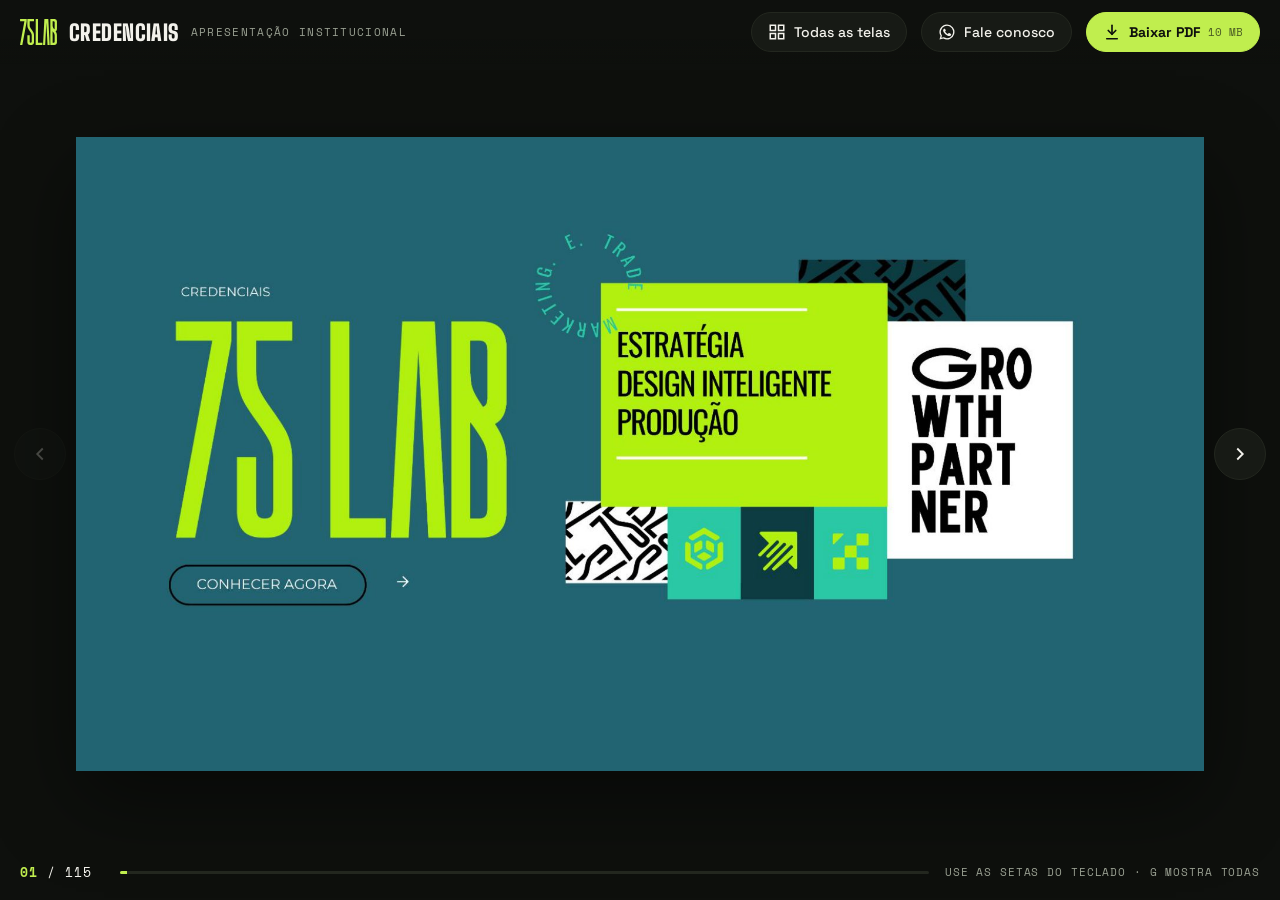
==== index.html @ a9be72d3 "Apresentação institucional da 75 LAB (Credenciais V6) com botão Baixar PDF Co-Authored-By: Claude Op" ====
<!doctype html>
<html lang="pt-BR">
<head>
<meta charset="utf-8">
<meta name="viewport" content="width=device-width,initial-scale=1,viewport-fit=cover">
<title>75 LAB · Apresentação institucional</title>
<meta name="description" content="Credenciais da 75 LAB: quem somos, o Método LAB, o 75 Partners e os projetos que já fizemos.">
<meta property="og:title" content="75 LAB · Apresentação institucional">
<meta property="og:description" content="Ideia boa é a que acontece. Quem somos, como trabalhamos e o que já entregamos.">
<meta property="og:image" content="https://projetos.75lab.com.br/institucional-75lab/telas/001.jpg">
<meta name="theme-color" content="#0e100d">
<link rel="icon" href="assets/75lab-logo-lime.svg">
<link rel="preconnect" href="https://fonts.googleapis.com">
<link rel="preconnect" href="https://fonts.gstatic.com" crossorigin>
<link href="https://fonts.googleapis.com/css2?family=Big+Shoulders+Display:wght@700;900&family=Space+Grotesk:wght@400;500;700&family=Space+Mono:wght@400;700&display=swap" rel="stylesheet">
<style>
:root{--ink:#0e100d;--ink-2:#171a15;--ink-3:#23271f;--paper:#f3f2ec;--lime:#c0ee4e;--muted:#9aa092;--titulo:'Big Shoulders Display',Impact,sans-serif;--texto:'Space Grotesk',system-ui,sans-serif;--mono:'Space Mono',ui-monospace,monospace;--barra:64px}
*{box-sizing:border-box;margin:0;padding:0}
html,body{height:100%;background:var(--ink);color:var(--paper);font-family:var(--texto);-webkit-font-smoothing:antialiased;overflow:hidden}
button,a{font:inherit;color:inherit;cursor:pointer}
a{text-decoration:none}
:focus-visible{outline:2px solid var(--lime);outline-offset:3px}

.topo{position:fixed;inset:0 0 auto 0;height:var(--barra);display:flex;align-items:center;gap:14px;padding:0 20px;z-index:5;background:linear-gradient(var(--ink) 60%,transparent)}
.marca{display:flex;align-items:center;gap:12px;min-width:0;margin-right:auto}
.marca img{height:26px;width:auto;flex:none}
.marca b{font-family:var(--titulo);font-weight:900;font-size:22px;letter-spacing:.02em;text-transform:uppercase;white-space:nowrap}
.marca span{font-family:var(--mono);font-size:11px;letter-spacing:.12em;text-transform:uppercase;color:var(--muted);white-space:nowrap;overflow:hidden;text-overflow:ellipsis}
.botao{display:inline-flex;align-items:center;gap:8px;height:40px;padding:0 16px;border:1px solid var(--ink-3);background:var(--ink-2);border-radius:999px;font-size:14px;font-weight:500;white-space:nowrap;transition:background .15s,border-color .15s,transform .15s}
.botao:hover{border-color:var(--muted)}
.botao:active{transform:translateY(1px)}
.botao svg{width:18px;height:18px;flex:none}
.botao.cheio{background:var(--lime);border-color:var(--lime);color:var(--ink);font-weight:700}
.botao.cheio:hover{background:#d2f77a;border-color:#d2f77a}
.botao small{font-family:var(--mono);font-size:11px;opacity:.65;font-weight:400}

.palco{position:fixed;inset:var(--barra) 0 56px 0;display:flex;align-items:center;justify-content:center;padding:0 76px}
.tela{position:relative;width:min(100%,calc((100vh - var(--barra) - 72px) * var(--ratio)));aspect-ratio:var(--ratio);background:var(--ink-2);box-shadow:0 30px 80px rgba(0,0,0,.45);overflow:hidden;touch-action:pan-y}
.tela img{position:absolute;inset:0;width:100%;height:100%;object-fit:contain;transition:opacity .25s ease}
.tela img.saindo{opacity:0}
.seta{position:absolute;top:50%;translate:0 -50%;width:52px;height:52px;border-radius:50%;border:1px solid var(--ink-3);background:var(--ink-2);display:grid;place-items:center;transition:background .15s,opacity .15s}
.seta:hover{background:var(--ink-3)}
.seta[aria-disabled=true]{opacity:.25;pointer-events:none}
.seta svg{width:22px;height:22px}
.seta.ant{left:14px}.seta.prox{right:14px}

.rodape{position:fixed;inset:auto 0 0 0;height:56px;display:flex;align-items:center;gap:16px;padding:0 20px;z-index:5}
.contador{font-family:var(--mono);font-size:13px;letter-spacing:.08em;min-width:84px}
.contador b{color:var(--lime);font-weight:700}
.trilho{flex:1;height:3px;background:var(--ink-3);border-radius:2px;overflow:hidden;cursor:pointer;position:relative}
.trilho i{position:absolute;inset:0 auto 0 0;background:var(--lime);transition:width .25s ease}
.dica{font-family:var(--mono);font-size:11px;letter-spacing:.08em;color:var(--muted);text-transform:uppercase}

.grade{position:fixed;inset:0;z-index:10;background:rgba(14,16,13,.97);overflow-y:auto;padding:84px 20px 40px;display:none}
.grade.aberta{display:block}
.grade header{position:fixed;inset:0 0 auto 0;height:var(--barra);display:flex;align-items:center;justify-content:space-between;padding:0 20px;background:var(--ink);z-index:1}
.grade header b{font-family:var(--titulo);font-weight:900;font-size:22px;text-transform:uppercase}
.miniaturas{display:grid;grid-template-columns:repeat(auto-fill,minmax(220px,1fr));gap:14px;max-width:1500px;margin:0 auto}
.miniaturas button{display:block;border:1px solid var(--ink-3);background:var(--ink-2);padding:0;position:relative;aspect-ratio:var(--ratio);overflow:hidden;transition:border-color .15s,transform .15s}
.miniaturas button:hover{border-color:var(--lime);transform:translateY(-2px)}
.miniaturas button.atual{border-color:var(--lime);box-shadow:0 0 0 2px var(--lime)}
.miniaturas img{width:100%;height:100%;object-fit:cover;display:block}
.miniaturas span{position:absolute;left:8px;bottom:8px;font-family:var(--mono);font-size:11px;background:var(--ink);padding:2px 6px}

.so-largo{display:inline-flex}
@media (max-width:900px){
  :root{--barra:58px}
  .marca span,.so-largo,.dica{display:none}
  .botao{height:38px;padding:0 13px}
  .botao .rot{display:none}
  .botao.cheio .rot{display:inline}
  .palco{padding:0 12px;inset:var(--barra) 0 76px 0}
  .tela{width:100%}
  .seta{top:auto;bottom:-64px;translate:none;width:44px;height:44px}
  .seta.ant{left:calc(50% - 56px)}.seta.prox{right:calc(50% - 56px)}
  .rodape{height:20px;bottom:6px}
  .contador{display:none}
  .miniaturas{grid-template-columns:repeat(2,1fr);gap:10px}
}
@media (max-width:420px){.marca b{font-size:19px}}
@media print{.topo,.rodape,.seta{display:none}}
</style>
</head>
<body>
<header class="topo">
  <a class="marca" href="https://75lab.com.br" target="_blank" rel="noopener" aria-label="Site da 75 LAB">
    <img src="assets/75lab-logo-lime.svg" alt="75 LAB">
    <b>Credenciais</b>
    <span>Apresentação institucional</span>
  </a>
  <button class="botao so-largo" id="abrirGrade" type="button" title="Ver todas as telas (G)">
    <svg viewBox="0 0 24 24" fill="none" stroke="currentColor" stroke-width="2"><rect x="3" y="3" width="7" height="7"/><rect x="14" y="3" width="7" height="7"/><rect x="3" y="14" width="7" height="7"/><rect x="14" y="14" width="7" height="7"/></svg>
    <span class="rot">Todas as telas</span>
  </button>
  <a class="botao" href="https://wa.me/5511986765634?text=Ol%C3%A1%2C%20vi%20a%20apresenta%C3%A7%C3%A3o%20institucional%20da%2075%20LAB%20e%20quero%20conversar." target="_blank" rel="noopener" title="Fale conosco no WhatsApp">
    <svg viewBox="0 0 24 24" fill="currentColor"><path d="M12 2a10 10 0 0 0-8.6 15.1L2 22l5-1.3A10 10 0 1 0 12 2Zm0 18.2a8.2 8.2 0 0 1-4.2-1.1l-.3-.2-3 .8.8-2.9-.2-.3A8.2 8.2 0 1 1 12 20.2Zm4.5-6.1c-.2-.1-1.5-.7-1.7-.8s-.4-.1-.6.1-.7.8-.8 1-.3.2-.5.1a6.7 6.7 0 0 1-3.3-2.9c-.3-.4.2-.4.7-1.4.1-.2 0-.3 0-.4l-.8-1.8c-.2-.5-.4-.4-.6-.4h-.5a1 1 0 0 0-.7.3 3 3 0 0 0-.9 2.2 5.2 5.2 0 0 0 1.1 2.7 11.8 11.8 0 0 0 4.5 4c1.7.7 2.3.8 3.2.6a2.7 2.7 0 0 0 1.8-1.2 2.2 2.2 0 0 0 .1-1.3c0-.1-.2-.2-.5-.3Z"/></svg>
    <span class="rot">Fale conosco</span>
  </a>
  <a class="botao cheio" id="baixarPdf" href="Credenciais-75LAB.pdf" download="Credenciais 75 LAB.pdf" title="Baixar a apresentação em PDF">
    <svg viewBox="0 0 24 24" fill="none" stroke="currentColor" stroke-width="2.2" stroke-linecap="round" stroke-linejoin="round"><path d="M12 3v12"/><path d="m7 10 5 5 5-5"/><path d="M5 21h14"/></svg>
    <span class="rot">Baixar PDF</span> <small class="so-largo">10 MB</small>
  </a>
</header>

<main class="palco">
  <div class="tela" id="tela" aria-live="polite">
    <img id="img" alt="">
  </div>
  <button class="seta ant" id="ant" type="button" aria-label="Tela anterior"><svg viewBox="0 0 24 24" fill="none" stroke="currentColor" stroke-width="2"><path d="m15 18-6-6 6-6"/></svg></button>
  <button class="seta prox" id="prox" type="button" aria-label="Próxima tela"><svg viewBox="0 0 24 24" fill="none" stroke="currentColor" stroke-width="2"><path d="m9 18 6-6-6-6"/></svg></button>
</main>

<footer class="rodape">
  <span class="contador" id="contador"></span>
  <div class="trilho" id="trilho" title="Ir para um ponto da apresentação"><i id="progresso"></i></div>
  <span class="dica">Use as setas do teclado · G mostra todas</span>
</footer>

<section class="grade" id="grade" aria-label="Todas as telas">
  <header><b>Todas as telas</b><button class="botao" id="fecharGrade" type="button">Fechar</button></header>
  <div class="miniaturas" id="miniaturas"></div>
</section>

<script>
(() => {
  const N = 115;
  document.documentElement.style.setProperty('--ratio', '1.7778');
  const num = (i) => String(i).padStart(3, '0');
  const src = (i) => `telas/${num(i)}.jpg?v=202610291801`;
  const mini = (i) => `telas/m/${num(i)}.jpg?v=202610291801`;
  const img = document.getElementById('img');
  const ant = document.getElementById('ant'), prox = document.getElementById('prox');
  const contador = document.getElementById('contador'), progresso = document.getElementById('progresso');
  const grade = document.getElementById('grade'), miniaturas = document.getElementById('miniaturas');
  const cache = {};
  const carregar = (i) => { if (i >= 1 && i <= N && !cache[i]) { cache[i] = new Image(); cache[i].src = src(i); } };
  let atual = 0;

  function ir(i, empurrar = true) {
    i = Math.max(1, Math.min(N, i | 0 || 1));
    if (i === atual) return;
    atual = i;
    carregar(i);
    const novo = cache[i];
    const trocar = () => { img.src = novo.src; img.alt = `Tela ${i} de ${N}`; img.classList.remove('saindo'); };
    img.classList.add('saindo');
    if (novo.complete) setTimeout(trocar, 120); else novo.onload = novo.onerror = trocar;
    contador.innerHTML = `<b>${num(i).slice(1)}</b> / ${N}`;
    progresso.style.width = `${(i / N) * 100}%`;
    ant.setAttribute('aria-disabled', i === 1); prox.setAttribute('aria-disabled', i === N);
    [i + 1, i + 2, i + 3, i - 1].forEach(carregar);
    if (empurrar) history.replaceState(null, '', `#${i}`);
    miniaturas.querySelector('.atual')?.classList.remove('atual');
    miniaturas.children[i - 1]?.classList.add('atual');
  }

  for (let i = 1; i <= N; i++) {
    const b = document.createElement('button');
    b.type = 'button';
    b.innerHTML = `<img loading="lazy" src="${mini(i)}" alt="Tela ${i}"><span>${i}</span>`;
    b.onclick = () => { ir(i); fechar(); };
    miniaturas.appendChild(b);
  }
  const abrir = () => { grade.classList.add('aberta'); miniaturas.children[atual - 1]?.scrollIntoView({ block: 'center' }); };
  const fechar = () => grade.classList.remove('aberta');
  document.getElementById('abrirGrade').onclick = abrir;
  document.getElementById('fecharGrade').onclick = fechar;

  ant.onclick = () => ir(atual - 1);
  prox.onclick = () => ir(atual + 1);
  document.getElementById('tela').addEventListener('click', (e) => {
    const r = e.currentTarget.getBoundingClientRect();
    ir(e.clientX - r.left < r.width * 0.3 ? atual - 1 : atual + 1);
  });
  document.getElementById('trilho').addEventListener('click', (e) => {
    const r = e.currentTarget.getBoundingClientRect();
    ir(Math.ceil(((e.clientX - r.left) / r.width) * N));
  });
  addEventListener('keydown', (e) => {
    if (e.metaKey || e.ctrlKey || e.altKey) return;
    if (['ArrowRight', 'PageDown', ' '].includes(e.key)) { e.preventDefault(); ir(atual + 1); }
    else if (['ArrowLeft', 'PageUp'].includes(e.key)) { e.preventDefault(); ir(atual - 1); }
    else if (e.key === 'Home') ir(1);
    else if (e.key === 'End') ir(N);
    else if (e.key === 'g' || e.key === 'G') grade.classList.contains('aberta') ? fechar() : abrir();
    else if (e.key === 'Escape') fechar();
  });
  let x0 = null;
  addEventListener('touchstart', (e) => { x0 = e.touches[0].clientX; }, { passive: true });
  addEventListener('touchend', (e) => {
    if (x0 === null || grade.classList.contains('aberta')) return;
    const dx = e.changedTouches[0].clientX - x0; x0 = null;
    if (Math.abs(dx) > 45) ir(dx < 0 ? atual + 1 : atual - 1);
  });
  addEventListener('hashchange', () => ir(parseInt(location.hash.slice(1)), false));
  ir(parseInt(location.hash.slice(1)) || 1, false);
})();
</script>
</body>
</html>
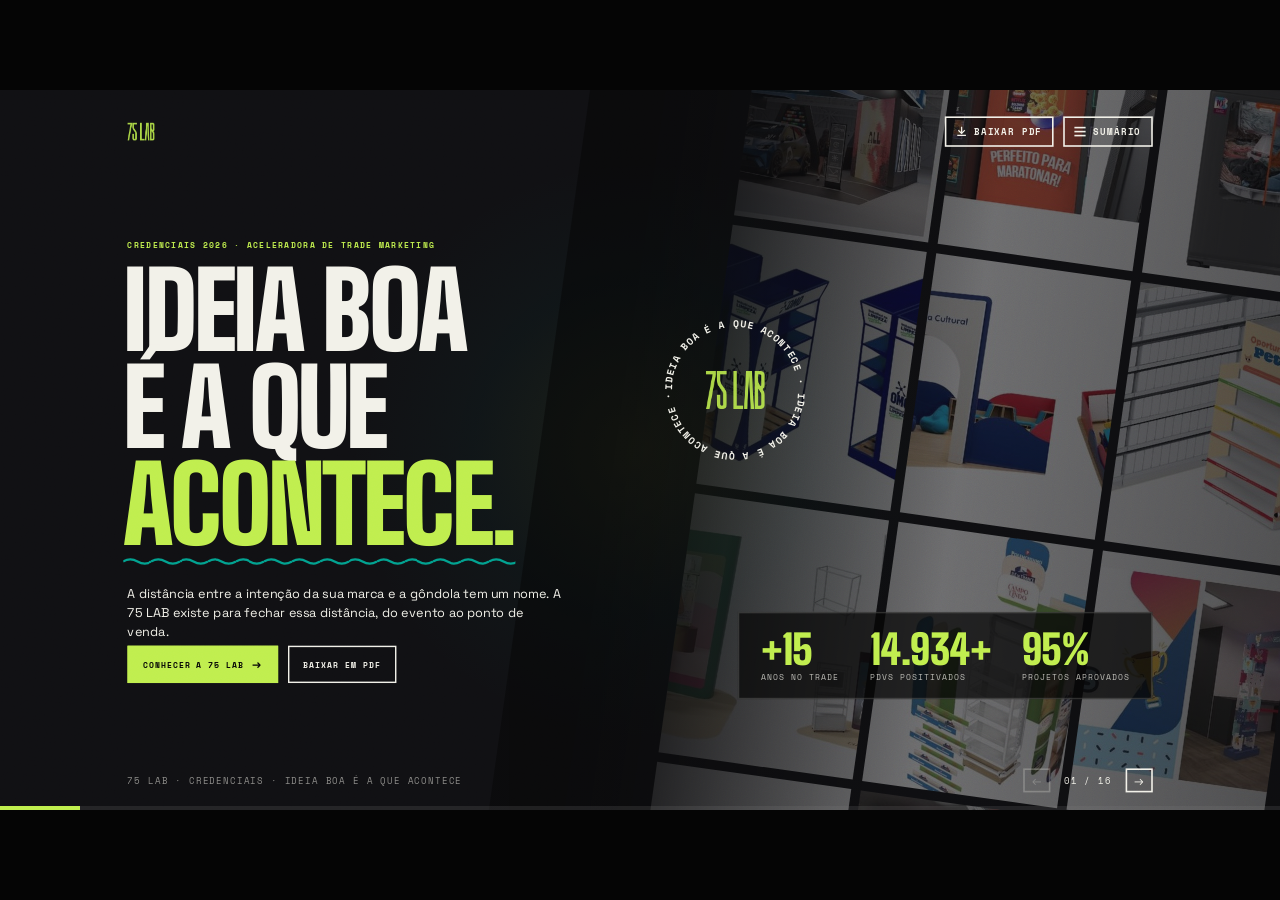
==== commit c7fe323c: "Credenciais novas da 75 LAB no visual do site (16 telas, PDF com capa de link); V6 movida para /v6 C" ====
--- a/index.html
+++ b/index.html
@@ -2,199 +2,473 @@
 <html lang="pt-BR">
 <head>
 <meta charset="utf-8">
-<meta name="viewport" content="width=device-width,initial-scale=1,viewport-fit=cover">
-<title>75 LAB · Apresentação institucional</title>
-<meta name="description" content="Credenciais da 75 LAB: quem somos, o Método LAB, o 75 Partners e os projetos que já fizemos.">
-<meta property="og:title" content="75 LAB · Apresentação institucional">
-<meta property="og:description" content="Ideia boa é a que acontece. Quem somos, como trabalhamos e o que já entregamos.">
-<meta property="og:image" content="https://projetos.75lab.com.br/institucional-75lab/telas/001.jpg">
-<meta name="theme-color" content="#0e100d">
-<link rel="icon" href="assets/75lab-logo-lime.svg">
+<meta name="viewport" content="width=device-width, initial-scale=1">
+<meta id="versaoDeck" content="20261029182047">
+<title>75 LAB · Credenciais</title>
+<meta name="description" content="Credenciais da 75 LAB, aceleradora de trade marketing: quem somos, o hub de soluções, o Método 75, números, clientes e cases.">
+<meta property="og:title" content="75 LAB · Credenciais">
+<meta property="og:description" content="Ideia boa é a que acontece. Quem somos, o que plugamos e a prova na gôndola.">
+<meta property="og:image" content="https://projetos.75lab.com.br/institucional-75lab/assets/og.jpg">
+<link rel="icon" href="assets/75lab-lime.png">
 <link rel="preconnect" href="https://fonts.googleapis.com">
 <link rel="preconnect" href="https://fonts.gstatic.com" crossorigin>
-<link href="https://fonts.googleapis.com/css2?family=Big+Shoulders+Display:wght@700;900&family=Space+Grotesk:wght@400;500;700&family=Space+Mono:wght@400;700&display=swap" rel="stylesheet">
-<style>
-:root{--ink:#0e100d;--ink-2:#171a15;--ink-3:#23271f;--paper:#f3f2ec;--lime:#c0ee4e;--muted:#9aa092;--titulo:'Big Shoulders Display',Impact,sans-serif;--texto:'Space Grotesk',system-ui,sans-serif;--mono:'Space Mono',ui-monospace,monospace;--barra:64px}
-*{box-sizing:border-box;margin:0;padding:0}
-html,body{height:100%;background:var(--ink);color:var(--paper);font-family:var(--texto);-webkit-font-smoothing:antialiased;overflow:hidden}
-button,a{font:inherit;color:inherit;cursor:pointer}
-a{text-decoration:none}
-:focus-visible{outline:2px solid var(--lime);outline-offset:3px}
-
-.topo{position:fixed;inset:0 0 auto 0;height:var(--barra);display:flex;align-items:center;gap:14px;padding:0 20px;z-index:5;background:linear-gradient(var(--ink) 60%,transparent)}
-.marca{display:flex;align-items:center;gap:12px;min-width:0;margin-right:auto}
-.marca img{height:26px;width:auto;flex:none}
-.marca b{font-family:var(--titulo);font-weight:900;font-size:22px;letter-spacing:.02em;text-transform:uppercase;white-space:nowrap}
-.marca span{font-family:var(--mono);font-size:11px;letter-spacing:.12em;text-transform:uppercase;color:var(--muted);white-space:nowrap;overflow:hidden;text-overflow:ellipsis}
-.botao{display:inline-flex;align-items:center;gap:8px;height:40px;padding:0 16px;border:1px solid var(--ink-3);background:var(--ink-2);border-radius:999px;font-size:14px;font-weight:500;white-space:nowrap;transition:background .15s,border-color .15s,transform .15s}
-.botao:hover{border-color:var(--muted)}
-.botao:active{transform:translateY(1px)}
-.botao svg{width:18px;height:18px;flex:none}
-.botao.cheio{background:var(--lime);border-color:var(--lime);color:var(--ink);font-weight:700}
-.botao.cheio:hover{background:#d2f77a;border-color:#d2f77a}
-.botao small{font-family:var(--mono);font-size:11px;opacity:.65;font-weight:400}
-
-.palco{position:fixed;inset:var(--barra) 0 56px 0;display:flex;align-items:center;justify-content:center;padding:0 76px}
-.tela{position:relative;width:min(100%,calc((100vh - var(--barra) - 72px) * var(--ratio)));aspect-ratio:var(--ratio);background:var(--ink-2);box-shadow:0 30px 80px rgba(0,0,0,.45);overflow:hidden;touch-action:pan-y}
-.tela img{position:absolute;inset:0;width:100%;height:100%;object-fit:contain;transition:opacity .25s ease}
-.tela img.saindo{opacity:0}
-.seta{position:absolute;top:50%;translate:0 -50%;width:52px;height:52px;border-radius:50%;border:1px solid var(--ink-3);background:var(--ink-2);display:grid;place-items:center;transition:background .15s,opacity .15s}
-.seta:hover{background:var(--ink-3)}
-.seta[aria-disabled=true]{opacity:.25;pointer-events:none}
-.seta svg{width:22px;height:22px}
-.seta.ant{left:14px}.seta.prox{right:14px}
-
-.rodape{position:fixed;inset:auto 0 0 0;height:56px;display:flex;align-items:center;gap:16px;padding:0 20px;z-index:5}
-.contador{font-family:var(--mono);font-size:13px;letter-spacing:.08em;min-width:84px}
-.contador b{color:var(--lime);font-weight:700}
-.trilho{flex:1;height:3px;background:var(--ink-3);border-radius:2px;overflow:hidden;cursor:pointer;position:relative}
-.trilho i{position:absolute;inset:0 auto 0 0;background:var(--lime);transition:width .25s ease}
-.dica{font-family:var(--mono);font-size:11px;letter-spacing:.08em;color:var(--muted);text-transform:uppercase}
-
-.grade{position:fixed;inset:0;z-index:10;background:rgba(14,16,13,.97);overflow-y:auto;padding:84px 20px 40px;display:none}
-.grade.aberta{display:block}
-.grade header{position:fixed;inset:0 0 auto 0;height:var(--barra);display:flex;align-items:center;justify-content:space-between;padding:0 20px;background:var(--ink);z-index:1}
-.grade header b{font-family:var(--titulo);font-weight:900;font-size:22px;text-transform:uppercase}
-.miniaturas{display:grid;grid-template-columns:repeat(auto-fill,minmax(220px,1fr));gap:14px;max-width:1500px;margin:0 auto}
-.miniaturas button{display:block;border:1px solid var(--ink-3);background:var(--ink-2);padding:0;position:relative;aspect-ratio:var(--ratio);overflow:hidden;transition:border-color .15s,transform .15s}
-.miniaturas button:hover{border-color:var(--lime);transform:translateY(-2px)}
-.miniaturas button.atual{border-color:var(--lime);box-shadow:0 0 0 2px var(--lime)}
-.miniaturas img{width:100%;height:100%;object-fit:cover;display:block}
-.miniaturas span{position:absolute;left:8px;bottom:8px;font-family:var(--mono);font-size:11px;background:var(--ink);padding:2px 6px}
-
-.so-largo{display:inline-flex}
-@media (max-width:900px){
-  :root{--barra:58px}
-  .marca span,.so-largo,.dica{display:none}
-  .botao{height:38px;padding:0 13px}
-  .botao .rot{display:none}
-  .botao.cheio .rot{display:inline}
-  .palco{padding:0 12px;inset:var(--barra) 0 76px 0}
-  .tela{width:100%}
-  .seta{top:auto;bottom:-64px;translate:none;width:44px;height:44px}
-  .seta.ant{left:calc(50% - 56px)}.seta.prox{right:calc(50% - 56px)}
-  .rodape{height:20px;bottom:6px}
-  .contador{display:none}
-  .miniaturas{grid-template-columns:repeat(2,1fr);gap:10px}
-}
-@media (max-width:420px){.marca b{font-size:19px}}
-@media print{.topo,.rodape,.seta{display:none}}
-</style>
+<link href="https://fonts.googleapis.com/css2?family=Big+Shoulders+Display:wght@700;900&family=Space+Grotesk:wght@400;500;600;700&family=Space+Mono:wght@400;700&display=swap" rel="stylesheet">
+<link rel="stylesheet" href="assets/deck.css?v=20261029182047">
+<script>
+// o GitHub Pages guarda o HTML por 10 min: se já existe versão nova, recarrega com ela
+fetch('versao.txt?t='+Date.now(),{cache:'no-store'}).then(r=>r.ok?r.text():'').then(v=>{v=v.trim();if(v&&v!==document.getElementById('versaoDeck').content&&!location.search.includes('v='+v)){const u=new URL(location.href);u.searchParams.set('v',v);location.replace(u);}}).catch(()=>{});
+</script>
 </head>
 <body>
-<header class="topo">
-  <a class="marca" href="https://75lab.com.br" target="_blank" rel="noopener" aria-label="Site da 75 LAB">
-    <img src="assets/75lab-logo-lime.svg" alt="75 LAB">
-    <b>Credenciais</b>
-    <span>Apresentação institucional</span>
-  </a>
-  <button class="botao so-largo" id="abrirGrade" type="button" title="Ver todas as telas (G)">
-    <svg viewBox="0 0 24 24" fill="none" stroke="currentColor" stroke-width="2"><rect x="3" y="3" width="7" height="7"/><rect x="14" y="3" width="7" height="7"/><rect x="3" y="14" width="7" height="7"/><rect x="14" y="14" width="7" height="7"/></svg>
-    <span class="rot">Todas as telas</span>
-  </button>
-  <a class="botao" href="https://wa.me/5511986765634?text=Ol%C3%A1%2C%20vi%20a%20apresenta%C3%A7%C3%A3o%20institucional%20da%2075%20LAB%20e%20quero%20conversar." target="_blank" rel="noopener" title="Fale conosco no WhatsApp">
-    <svg viewBox="0 0 24 24" fill="currentColor"><path d="M12 2a10 10 0 0 0-8.6 15.1L2 22l5-1.3A10 10 0 1 0 12 2Zm0 18.2a8.2 8.2 0 0 1-4.2-1.1l-.3-.2-3 .8.8-2.9-.2-.3A8.2 8.2 0 1 1 12 20.2Zm4.5-6.1c-.2-.1-1.5-.7-1.7-.8s-.4-.1-.6.1-.7.8-.8 1-.3.2-.5.1a6.7 6.7 0 0 1-3.3-2.9c-.3-.4.2-.4.7-1.4.1-.2 0-.3 0-.4l-.8-1.8c-.2-.5-.4-.4-.6-.4h-.5a1 1 0 0 0-.7.3 3 3 0 0 0-.9 2.2 5.2 5.2 0 0 0 1.1 2.7 11.8 11.8 0 0 0 4.5 4c1.7.7 2.3.8 3.2.6a2.7 2.7 0 0 0 1.8-1.2 2.2 2.2 0 0 0 .1-1.3c0-.1-.2-.2-.5-.3Z"/></svg>
-    <span class="rot">Fale conosco</span>
-  </a>
-  <a class="botao cheio" id="baixarPdf" href="Credenciais-75LAB.pdf" download="Credenciais 75 LAB.pdf" title="Baixar a apresentação em PDF">
-    <svg viewBox="0 0 24 24" fill="none" stroke="currentColor" stroke-width="2.2" stroke-linecap="round" stroke-linejoin="round"><path d="M12 3v12"/><path d="m7 10 5 5 5-5"/><path d="M5 21h14"/></svg>
-    <span class="rot">Baixar PDF</span> <small class="so-largo">10 MB</small>
-  </a>
-</header>
-
-<main class="palco">
-  <div class="tela" id="tela" aria-live="polite">
-    <img id="img" alt="">
-  </div>
-  <button class="seta ant" id="ant" type="button" aria-label="Tela anterior"><svg viewBox="0 0 24 24" fill="none" stroke="currentColor" stroke-width="2"><path d="m15 18-6-6 6-6"/></svg></button>
-  <button class="seta prox" id="prox" type="button" aria-label="Próxima tela"><svg viewBox="0 0 24 24" fill="none" stroke="currentColor" stroke-width="2"><path d="m9 18 6-6-6-6"/></svg></button>
-</main>
-
-<footer class="rodape">
-  <span class="contador" id="contador"></span>
-  <div class="trilho" id="trilho" title="Ir para um ponto da apresentação"><i id="progresso"></i></div>
-  <span class="dica">Use as setas do teclado · G mostra todas</span>
-</footer>
-
-<section class="grade" id="grade" aria-label="Todas as telas">
-  <header><b>Todas as telas</b><button class="botao" id="fecharGrade" type="button">Fechar</button></header>
-  <div class="miniaturas" id="miniaturas"></div>
-</section>
-
-<script>
-(() => {
-  const N = 115;
-  document.documentElement.style.setProperty('--ratio', '1.7778');
-  const num = (i) => String(i).padStart(3, '0');
-  const src = (i) => `telas/${num(i)}.jpg?v=202610291801`;
-  const mini = (i) => `telas/m/${num(i)}.jpg?v=202610291801`;
-  const img = document.getElementById('img');
-  const ant = document.getElementById('ant'), prox = document.getElementById('prox');
-  const contador = document.getElementById('contador'), progresso = document.getElementById('progresso');
-  const grade = document.getElementById('grade'), miniaturas = document.getElementById('miniaturas');
-  const cache = {};
-  const carregar = (i) => { if (i >= 1 && i <= N && !cache[i]) { cache[i] = new Image(); cache[i].src = src(i); } };
-  let atual = 0;
-
-  function ir(i, empurrar = true) {
-    i = Math.max(1, Math.min(N, i | 0 || 1));
-    if (i === atual) return;
-    atual = i;
-    carregar(i);
-    const novo = cache[i];
-    const trocar = () => { img.src = novo.src; img.alt = `Tela ${i} de ${N}`; img.classList.remove('saindo'); };
-    img.classList.add('saindo');
-    if (novo.complete) setTimeout(trocar, 120); else novo.onload = novo.onerror = trocar;
-    contador.innerHTML = `<b>${num(i).slice(1)}</b> / ${N}`;
-    progresso.style.width = `${(i / N) * 100}%`;
-    ant.setAttribute('aria-disabled', i === 1); prox.setAttribute('aria-disabled', i === N);
-    [i + 1, i + 2, i + 3, i - 1].forEach(carregar);
-    if (empurrar) history.replaceState(null, '', `#${i}`);
-    miniaturas.querySelector('.atual')?.classList.remove('atual');
-    miniaturas.children[i - 1]?.classList.add('atual');
-  }
-
-  for (let i = 1; i <= N; i++) {
-    const b = document.createElement('button');
-    b.type = 'button';
-    b.innerHTML = `<img loading="lazy" src="${mini(i)}" alt="Tela ${i}"><span>${i}</span>`;
-    b.onclick = () => { ir(i); fechar(); };
-    miniaturas.appendChild(b);
-  }
-  const abrir = () => { grade.classList.add('aberta'); miniaturas.children[atual - 1]?.scrollIntoView({ block: 'center' }); };
-  const fechar = () => grade.classList.remove('aberta');
-  document.getElementById('abrirGrade').onclick = abrir;
-  document.getElementById('fecharGrade').onclick = fechar;
-
-  ant.onclick = () => ir(atual - 1);
-  prox.onclick = () => ir(atual + 1);
-  document.getElementById('tela').addEventListener('click', (e) => {
-    const r = e.currentTarget.getBoundingClientRect();
-    ir(e.clientX - r.left < r.width * 0.3 ? atual - 1 : atual + 1);
-  });
-  document.getElementById('trilho').addEventListener('click', (e) => {
-    const r = e.currentTarget.getBoundingClientRect();
-    ir(Math.ceil(((e.clientX - r.left) / r.width) * N));
-  });
-  addEventListener('keydown', (e) => {
-    if (e.metaKey || e.ctrlKey || e.altKey) return;
-    if (['ArrowRight', 'PageDown', ' '].includes(e.key)) { e.preventDefault(); ir(atual + 1); }
-    else if (['ArrowLeft', 'PageUp'].includes(e.key)) { e.preventDefault(); ir(atual - 1); }
-    else if (e.key === 'Home') ir(1);
-    else if (e.key === 'End') ir(N);
-    else if (e.key === 'g' || e.key === 'G') grade.classList.contains('aberta') ? fechar() : abrir();
-    else if (e.key === 'Escape') fechar();
-  });
-  let x0 = null;
-  addEventListener('touchstart', (e) => { x0 = e.touches[0].clientX; }, { passive: true });
-  addEventListener('touchend', (e) => {
-    if (x0 === null || grade.classList.contains('aberta')) return;
-    const dx = e.changedTouches[0].clientX - x0; x0 = null;
-    if (Math.abs(dx) > 45) ir(dx < 0 ? atual + 1 : atual - 1);
-  });
-  addEventListener('hashchange', () => ir(parseInt(location.hash.slice(1)), false));
-  ir(parseInt(location.hash.slice(1)) || 1, false);
-})();
-</script>
+
+<svg width="0" height="0" style="position:absolute" aria-hidden="true">
+  <symbol id="i-pincel" viewBox="0 0 48 48"><path d="M30 6l12 12-20 20H10V26zM25 11l12 12M10 38l-4 4"/></symbol>
+  <symbol id="i-fabrica" viewBox="0 0 48 48"><path d="M6 42V20l10 6v-6l10 6v-6l10 6V8h6v34zM13 35h5M23 35h5M33 35h5"/></symbol>
+  <symbol id="i-caminhao" viewBox="0 0 48 48"><path d="M4 11h24v21H4zM28 18h9l7 8v6H28z"/><circle cx="12" cy="36" r="4"/><circle cx="36" cy="36" r="4"/></symbol>
+  <symbol id="i-rede" viewBox="0 0 48 48"><rect x="19" y="19" width="10" height="10"/><rect x="5" y="5" width="8" height="8"/><rect x="35" y="5" width="8" height="8"/><rect x="5" y="35" width="8" height="8"/><rect x="35" y="35" width="8" height="8"/><path d="M13 13l6 6M35 13l-6 6M13 35l6-6M35 35l-6-6"/></symbol>
+  <symbol id="i-relogio" viewBox="0 0 48 48"><circle cx="24" cy="24" r="18"/><path d="M24 13v11l8 5"/></symbol>
+  <symbol id="i-escudo" viewBox="0 0 48 48"><path d="M24 4l16 6v12c0 10-7 18-16 22C15 40 8 32 8 22V10z"/><path d="M17 24l5 5 9-10"/></symbol>
+  <symbol id="i-olho" viewBox="0 0 48 48"><path d="M4 24s7-13 20-13 20 13 20 13-7 13-20 13S4 24 4 24z"/><circle cx="24" cy="24" r="6"/></symbol>
+  <symbol id="i-cadeado" viewBox="0 0 48 48"><rect x="10" y="22" width="28" height="20"/><path d="M16 22v-6a8 8 0 0 1 16 0v6M24 30v5"/></symbol>
+  <symbol id="i-check" viewBox="0 0 48 48"><path d="M9 25l9 9 21-21"/></symbol>
+  <symbol id="i-x" viewBox="0 0 48 48"><path d="M12 12l24 24M36 12L12 36"/></symbol>
+  <symbol id="i-qr" viewBox="0 0 64 64"><rect x="8" y="8" width="18" height="18"/><rect x="38" y="8" width="18" height="18"/><rect x="8" y="38" width="18" height="18"/><path d="M14 14h6v6h-6zM44 14h6v6h-6zM14 44h6v6h-6zM38 38h6v6h-6zM50 50h6M50 38v6M38 50h6M44 44h6"/></symbol>
+  <symbol id="i-pin" viewBox="0 0 48 48"><path d="M24 44s14-13 14-24a14 14 0 0 0-28 0c0 11 14 24 14 24z"/><circle cx="24" cy="20" r="5"/></symbol>
+  <symbol id="i-camera" viewBox="0 0 48 48"><path d="M6 15h36v25H6zM17 15l3-6h8l3 6"/><circle cx="24" cy="27" r="7"/></symbol>
+  <symbol id="i-calendario" viewBox="0 0 48 48"><path d="M6 10h36v32H6zM6 19h36M16 5v9M32 5v9M13 27h5M22 27h5M31 27h5M13 34h5M22 34h5"/></symbol>
+  <symbol id="i-grafico" viewBox="0 0 48 48"><path d="M7 7v34h35M13 33l9-10 6 6 12-14"/></symbol>
+  <symbol id="i-alvo" viewBox="0 0 48 48"><circle cx="24" cy="24" r="18"/><circle cx="24" cy="24" r="10"/><circle cx="24" cy="24" r="2"/></symbol>
+  <symbol id="i-pessoas" viewBox="0 0 48 48"><circle cx="17" cy="16" r="6"/><circle cx="33" cy="18" r="5"/><path d="M5 40c0-8 5-13 12-13s12 5 12 13M29 28c7 0 13 4 13 12"/></symbol>
+  <symbol id="i-raio" viewBox="0 0 48 48"><path d="M27 4L10 27h12l-3 17 19-25H26z"/></symbol>
+  <symbol id="i-loja" viewBox="0 0 48 48"><path d="M6 18l4-10h28l4 10zM8 18v24h32V18M20 42V30h8v12"/></symbol>
+  <symbol id="i-caixa" viewBox="0 0 48 48"><path d="M6 14l18-8 18 8v20l-18 8-18-8zM6 14l18 8 18-8M24 22v20"/></symbol>
+  <symbol id="i-arquivo" viewBox="0 0 48 48"><path d="M11 4h18l9 9v31H11zM28 4v10h10M17 25h14M17 32h14"/></symbol>
+  <symbol id="i-alerta" viewBox="0 0 48 48"><path d="M24 6l20 36H4zM24 19v11M24 35v2"/></symbol>
+  <symbol id="i-moeda" viewBox="0 0 48 48"><circle cx="24" cy="24" r="18"/><path d="M29 17h-7a4 4 0 0 0 0 8h4a4 4 0 0 1 0 8h-8M24 13v4M24 33v3"/></symbol>
+  <symbol id="i-cubo" viewBox="0 0 48 48"><path d="M24 4l18 10v20L24 44 6 34V14zM6 14l18 10 18-10M24 24v20"/></symbol>
+  <symbol id="i-sinal" viewBox="0 0 48 48"><circle cx="24" cy="30" r="3"/><path d="M16 22a11 11 0 0 1 16 0M10 16a19 19 0 0 1 28 0M24 33v10"/></symbol>
+  <symbol id="i-lupa" viewBox="0 0 48 48"><circle cx="20" cy="20" r="13"/><path d="M30 30l13 13"/></symbol>
+  <symbol id="i-tag" viewBox="0 0 48 48"><path d="M6 6h18l18 18-18 18L6 24z"/><circle cx="15" cy="15" r="3"/></symbol>
+  <symbol id="i-pasta" viewBox="0 0 48 48"><path d="M5 10h14l4 5h20v25H5z"/></symbol>
+  <symbol id="i-versao" viewBox="0 0 48 48"><circle cx="12" cy="10" r="5"/><circle cx="12" cy="38" r="5"/><circle cx="36" cy="18" r="5"/><path d="M12 15v18M36 23c0 9-12 6-21 13"/></symbol>
+  <symbol id="i-nota" viewBox="0 0 48 48"><path d="M10 4h28v40l-5-4-5 4-4-4-5 4-4-4-5 4zM17 16h14M17 24h14M17 32h8"/></symbol>
+  <symbol id="i-seta" viewBox="0 0 48 48"><path d="M7 24h32M29 14l10 10-10 10"/></symbol>
+  <symbol id="i-chat" viewBox="0 0 48 48"><path d="M6 8h36v24H20l-9 8v-8H6z"/></symbol>
+  <symbol id="i-mail" viewBox="0 0 48 48"><path d="M5 10h38v28H5zM5 10l19 16 19-16"/></symbol>
+  <symbol id="i-fone" viewBox="0 0 48 48"><path d="M10 6h8l4 10-5 4c2 5 6 9 11 11l4-5 10 4v8c0 2-2 4-4 4C20 42 6 28 6 10c0-2 2-4 4-4z"/></symbol>
+  <symbol id="i-clique" viewBox="0 0 48 48"><path d="M19 26V9a4 4 0 0 1 8 0v13l9 2c3 .7 5 3.6 4.4 6.6L39 39c-.5 3-3 5-6 5H24c-2 0-3.8-1-5-2.6L11 31c-1.4-2 0-4.8 2.4-4.8 1 0 2 .4 2.7 1.2L19 30"/><path d="M8 12l4 2M10 4l3 4M18 1v4"/></symbol>
+  <symbol id="i-funil" viewBox="0 0 48 48"><path d="M5 7h38L28 25v15l-8 4V25z"/></symbol>
+  <symbol id="i-plug" viewBox="0 0 48 48"><path d="M17 4v10M31 4v10M11 14h26v8a13 13 0 0 1-26 0zM24 35v9"/></symbol>
+  <symbol id="i-whats" viewBox="0 0 48 48"><path d="M8 40l3-9a17 17 0 1 1 6 6z"/><path d="M18 17c0 7 6 13 13 13l2-4-4-2-2 2c-2-1-4-3-5-5l2-2-2-4z"/></symbol>
+  <symbol id="i-estrela" viewBox="0 0 48 48"><path d="M24 5l5.6 12.4L43 19l-10 9.3L35.6 42 24 35.3 12.4 42 15 28.3 5 19l13.4-1.6z"/></symbol>
+  <symbol id="i-palco" viewBox="0 0 48 48"><path d="M4 40h40M8 40V18h32v22M8 18l6-10h20l6 10M20 40V28h8v12"/></symbol>
+  <symbol id="i-presente" viewBox="0 0 48 48"><path d="M6 18h36v8H6zM9 26h30v16H9zM24 18v24M24 18c-3-8-12-8-10-2 1 3 10 2 10 2zM24 18c3-8 12-8 10-2-1 3-10 2-10 2z"/></symbol>
+  <symbol id="i-mega" viewBox="0 0 48 48"><path d="M6 20v10h8l18 10V10L14 20zM14 30l3 12h6l-3-12M38 18a8 8 0 0 1 0 14"/></symbol>
+  <symbol id="i-tela" viewBox="0 0 48 48"><rect x="5" y="8" width="38" height="26"/><path d="M17 42h14M24 34v8"/></symbol>
+  <symbol id="i-boneco" viewBox="0 0 48 48"><circle cx="24" cy="10" r="5"/><path d="M14 44l4-16h12l4 16M18 28l-4-10h20l-4 10M24 18v10"/></symbol>
+</svg>
+
+<div id="wrap"><div id="stage" class="t-escuro capa">
+
+<!-- ===================================================== 01 capa -->
+<section id="capa" class="tela s-capa ativa" data-tema="escuro" data-titulo="Capa" data-cap="">
+  <div class="mosaico sangra" aria-hidden="true">
+    <div class="col c1"><img src="assets/cases/c/g01.jpg" alt=""><img src="assets/cases/c/g20.jpg" alt=""><img src="assets/cases/c/g48.jpg" alt=""><img src="assets/cases/c/g62.jpg" alt=""><img src="assets/cases/c/g01.jpg" alt=""><img src="assets/cases/c/g20.jpg" alt=""></div>
+    <div class="col c2"><img src="assets/cases/c/g50.jpg" alt=""><img src="assets/cases/c/g05.jpg" alt=""><img src="assets/cases/c/g16.jpg" alt=""><img src="assets/cases/c/g70.jpg" alt=""><img src="assets/cases/c/g50.jpg" alt=""><img src="assets/cases/c/g05.jpg" alt=""></div>
+    <div class="col c3"><img src="assets/cases/c/g14.jpg" alt=""><img src="assets/cases/c/g40.jpg" alt=""><img src="assets/cases/c/g60.jpg" alt=""><img src="assets/cases/c/g30.jpg" alt=""><img src="assets/cases/c/g14.jpg" alt=""><img src="assets/cases/c/g40.jpg" alt=""></div>
+  </div>
+  <span class="eyebrow anima">Credenciais 2026 · Aceleradora de trade marketing</span>
+  <h1 class="anima d1">Ideia boa<br>é a que<br><span class="onda t-lime">acontece.</span></h1>
+  <p class="lead anima d2">A distância entre a intenção da sua marca e a gôndola tem um nome. A 75 LAB existe para fechar essa distância, do evento ao ponto de venda.</p>
+  <div class="acoes anima d3">
+    <button class="botao cheio seta" data-ir="2" data-cursor="Começar">Conhecer a 75 LAB</button>
+    <a class="botao" href="Credenciais-75LAB.pdf" download="Credenciais 75 LAB.pdf" data-cursor="Baixar">Baixar em PDF</a>
+  </div>
+  <div class="selo-giro anima zoom d4" aria-hidden="true">
+    <svg viewBox="0 0 200 200"><defs><path id="circ" d="M100 100m-78 0a78 78 0 1 1 156 0a78 78 0 1 1-156 0"/></defs><text textLength="486" lengthAdjust="spacing"><textPath href="#circ" textLength="486" lengthAdjust="spacing">ideia boa é a que acontece · ideia boa é a que acontece ·</textPath></text></svg>
+    <img src="assets/75lab-lime.png" alt="">
+  </div>
+  <div class="numeros-capa anima d4">
+    <div><b class="num">+<span data-conta="15">0</span></b><span>anos no trade</span></div>
+    <div><b class="num"><span data-conta="15000">0</span>+</b><span>PDVs positivados</span></div>
+    <div><b class="num"><span data-conta="95">0</span>%</b><span>projetos aprovados</span></div>
+  </div>
+</section>
+
+<!-- ===================================================== 02 resumo -->
+<section id="resumo" class="tela s-res" data-tema="claro" data-titulo="A 75 LAB em um minuto" data-cap="(01) Por que existimos">
+  <span class="destaque-cap anima">Em um minuto</span>
+  <h2 class="anima d1">Uma aceleradora de trade <span class="onda t-teal">que pluga a solução certa.</span></h2>
+  <div class="quatro anima d2">
+    <div class="bl"><span class="n">01 · Quem somos</span><b>Os dois lados do balcão</b><p>Sócios vindos da indústria e do varejo. Falamos ROI, margem, sell-out e positivação, porque já estivemos dos dois lados da mesa.</p></div>
+    <div class="bl"><span class="n">02 · O que fazemos</span><b>Hub de soluções</b><strong>8</strong><em>frentes plugáveis</em><p>Do evento à gôndola: stand, PDV, promoção, incentivo, retail media, promotoria e digital.</p></div>
+    <div class="bl"><span class="n">03 · Como entregamos</span><b>Método 75 + rede</b><p>Seis passos da imersão à execução, com a rede 75 Partners e governança de ponta a ponta, sem markup oculto.</p></div>
+    <div class="bl"><span class="n">04 · A prova</span><b>Na gôndola</b><strong>84</strong><em>cases publicados</em><p>Mais de 15 mil PDVs positivados e 95% dos projetos aprovados.</p></div>
+  </div>
+  <div class="faixa-res anima d3">
+    <div><svg class="ic"><use href="#i-alvo"/></svg>Projeto com escopo, prazo e preço fechados, terminando em algo que fica com a sua marca.</div>
+    <div><svg class="ic"><use href="#i-moeda"/></svg>Produção comprada direto do fornecedor certo: até 25% a menos no custo.</div>
+    <div><svg class="ic"><use href="#i-raio"/></svg>Tecnologia própria: gestão no Ariuno, realidade aumentada e rastreio de PDV.</div>
+  </div>
+  <p class="fonte">Números da 75 LAB · fonte: 75lab.com.br.</p>
+</section>
+
+<!-- ===================================================== 03 a distância -->
+<section id="distancia" class="tela s-dist" data-tema="escuro" data-titulo="A distância tem um nome" data-cap="(01) Por que existimos" data-estados=".modos button">
+  <span class="eyebrow anima"><b>(01)</b> Por que existimos</span>
+  <h2 class="anima d1">Entre a intenção e a gôndola, <span class="t-lime">muita ideia boa se perde.</span></h2>
+  <div class="modos anima d2">
+    <button class="on" data-m="trad" data-cursor="Ver">Modelo tradicional</button>
+    <button data-m="lab" data-cursor="Ver">Modelo 75 LAB</button>
+  </div>
+  <span class="cta so-tela"><svg class="ic"><use href="#i-clique"/></svg>Clique para comparar</span>
+  <div class="regua anima d3" data-modo="trad">
+    <div class="ponta ini"><span class="eyebrow">Ponto de partida</span><b>Intenção</b></div>
+    <div class="ponta fim"><span class="eyebrow">Destino</span><b>Gôndola</b></div>
+    <svg class="trilho" viewBox="0 0 1000 220" preserveAspectRatio="none" aria-hidden="true">
+      <path class="tr-trad" d="M0 110 C120 110 140 60 220 70 S330 170 420 150 S540 40 620 90 S760 210 850 200"/>
+      <path class="tr-lab" d="M0 110 L1000 110"/>
+    </svg>
+    <ol class="paradas trad">
+      <li style="--x:14%"><b>Briefing</b><span>a ideia chega pela metade</span></li>
+      <li style="--x:36%"><b>Retrabalho</b><span>criação sem saber produzir</span></li>
+      <li style="--x:58%"><b>Atraso</b><span>fornecedor errado, prazo estourado</span></li>
+      <li class="x" style="--x:82%"><b>Verba evapora</b><span>a peça não chega, ou chega torta</span></li>
+    </ol>
+    <ol class="paradas lab">
+      <li style="--x:12%"><b>Imersão</b><span>marca, canal e shopper</span></li>
+      <li style="--x:34%"><b>Solução</b><span>validada antes de produzir</span></li>
+      <li style="--x:56%"><b>Produção</b><span>fornecedor certo, sem markup</span></li>
+      <li style="--x:78%"><b>Execução</b><span>na loja, medida</span></li>
+      <li class="ok" style="--x:96%"><b>Resultado</b><span>venda e presença</span></li>
+    </ol>
+  </div>
+  <p class="fecho anima d4">Não somos uma agência tradicional. Somos uma aceleradora de trade marketing: a ideia só conta quando acontece no ponto de venda.</p>
+</section>
+
+<!-- ===================================================== 04 os dois lados do balcão -->
+<section id="balcao" class="tela s-balc" data-tema="claro" data-titulo="Os dois lados do balcão" data-cap="(02) Quem somos">
+  <span class="eyebrow anima"><b>(02)</b> Quem somos</span>
+  <h2 class="anima d1">Os dois lados do balcão, <span class="onda t-teal">na mesma mesa.</span></h2>
+  <div class="foto-duo anima zoom d2"><img src="assets/img/caique-daniel.webp" alt="Daniel Coimbra e Caique Becker, cofundadores da 75 LAB"></div>
+  <div class="lado ind anima esq d3">
+    <span class="tag">Veio da indústria</span>
+    <h3>Daniel Coimbra</h3>
+    <em>Cofundador · CEO</em>
+    <b class="num"><span data-conta="20">0</span><small> anos</small></b>
+    <p>de trade marketing do lado de quem vende para o varejo: lançamento, gestão de categoria e P&amp;L.</p>
+  </div>
+  <div class="lado var anima dir d3">
+    <span class="tag">Veio do varejo</span>
+    <h3>Caique Becker</h3>
+    <em>Cofundador · Head de Trade</em>
+    <b class="num"><span data-conta="15">0</span><small> anos</small></b>
+    <p>de varejo do lado de quem opera a loja: layout, execução no ponto e a régua de aprovação das ações da indústria.</p>
+  </div>
+  <div class="tampo anima d4" aria-hidden="true"><span>Indústria</span><i>valor para os dois lados</i><span>Varejo</span></div>
+  <div class="passagem anima d5"><span class="eyebrow">Por onde passamos</span><div class="nomes"><span>Kraft</span><span>Mondelez</span><span>Unilever</span><span>Whirlpool</span><span>GPA</span><span>Extra</span><span>Minuto Pão de Açúcar</span></div></div>
+</section>
+
+<!-- ===================================================== 05 manifesto -->
+<section id="manifesto" class="tela s-man" data-tema="lime" data-titulo="Criamos o que gostaríamos de ter tido" data-cap="(02) Quem somos">
+  <span class="eyebrow anima">Por que a 75 LAB existe</span>
+  <blockquote class="anima d1">“Criamos o que <span class="apagada">gostaríamos</span> de ter tido como clientes.”</blockquote>
+  <cite class="anima d2">Daniel Coimbra · CEO 75 LAB</cite>
+  <ol class="principios anima d3" data-seq>
+    <li><i>01</i>Vivemos o trade, não só aprendemos.</li>
+    <li><i>02</i>Solução certa, nunca de prateleira.</li>
+    <li><i>03</i>Para cada desafio, a equipe certa.</li>
+    <li><i>04</i>Prova acima de promessa.</li>
+  </ol>
+  <div class="imprensa anima dir d3">
+    <span class="eyebrow">Na imprensa</span>
+    <a class="mat" href="https://propmark.com.br/artigos/criamos-o-que-gostariamos-de-ter-tido-como-clientes/" target="_blank" rel="noopener" data-cursor="Ler">
+      <img src="assets/imprensa/propmark.webp" alt="Artigo de Daniel Coimbra na Propmark">
+      <span><b>Propmark</b>“A grande agência tradicional aprendeu trade marketing. Nós vivemos isso.”<small class="so-tela">Clique para ler ↗</small><small class="so-pdf">propmark.com.br</small></span>
+    </a>
+    <a class="mat" href="https://gironews.com/opinioes/a-loja-me-ensinou-o-que-nenhuma-apresentacao-ensinava/" target="_blank" rel="noopener" data-cursor="Ler">
+      <img src="assets/imprensa/giro.webp" alt="Artigo de Caique Becker na Giro News">
+      <span><b>Giro News</b>“Execução não é consequência da estratégia. Execução é parte da estratégia.”<small class="so-tela">Clique para ler ↗</small><small class="so-pdf">gironews.com</small></span>
+    </a>
+  </div>
+</section>
+
+<!-- ===================================================== 06 hub de soluções -->
+<section id="hub" class="tela s-hub" data-tema="escuro" data-titulo="Hub de soluções" data-cap="(03) O que fazemos" data-estados=".tomadas button">
+  <span class="eyebrow anima"><b>(03)</b> O que fazemos</span>
+  <h2 class="anima d1">Plugamos a solução<br><span class="t-lime">que a sua marca precisa.</span></h2>
+  <p class="lead anima d2">Trade marketing vai muito além do PDV. Conectamos o que a sua intenção comercial pede, do evento à gôndola.</p>
+  <div class="regua-t anima d3">
+    <div class="filtro-t"><img src="assets/75lab-lime.png" alt="75 LAB"><i></i></div>
+    <div class="tomadas">
+      <button class="on" data-s="0" data-cursor="Plugar"><svg class="ic"><use href="#i-loja"/></svg><b>Material de PDV</b></button>
+      <button data-s="1" data-cursor="Plugar"><svg class="ic"><use href="#i-palco"/></svg><b>Stand</b></button>
+      <button data-s="2" data-cursor="Plugar"><svg class="ic"><use href="#i-pessoas"/></svg><b>Eventos</b></button>
+      <button data-s="3" data-cursor="Plugar"><svg class="ic"><use href="#i-estrela"/></svg><b>Ativação</b></button>
+      <button data-s="4" data-cursor="Plugar"><svg class="ic"><use href="#i-tag"/></svg><b>Promoção</b></button>
+      <button data-s="5" data-cursor="Plugar"><svg class="ic"><use href="#i-presente"/></svg><b>Incentivo</b></button>
+      <button data-s="6" data-cursor="Plugar"><svg class="ic"><use href="#i-tela"/></svg><b>Retail media e digital</b></button>
+      <button data-s="7" data-cursor="Plugar"><svg class="ic"><use href="#i-boneco"/></svg><b>Promotoria</b></button>
+    </div>
+  </div>
+  <span class="cta so-tela"><svg class="ic"><use href="#i-clique"/></svg>Clique em cada solução para plugar</span>
+  <div class="plugado anima dir d3">
+    <figure id="hubFoto"><img src="assets/cases/c/g20.jpg" alt=""></figure>
+    <div class="info"><span class="eyebrow" id="hubN">Plugado · 01 de 08</span><h3 id="hubT">Material de PDV</h3><p id="hubP"></p><span class="ex" id="hubEx"></span></div>
+  </div>
+  <template id="hubDados">
+    <i data-t="Material de PDV" data-f="assets/cases/c/g20.jpg" data-ex="Unilever · display cash">Enxoval, display, ponta de gôndola e embalagem promocional. Material certo, no prazo, desenhado para ser produzido sem retrabalho.</i>
+    <i data-t="Stand" data-f="assets/cases/c/g01.jpg" data-ex="Alltak · Future Print">Presença marcante em feiras e convenções, do projeto 3D à montagem, com cronograma de aprovação desde a primeira reunião.</i>
+    <i data-t="Eventos" data-f="assets/cases/c/g62.jpg" data-ex="Alltak · convenção">Convenção, endomarketing, Black Friday e inauguração: experiências que aproximam canal, time e shopper.</i>
+    <i data-t="Ativação" data-f="assets/cases/c/g48.jpg" data-ex="O Boticário · display modular">Ponto de experiência e display modular que fazem o shopper parar, provar e levar.</i>
+    <i data-t="Promoção" data-f="assets/cases/c/g70.jpg" data-ex="LG · promoção cashback">Mecânicas que geram giro e conversão, com a peça de loja que explica a promoção em três segundos.</i>
+    <i data-t="Incentivo" data-f="assets/cases/c/g69.jpg" data-ex="Whirlpool · Top Trade">Programas de incentivo e loyalty para equipe, canal e força de vendas, com regra clara e brinde que dá vontade.</i>
+    <i data-t="Retail media e digital" data-f="assets/cases/c/g80.jpg" data-ex="Whirlpool · loja perfeita online">A marca nos canais de mídia do varejo, vitrine virtual, CRM e plataforma de treinamento.</i>
+    <i data-t="Promotoria" data-f="assets/cases/c/g45.jpg" data-ex="Grupo Pereira · ponto de experiência">Time de campo executando na ponta, com checklist, foto e auditoria do que foi instalado.</i>
+  </template>
+</section>
+
+<!-- ===================================================== 07 a rede -->
+<section id="rede" class="tela s-rede" data-tema="claro2" data-titulo="Uma rede, não um fornecedor" data-cap="(03) O que fazemos">
+  <span class="eyebrow anima"><b>(03)</b> Hub de especialistas · 75 Partners</span>
+  <h2 class="anima d1">O cliente não compra uma entrega. <span class="onda t-teal">Acessa uma rede.</span></h2>
+  <div class="grafo anima zoom d2" aria-hidden="true">
+    <svg viewBox="0 0 760 640"><g class="fios">
+      <path d="M380 320L380 70"/><path d="M380 320L600 140"/><path d="M380 320L690 330"/><path d="M380 320L600 520"/><path d="M380 320L380 590"/><path d="M380 320L160 520"/><path d="M380 320L70 330"/><path d="M380 320L160 140"/>
+    </g></svg>
+    <div class="centro"><b class="num">+<span data-conta="75">0</span></b><span>fornecedores homologados</span></div>
+    <span class="no" style="left:380px;top:70px">Gráfica</span>
+    <span class="no" style="left:600px;top:140px">Marcenaria</span>
+    <span class="no" style="left:690px;top:330px">Metalurgia</span>
+    <span class="no" style="left:600px;top:520px">Cenografia</span>
+    <span class="no" style="left:380px;top:590px">Brindes</span>
+    <span class="no" style="left:160px;top:520px">Promotoria</span>
+    <span class="no" style="left:70px;top:330px">Logística</span>
+    <span class="no" style="left:160px;top:140px">3D e AR</span>
+  </div>
+  <ol class="regras anima d3" data-seq>
+    <li><svg class="ic"><use href="#i-rede"/></svg><div><b>Se já está no ecossistema, conectamos.</b><span>Fornecedor homologado por vocês entra na rede, sem atrito.</span></div></li>
+    <li><svg class="ic"><use href="#i-lupa"/></svg><div><b>Se ainda não, buscamos e trazemos.</b><span>Você não depende de um único parceiro para prazo, qualidade e custo.</span></div></li>
+    <li><svg class="ic"><use href="#i-escudo"/></svg><div><b>Governança ponta a ponta.</b><span>Da especificação técnica à implantação, você vê cada etapa. Sem markup oculto.</span></div></li>
+  </ol>
+  <p class="fonte">Números da 75 LAB · rede 75 Partners, credenciais 75 LAB.</p>
+</section>
+
+<!-- ===================================================== 08 método 75 -->
+<section id="metodo" class="tela s-met" data-tema="escuro" data-titulo="Método 75" data-cap="(03) O que fazemos">
+  <span class="eyebrow anima"><b>(03)</b> O Método 75</span>
+  <h2 class="anima d1">Seis passos <span class="t-lime">até o ponto de venda.</span></h2>
+  <svg class="caminho anima d2" viewBox="0 0 1460 420" preserveAspectRatio="none" aria-hidden="true"><path id="caminhoM" d="M30 330 C200 330 210 110 380 110 S560 330 730 330 S900 110 1080 110 S1260 330 1430 330"/><circle class="viajante" r="10"><animateMotion dur="9s" repeatCount="indefinite"><mpath href="#caminhoM"/></animateMotion></circle></svg>
+  <ol class="estacoes" data-seq>
+    <li class="anima" style="left:0;top:470px"><i>01</i><b>Imersão</b><span>Marca, canal, produto e shopper. Entender a intenção comercial real e os custos absorvidos.</span></li>
+    <li class="anima" style="left:262px;top:250px"><i>02</i><b>Laboratório</b><span>Caminhos desenhados e testados. Validação antes de produzir.</span></li>
+    <li class="anima" style="left:524px;top:470px"><i>03</i><b>Especialistas</b><span>O time certo para cada projeto, acionado na hora certa.</span></li>
+    <li class="anima" style="left:786px;top:250px"><i>04</i><b>Estratégia e design</b><span>Criação com função comercial: estética a serviço da conversão.</span></li>
+    <li class="anima" style="left:1048px;top:470px"><i>05</i><b>Produção</b><span>Material e logística tratados como estratégia, com controle do início ao fim.</span></li>
+    <li class="anima fim" style="left:1310px;top:250px"><i>06</i><b>Execução no PDV</b><span>Venda, penetração e presença, com impacto medido no shopper.</span></li>
+  </ol>
+  <p class="fecho anima d5">Não criamos nada antes de uma imersão: o processo elimina o achismo e garante soluções baseadas em dados e realidade de campo.</p>
+</section>
+
+<!-- ===================================================== 09 custo -->
+<section id="custo" class="tela s-cus" data-tema="claro" data-titulo="Design to cost" data-cap="(03) O que fazemos">
+  <span class="eyebrow anima"><b>(03)</b> Inteligência de produção</span>
+  <h2 class="anima d1">Seu investimento vai para resultado, <span class="onda t-teal">não para taxa.</span></h2>
+  <div class="comparativo anima d2">
+    <div class="linha-c"><span class="rot">Modelo tradicional</span>
+      <div class="barra-c"><i class="cri" style="--w:22%">Criação</i><i class="pro" style="--w:56%">Produção</i><i class="mk" style="--w:22%">Markup sobre a produção</i></div></div>
+    <div class="linha-c lab"><span class="rot">Modelo 75 LAB</span>
+      <div class="barra-c"><i class="cri" style="--w:22%">Criação</i><i class="pro" style="--w:42%">Produção otimizada</i><i class="eco" style="--w:36%"><b class="num">−<span data-conta="25">0</span>%</b> no custo de produção</i></div></div>
+    <span class="ilust">Ilustrativo: proporções para explicar o modelo</span>
+  </div>
+  <div class="alavancas anima d3" data-seq>
+    <div><svg class="ic g vivo"><use href="#i-fabrica"/></svg><b>Engenharia antes de produzir</b><p>Olhamos o projeto com olho de indústria: formato, material e processo ajustados para reduzir custo e desperdício.</p></div>
+    <div><svg class="ic g vivo"><use href="#i-moeda"/></svg><b>Fim do markup de produção</b><p>Pelo 75 Partners a produção é vendida direto. Não somamos taxa de agência em cima do custo gráfico.</p></div>
+    <div><svg class="ic g vivo"><use href="#i-alvo"/></svg><b>Fornecedor certo para cada peça</b><p>Cada material vai para quem faz melhor e mais barato. Em média, 25% a menos no custo de produção.</p></div>
+  </div>
+  <p class="fonte">Números da 75 LAB · redução média de custo de produção com o fornecedor certo, fonte: 75lab.com.br.</p>
+</section>
+
+<!-- ===================================================== 10 números (cupom) -->
+<section id="numeros" class="tela s-cupom" data-tema="claro2" data-titulo="A 75 LAB em números" data-cap="(04) Provas">
+  <span class="eyebrow anima"><b>(04)</b> Números da 75 LAB</span>
+  <h2 class="anima d1">Prova acima <span class="onda t-teal">de promessa.</span></h2>
+  <p class="lead anima d2">Doze meses da nossa operação, tirados do sistema em que a 75 LAB trabalha todos os dias.</p>
+  <div class="heroi anima d3"><b class="num"><span data-conta="15000">0</span>+</b><span>PDVs positivados</span></div>
+  <div class="heroi h2 anima d4"><b class="num"><span data-conta="95">0</span>%</b><span>dos projetos aprovados</span></div>
+  <div class="cupom anima zoom d2">
+    <div class="topo-c"><img src="assets/75lab-black.png" alt="75 LAB"><span>75 LAB ESTRATÉGIA, DESIGN E PRODUÇÃO LTDA</span><span>CNPJ 55.470.982/0001-77</span><span class="tracos"></span><b>CUPOM DE OPERAÇÃO · 12 MESES</b><span>28/10/2025 a 27/10/2026</span><span class="tracos"></span></div>
+    <ol class="itens" data-seq>
+      <li><span>Entregas concluídas</span><b data-conta="1811">0</b></li>
+      <li><span>Jobs de ponta a ponta</span><b data-conta="513">0</b></li>
+      <li><span>Clientes com demanda</span><b data-conta="94">0</b></li>
+      <li><span>Jobs ativos no pico</span><b data-conta="122">0</b></li>
+      <li><span>Clientes em paralelo</span><b data-conta="52">0</b></li>
+      <li><span>Prazo mediano, baixa complex.</span><b>8 dias úteis</b></li>
+      <li><span>Prazo mediano, alta complex.</span><b>41 dias úteis</b></li>
+      <li><span>Horas apontadas por mês</span><b>1.070 h</b></li>
+    </ol>
+    <div class="total"><span class="tracos"></span><div><b>Anos no trade</b><b>+15</b></div><span class="cod">||| |||| | ||||| || ||| | |||| |||</span><span>Ideia boa é a que acontece.</span></div>
+  </div>
+  <p class="fonte">Dados da própria 75 LAB, não de cliente. Fonte: Ariuno, sistema de gestão da 75 LAB · 28/10/2025 a 27/10/2026 · horas de jul a set/2026 · PDVs e aprovação: 75lab.com.br.</p>
+</section>
+
+<!-- ===================================================== 11 clientes -->
+<section id="clientes" class="tela s-mar" data-tema="claro" data-titulo="Marcas que aceleraram com a gente" data-cap="(04) Provas">
+  <span class="eyebrow anima"><b>(04)</b> Clientes</span>
+  <h2 class="anima d1">Marcas e redes que já <span class="onda t-teal">aceleraram com a gente.</span></h2>
+  <div class="esteiras anima d2">
+    <div class="esteira"><span class="rot"><svg class="ic p"><use href="#i-caixa"/></svg>Alimentos e bebidas</span><div class="vai"><div class="faixa"><img src="assets/clientes/unilever.png" alt="Unilever"><img src="assets/clientes/seara.png" alt="Seara"><img src="assets/clientes/lactalis.png" alt="Lactalis"><img src="assets/clientes/parmalat.png" alt="Parmalat"><img src="assets/clientes/polenghi.png" alt="Polenghi"><img src="assets/clientes/hersheys.png" alt="Hershey’s"><img src="assets/clientes/3coracoes.png" alt="3 Corações"><img src="assets/clientes/madalena.png" alt="Madalena"><img src="assets/clientes/evino.png" alt="Evino"><img src="assets/clientes/grand-cru.png" alt="Grand Cru"></div></div></div>
+    <div class="esteira volta"><span class="rot"><svg class="ic p"><use href="#i-loja"/></svg>Varejo, beleza e farma</span><div class="vai"><div class="faixa"><img src="assets/clientes/boticario.png" alt="O Boticário"><img src="assets/clientes/eudora.png" alt="Eudora"><img src="assets/clientes/berenice.png" alt="Quem disse, Berenice?"><img src="assets/clientes/dpsp.png" alt="Grupo DPSP"><img src="assets/clientes/drogasp.png" alt="Drogaria São Paulo"><img src="assets/clientes/pacheco.png" alt="Drogarias Pacheco"><img src="assets/clientes/loungerie.png" alt="Loungerie"><img src="assets/clientes/petz.png" alt="Petz"></div></div></div>
+    <div class="esteira"><span class="rot"><svg class="ic p"><use href="#i-fabrica"/></svg>Pet, casa e eletro</span><div class="vai"><div class="faixa"><img src="assets/clientes/brastemp.png" alt="Brastemp"><img src="assets/clientes/consul.png" alt="Consul"><img src="assets/clientes/panasonic.png" alt="Panasonic"><img src="assets/clientes/alltak.png" alt="Alltak"><img src="assets/clientes/premierpet.png" alt="PremieRpet"><img src="assets/clientes/kelco.png" alt="Kelco"><img src="assets/clientes/keldog.png" alt="Keldog"><img src="assets/clientes/kelcat.png" alt="Kelcat"><img src="assets/clientes/pipicat.png" alt="Pipicat"><img src="assets/clientes/whiskas.png" alt="Whiskas"><img src="assets/clientes/pedigree.png" alt="Pedigree"></div></div></div>
+  </div>
+  <div class="contagem anima d3"><b class="num" data-conta="94">0</b><span>clientes com demanda aberta nos últimos 12 meses</span></div>
+  <p class="fonte">Marcas atendidas pela 75 LAB · a referência pode ser pedida a qualquer uma delas.</p>
+</section>
+
+<!-- ===================================================== 12 cases -->
+<section id="cases" class="tela s-gon" data-tema="escuro" data-titulo="A prova está na gôndola" data-cap="(04) Provas" data-estados=".prateleiras-f button">
+  <span class="eyebrow anima"><b>(04)</b> Cases</span>
+  <h2 class="anima d1">A prova está <span class="t-lime">na gôndola.</span></h2>
+  <div class="prateleiras-f anima d2">
+    <button class="on" data-c="pdv" data-cursor="Filtrar">Material de PDV</button>
+    <button data-c="ativacao" data-cursor="Filtrar">Ativações</button>
+    <button data-c="stand" data-cursor="Filtrar">Stands</button>
+    <button data-c="evento" data-cursor="Filtrar">Eventos</button>
+    <button data-c="promo" data-cursor="Filtrar">Promoção e campanha</button>
+    <button data-c="digital" data-cursor="Filtrar">Digital e embalagem</button>
+  </div>
+  <span class="cta so-tela"><svg class="ic"><use href="#i-clique"/></svg>Escolha a prateleira · clique na foto para ampliar</span>
+  <div class="gondola anima d3">
+    <div class="prat" id="gonPrat"></div>
+    <div class="base-g"></div>
+  </div>
+  <div class="etiquetas anima d3" id="gonEtq"></div>
+  <a class="botao cheio seta mais anima d4" href="https://www.75lab.com.br/cases.html" target="_blank" rel="noopener" data-cursor="Abrir">Ver os 84 cases no site</a>
+  <template id="gonDados">
+    <i data-c="pdv" data-f="g20" data-t="Unilever" data-p="Display cash"></i><i data-c="pdv" data-f="g14" data-t="Whirlpool" data-p="Lavadora BWD16"></i><i data-c="pdv" data-f="g16" data-t="Polenghi" data-p="Varejo e food"></i><i data-c="pdv" data-f="g30" data-t="Lactalis" data-p="Enxoval de loja"></i>
+    <i data-c="ativacao" data-f="g48" data-t="O Boticário" data-p="Display modular"></i><i data-c="ativacao" data-f="g50" data-t="Seara" data-p="Ponta de gôndola"></i><i data-c="ativacao" data-f="g40" data-t="Petz" data-p="Ponta de gôndola"></i><i data-c="ativacao" data-f="g53" data-t="Alltak" data-p="Experiência Leroy"></i>
+    <i data-c="stand" data-f="g01" data-t="Alltak" data-p="Future Print"></i><i data-c="stand" data-f="g04" data-t="Alltak" data-p="Haus Decor"></i><i data-c="stand" data-f="g05" data-t="Ciranda" data-p="Bienal RJ"></i><i data-c="stand" data-f="g02" data-t="Pinc" data-p="Mini stand"></i>
+    <i data-c="evento" data-f="g60" data-t="DPSP" data-p="Endomarketing"></i><i data-c="evento" data-f="g62" data-t="Alltak" data-p="Convenção"></i><i data-c="evento" data-f="g65" data-t="Polenghi" data-p="Convenção"></i><i data-c="evento" data-f="g66" data-t="Abras" data-p="Super Varejo"></i>
+    <i data-c="promo" data-f="g70" data-t="LG" data-p="Promoção cashback"></i><i data-c="promo" data-f="g69" data-t="Whirlpool" data-p="Top Trade"></i><i data-c="promo" data-f="g58" data-t="Alltak" data-p="Rebranding"></i><i data-c="promo" data-f="g72" data-t="Abras" data-p="Dia do Supermercado"></i>
+    <i data-c="digital" data-f="g80" data-t="Whirlpool" data-p="Loja perfeita online"></i><i data-c="digital" data-f="g78" data-t="3 Corações" data-p="Plataforma de treinamento"></i><i data-c="digital" data-f="g84" data-t="Loungerie" data-p="Embalagem de Natal"></i><i data-c="digital" data-f="g85" data-t="Kelco" data-p="Embalagem Bifinhos"></i>
+  </template>
+</section>
+
+<!-- ===================================================== 13 depoimento -->
+<section id="depoimento" class="tela s-dep" data-tema="lime" data-titulo="Quem já viveu um projeto com a gente" data-cap="(04) Provas">
+  <span class="eyebrow anima">Quem já viveu um cronograma com a gente · stand Alltak Decor</span>
+  <blockquote class="anima d1"><span class="aspas">“</span>Desde a primeira reunião, me surpreenderam com essa parte de planejamento.</blockquote>
+  <p class="segunda anima d2">“Um programa viável de execução. Datas de aprovações, datas de execução, finalização para a entrega do stand.”</p>
+  <div class="quem anima d2"><b>Marcelo Abreu</b><span>Alltak</span></div>
+  <div class="videos anima d3">
+    <span class="eyebrow">Projetos da 75 LAB em vídeo</span>
+    <span class="cta so-tela"><svg class="ic"><use href="#i-clique"/></svg>Clique num vídeo para assistir no celular ao lado</span>
+    <div class="fila" id="filaVid">
+      <button class="vid on" data-src="assets/video/alltak-marcelo.mp4" data-poster="assets/video/alltak-marcelo.webp" data-dur="1min19" data-cursor="Assistir"><span class="capa"><img src="assets/video/alltak-marcelo.webp" alt="" loading="lazy"><i></i><em>1min19</em></span><b>Depoimento · stand Alltak Decor</b></button>
+      <button class="vid" data-src="assets/video/boticario.mp4" data-poster="assets/video/boticario.webp" data-dur="53s" data-cursor="Assistir"><span class="capa"><img src="assets/video/boticario.webp" alt="" loading="lazy"><i></i><em>53s</em></span><b>O Boticário · display flex</b></button>
+      <button class="vid" data-src="assets/video/evino.mp4" data-poster="assets/video/evino.webp" data-dur="1min25" data-cursor="Assistir"><span class="capa"><img src="assets/video/evino.webp" alt="" loading="lazy"><i></i><em>1min25</em></span><b>Evino · corta-gotas</b></button>
+      <button class="vid" data-src="assets/video/reel4.mp4" data-poster="assets/video/reel4.webp" data-dur="41s" data-cursor="Assistir"><span class="capa"><img src="assets/video/reel4.webp" alt="" loading="lazy"><i></i><em>41s</em></span><b>Alltak em Fortaleza</b></button>
+      <button class="vid" data-src="assets/video/reel6.mp4" data-poster="assets/video/reel6.webp" data-dur="1min35" data-cursor="Assistir"><span class="capa"><img src="assets/video/reel6.webp" alt="" loading="lazy"><i></i><em>1min35</em></span><b>Bastidores · display Kelco</b></button>
+    </div>
+  </div>
+  <div class="outro anima d4"><q>Resolveram no ponto de venda o que a gente tentava há meses.</q><span>Bruno Soares · Diretor</span></div>
+  <div class="celular anima zoom d2">
+    <video id="vidDep" src="assets/video/alltak-marcelo.mp4" poster="assets/video/alltak-marcelo.webp" preload="none" playsinline></video>
+    <button class="play" id="playDep" data-cursor="Assistir" aria-label="Assistir ao vídeo"><i></i><span id="durDep">Assistir · 1min19</span></button>
+    <div class="barrav"><i id="progDep"></i></div>
+  </div>
+  <p class="fonte">Vídeos de projetos da 75 LAB: Instagram @setecincolab e acervo de cases. Depoimentos publicados em 75lab.com.br.</p>
+</section>
+
+<!-- ===================================================== 14 tecnologia -->
+<section id="tecnologia" class="tela s-tec" data-tema="claro" data-titulo="Tecnologia própria" data-cap="(05) Como trabalhamos" data-estados=".abas-t button">
+  <span class="eyebrow anima"><b>(05)</b> O que entra junto</span>
+  <h2 class="anima d1">Tecnologia própria <span class="onda t-teal">em cada projeto.</span></h2>
+  <div class="abas-t anima d2">
+    <button class="on" data-a="0" data-cursor="Ver"><i>01</i><b>Ariuno</b><span>gestão do pedido à entrega</span></button>
+    <button data-a="1" data-cursor="Ver"><i>02</i><b>Realidade aumentada</b><span>a peça na loja antes de produzir</span></button>
+    <button data-a="2" data-cursor="Ver"><i>03</i><b>Rastreio de PDV</b><span>cada peça dá notícia de si</span></button>
+  </div>
+  <span class="cta so-tela"><svg class="ic"><use href="#i-clique"/></svg>Clique em cada tecnologia</span>
+  <div class="vitrine-t anima dir d3">
+    <div class="painel-t on" data-a="0">
+      <div class="nav-b"><i></i><i></i><i></i><span>ariuno.com.br</span></div>
+      <img src="assets/ariuno/fee-aprovacao.webp" alt="Tela de aprovação de peça no Ariuno">
+      <div class="txt-t"><b>Briefing, aprovação e versão no mesmo lugar.</b><p>Cada pedido vira um card com prazo, responsável e histórico. Você aprova a arte marcando direto na imagem e acompanha tudo em tempo real.</p></div>
+    </div>
+    <div class="painel-t" data-a="1">
+      <div class="ar-duo"><img src="assets/ar/polenguinho.webp" alt="Display Polenguinho em 3D"><a class="qr-ar" href="https://projetos.75lab.com.br/ar/savencia-display-m-polenguinho/" target="_blank" rel="noopener" data-cursor="Abrir"><img src="assets/qr/polenguinho.png" alt="QR para abrir o display em realidade aumentada"><b>Aponte o celular e veja o display na sua mesa</b></a></div>
+      <div class="txt-t"><b>Aprovação em tamanho real, antes da faca existir.</b><p>Todo 3D vira realidade aumentada: o time comercial mostra o display na loja do cliente e a peça é decidida vendo, não imaginando.</p></div>
+    </div>
+    <div class="painel-t" data-a="2">
+      <ol class="vida-t">
+        <li><svg class="ic"><use href="#i-caminhao"/></svg><b>Expedição</b><span>quantas saíram e para onde</span></li>
+        <li><svg class="ic"><use href="#i-pin"/></svg><b>Recebimento</b><span>a loja confirma quando chegou</span></li>
+        <li><svg class="ic"><use href="#i-camera"/></svg><b>Instalação</b><span>o promotor registra com foto</span></li>
+        <li><svg class="ic"><use href="#i-lupa"/></svg><b>Auditoria</b><span>quantas continuam de pé</span></li>
+      </ol>
+      <div class="txt-t"><b>Código único por peça, não QR de campanha.</b><p>A tiragem da próxima ação deixa de ser estimativa e vira cálculo, com evidência e data de cada instalação.</p></div>
+    </div>
+  </div>
+</section>
+
+<!-- ===================================================== 15 como contratar -->
+<section id="projetos" class="tela s-proj" data-tema="escuro" data-titulo="Projeto, não fee" data-cap="(05) Como trabalhamos">
+  <span class="eyebrow anima"><b>(05)</b> Como trabalhamos com você</span>
+  <h2 class="anima d1">Projeto com começo, meio e entrega. <span class="t-lime">Não fee.</span></h2>
+  <p class="lead anima d2">Escopo, prazo e preço fechados por projeto. Cada um termina em algo que fica com a sua marca e que o seu time opera sozinho depois.</p>
+  <div class="escada anima d3" data-seq>
+    <div class="degrau d-1"><span class="n">Onda 01</span><b>Destravar</b><p>O desafio mais urgente resolvido na loja.</p><em>Fica: a peça, o arquivo aberto e o guia de execução.</em></div>
+    <div class="degrau d-2"><span class="n">Onda 02</span><b>Padronizar</b><p>O que funcionou vira regra para todas as lojas.</p><em>Fica: o manual, o template e a matriz de PDV.</em></div>
+    <div class="degrau d-3"><span class="n">Onda 03</span><b>Escalar</b><p>A rede inteira executando, com medição.</p><em>Fica: o rastreio, o painel e a trilha do time.</em></div>
+  </div>
+  <div class="regras-p anima d4">
+    <div><svg class="ic p"><use href="#i-check"/></svg>Cada onda é contratada sozinha: você para quando quiser.</div>
+    <div><svg class="ic p"><use href="#i-check"/></svg>Parcela igual durante o projeto, com data para acabar.</div>
+    <div><svg class="ic p"><use href="#i-check"/></svg>Squad montada para o desafio, com quem decide na mesa.</div>
+  </div>
+</section>
+
+<!-- ===================================================== 16 fim -->
+<section id="contato" class="tela s-fim" data-tema="lime" data-titulo="Vamos fazer acontecer" data-cap="(05) Como trabalhamos">
+  <span class="eyebrow anima">Tem uma intenção comercial?</span>
+  <h2 class="anima d1">Vamos fazer<br><span class="sub">acontecer.</span></h2>
+  <p class="lead anima d2">Uma conversa de diagnóstico, sem compromisso, sobre o desafio da sua marca no canal. A gente traduz e materializa a solução certa.</p>
+  <div class="acoes anima d3">
+    <a class="botao cheio seta" href="https://wa.me/5511986765634?text=Ol%C3%A1%2C%20vi%20as%20credenciais%20da%2075%20LAB%20e%20quero%20conversar." target="_blank" rel="noopener" data-cursor="Conversar"><svg class="ic p"><use href="#i-whats"/></svg>Fale conosco no WhatsApp</a>
+    <a class="botao" href="mailto:contato@75lab.com.br" data-cursor="Escrever">contato@75lab.com.br</a>
+    <a class="botao" href="https://75lab.com.br" target="_blank" rel="noopener" data-cursor="Abrir">75lab.com.br</a>
+  </div>
+  <div class="qr-fim anima zoom d3"><img src="assets/qr/whatsapp.png" alt="QR para falar com a 75 LAB no WhatsApp"><b>Aponte a câmera e fale com a gente</b></div>
+  <div class="contatos anima d4">
+    <div><b>Caique Becker</b><span>Cofundador · Head de Trade</span><span>caique.becker@75lab.com.br</span><span>(11) 98676-5634</span></div>
+    <div><b>Daniel Coimbra</b><span>Cofundador · CEO</span><span>daniel.coimbra@75lab.com.br</span></div>
+  </div>
+  <div class="inst anima d5">75 LAB ESTRATÉGIA, DESIGN E PRODUÇÃO LTDA · CNPJ 55.470.982/0001-77 · CENU, Centro Empresarial das Nações Unidas, Torre Norte · Av. das Nações Unidas, 12.901, Brooklin, São Paulo, SP · @setecincolab</div>
+  <span class="assin-fim anima d5">Ideia boa é a que acontece.</span>
+</section>
+
+  <header id="topo">
+    <div class="marcas">
+      <img class="lab m-escuro" src="assets/75lab-lime.png" alt="75 LAB"><img class="lab m-claro" src="assets/75lab-black.png" alt="75 LAB">
+    </div>
+    <div class="dir"><span class="cap" id="capTxt"></span><a id="btnPdf" href="Credenciais-75LAB.pdf" download="Credenciais 75 LAB.pdf" data-cursor="Baixar" aria-label="Baixar a apresentação em PDF"><svg viewBox="0 0 24 24" aria-hidden="true"><path d="M12 3v12M6 10l6 6 6-6M4 20h16"/></svg>Baixar PDF</a><button id="btnSumario" data-sumario data-cursor="Abrir"><span><i></i><i></i><i></i></span>Sumário</button></div>
+  </header>
+  <footer id="rodape">
+    <span class="assin">75 LAB · Credenciais · Ideia boa é a que acontece</span>
+    <div class="nav"><button id="ant" aria-label="Tela anterior" data-cursor="Voltar">←</button><span id="cont">01 / 16</span><button id="prox" aria-label="Próxima tela" data-cursor="Seguir">→</button></div>
+  </footer>
+  <div id="prog"><i></i></div>
+  <div id="wipe"><img src="assets/75lab-black.png" alt=""></div>
+  <nav id="sumario" aria-label="Sumário"><button class="botao mini fechar" data-cursor="Fechar">Fechar ✕</button><h2>Sumário · <span>Credenciais 75 LAB</span></h2><ol id="sumLista"></ol></nav>
+  <div class="grao"></div>
+</div></div>
+
+<div id="caixa" role="dialog" aria-label="Imagem ampliada"><button class="fechar" data-cursor="Fechar">Fechar ✕</button><img id="cxImg" alt=""><p id="cxTxt"></p></div>
+<div id="cursor"></div><div id="anel"><span id="anelTxt"></span></div>
+<div id="gire"><img src="assets/75lab-lime.png" alt="75 LAB"><div class="tel"></div><h3>Gire o celular</h3><p>A apresentação foi desenhada na horizontal. Deitado, o celular mostra a tela inteira.</p><button class="botao mini" id="verAssim">Ver assim mesmo</button><a class="botao mini" href="Credenciais-75LAB.pdf" download="Credenciais 75 LAB.pdf">Baixar PDF</a></div>
+
+<script src="assets/deck.js?v=20261029182047"></script>
 </body>
 </html>
--- a/assets/deck.css
+++ b/assets/deck.css
@@ -0,0 +1,830 @@
+/* Deck Arcor × 75 LAB · identidade do 75lab.com.br
+   palco fixo 1600x900 escalado; cantos retos; Big Shoulders + Space Grotesk + Space Mono */
+:root{
+  --ink:#050505;--ink-2:#101013;--ink-3:#17171c;--ink-4:#22222a;
+  --paper:#F2F1E9;--paper-2:#E7E5DA;--paper-3:#DAD7C8;
+  --lime:#C0EE4E;--lime-2:#AFD637;--teal:#01A290;--teal-2:#06C6AE;--alerta:#E8412C;
+  --titulo:'Big Shoulders Display',Impact,sans-serif;--corpo:'Space Grotesk',system-ui,sans-serif;--mono:'Space Mono',ui-monospace,monospace;
+  --linha-c:rgba(5,5,5,.16);--linha-e:rgba(242,241,233,.16);
+  --mx:50%;--my:50%;
+  --miolo:.88;--borda:calc(800px - 728px * var(--miolo));
+}
+*{box-sizing:border-box;margin:0;padding:0}
+html,body{height:100%;background:var(--ink);overflow:hidden;color:var(--paper);font-family:var(--corpo);-webkit-font-smoothing:antialiased}
+body.tem-mouse,body.tem-mouse *{cursor:none!important}
+button{font:inherit;color:inherit;background:none;border:0}
+a{color:inherit}
+#wrap{position:fixed;inset:0;overflow:hidden;background:var(--ink)}
+#stage{position:absolute;left:50%;top:50%;width:1600px;height:900px;margin:-450px 0 0 -800px;transform-origin:center;overflow:hidden;background:var(--ink-2)}
+
+/* ---------- telas ---------- */
+.tela{position:absolute;inset:0;overflow:hidden;visibility:hidden;opacity:0}
+.tela.ativa{visibility:visible;opacity:1}
+/* miolo: o conteúdo encolhe por igual a partir do centro e sobra respiro nas bordas */
+.miolo{position:absolute;inset:0;transform:scale(var(--miolo));transform-origin:50% 50%}
+.tela[data-tema=claro]{background:var(--paper);color:var(--ink)}
+.tela[data-tema=claro2]{background:var(--paper-2);color:var(--ink)}
+.tela[data-tema=escuro]{background:var(--ink-2);color:var(--paper)}
+.tela[data-tema=lime]{background:var(--lime);color:var(--ink)}
+.tela[data-tema=escuro]::before{content:'';position:absolute;inset:0;pointer-events:none;background:radial-gradient(520px circle at var(--mx) var(--my),rgba(192,238,78,.075),rgba(1,162,144,.035) 40%,transparent 70%)}
+.grao{position:absolute;inset:0;pointer-events:none;opacity:.07;mix-blend-mode:overlay;z-index:30;background-image:url("data:image/svg+xml;utf8,<svg xmlns='http://www.w3.org/2000/svg' width='160' height='160'><filter id='n'><feTurbulence type='fractalNoise' baseFrequency='.9' numOctaves='2'/></filter><rect width='100%' height='100%' filter='url(%23n)'/></svg>")}
+
+/* ---------- tipografia ---------- */
+h1,h2,h3,.num{font-family:var(--titulo);font-weight:900;text-transform:uppercase;letter-spacing:-.02em;line-height:1.04}
+h2{font-size:64px}
+.eyebrow{font-family:var(--mono);font-weight:700;font-size:12px;letter-spacing:.16em;text-transform:uppercase}
+.eyebrow b{color:var(--teal)}
+[data-tema=escuro] .eyebrow b{color:var(--lime)}
+.apagada{opacity:.38}
+.t-lime{color:var(--lime)}.t-teal{color:var(--teal)}
+[data-tema=claro] .t-lime,[data-tema=claro2] .t-lime{color:var(--teal)}
+.onda{position:relative;white-space:nowrap}
+.onda::after{content:'';position:absolute;left:0;right:0;bottom:-.08em;height:.16em;background:url("data:image/svg+xml;utf8,<svg xmlns='http://www.w3.org/2000/svg' width='40' height='12' viewBox='0 0 40 12'><path d='M0 6 Q10 0 20 6 T40 6' fill='none' stroke='%2301A290' stroke-width='3'/></svg>") repeat-x left center/40px 100%;transform:scaleX(0);transform-origin:left;transition:transform .9s cubic-bezier(.2,.7,.2,1) .5s}
+.tela.ativa .onda::after{transform:scaleX(1)}
+.lead{font-size:18px;line-height:1.5;max-width:640px}
+.mono{font-family:var(--mono)}
+.peq{font-size:14px;line-height:1.45}
+.fonte{position:absolute;left:72px;right:72px;bottom:40px;font-size:9.5px;font-family:var(--mono);opacity:.5;line-height:1.45;letter-spacing:.02em}
+.selo{display:inline-flex;align-items:center;gap:8px;font-family:var(--mono);font-size:11px;font-weight:700;letter-spacing:.12em;text-transform:uppercase;padding:6px 10px;background:var(--ink);color:var(--lime)}
+[data-tema=escuro] .selo{background:var(--lime);color:var(--ink)}
+.selo.pendente{background:transparent;color:inherit;border:2px dashed currentColor}
+
+/* frase de fecho de cada tela */
+.fecho{position:absolute;left:72px;right:72px;bottom:86px;display:flex;gap:18px;align-items:flex-start;font-family:var(--mono);font-size:13px;line-height:1.55;letter-spacing:.02em;text-transform:uppercase;padding-top:16px;border-top:2px solid var(--linha-c)}
+[data-tema=escuro] .fecho{border-color:var(--linha-e)}
+.fecho::before{content:'';flex:none;width:14px;height:14px;margin-top:3px;background:var(--teal)}
+[data-tema=escuro] .fecho::before{background:var(--lime)}
+[data-tema=lime] .fecho::before{background:var(--ink)}
+
+/* ---------- botões ---------- */
+.botao{display:inline-flex;align-items:center;gap:12px;font-family:var(--mono);font-weight:700;font-size:12px;letter-spacing:.12em;text-transform:uppercase;padding:14px 20px;border:2px solid currentColor;background:transparent;color:inherit;text-decoration:none;transition:transform .2s,background .2s,color .2s,box-shadow .2s;white-space:nowrap}
+.botao:hover{background:var(--lime);color:var(--ink);border-color:var(--ink);transform:translate(-2px,-2px);box-shadow:3px 3px 0 var(--ink)}
+.botao.cheio{background:var(--lime);color:var(--ink);border-color:var(--lime)}
+[data-tema=claro] .botao.cheio,[data-tema=claro2] .botao.cheio,[data-tema=lime] .botao.cheio{background:var(--ink);color:var(--lime);border-color:var(--ink)}
+.botao.cheio:hover{background:var(--paper);color:var(--ink);border-color:var(--ink)}
+.botao.mini{padding:9px 13px;font-size:11px}
+.seta::after{content:'→';font-family:var(--corpo);font-size:16px;transition:transform .2s}
+.botao:hover .seta::after,.seta:hover::after{transform:translateX(3px)}
+
+/* ícones */
+.ic{width:40px;height:40px;fill:none;stroke:currentColor;stroke-width:3;stroke-linecap:square;stroke-linejoin:miter;flex:none}
+.ic.p{width:24px;height:24px;stroke-width:3.5}
+.ic.g{width:56px;height:56px}
+.tela.ativa .ic.vivo{animation:icone 3.2s ease-in-out infinite}
+@keyframes icone{0%,100%{transform:translateY(0)}50%{transform:translateY(-4px)}}
+
+/* entrada dos elementos */
+.anima{opacity:0;transform:translateY(26px);transition:opacity .7s ease,transform .7s cubic-bezier(.2,.7,.2,1)}
+.anima.esq{transform:translateX(-30px)}.anima.dir{transform:translateX(30px)}.anima.zoom{transform:scale(.94)}
+.tela.ativa .anima{opacity:1;transform:none}
+.tela.ativa .d1{transition-delay:.15s}.tela.ativa .d2{transition-delay:.28s}.tela.ativa .d3{transition-delay:.41s}
+.tela.ativa .d4{transition-delay:.54s}.tela.ativa .d5{transition-delay:.67s}.tela.ativa .d6{transition-delay:.8s}.tela.ativa .d7{transition-delay:.93s}
+
+/* barras animadas */
+.barra{height:10px;background:rgba(5,5,5,.1);position:relative;overflow:hidden}
+[data-tema=escuro] .barra{background:rgba(242,241,233,.1)}
+.barra i{position:absolute;left:0;top:0;bottom:0;width:0;background:var(--teal);transition:width 1.2s cubic-bezier(.2,.7,.2,1) .4s}
+[data-tema=escuro] .barra i{background:var(--lime)}
+.tela.ativa .barra i{width:var(--w)}
+
+/* formas soltas do site */
+.forma{position:absolute;pointer-events:none}
+.forma.circ{width:150px;height:150px;border-radius:50%;border:2px dashed var(--teal);animation:gira 28s linear infinite;opacity:.55}
+.forma.quad{width:22px;height:22px;background:var(--lime)}
+.forma.anel{width:46px;height:46px;border-radius:50%;border:3px solid var(--teal-2);animation:pulsa 2.6s ease-in-out infinite}
+@keyframes gira{to{transform:rotate(360deg)}}
+@keyframes pulsa{50%{transform:scale(1.25);opacity:.4}}
+
+/* ---------- moldura global (topo, rodapé, transição) ---------- */
+#topo{position:absolute;top:30px;left:var(--borda);right:var(--borda);height:44px;display:flex;align-items:center;justify-content:space-between;z-index:40;pointer-events:none;transition:color .3s}
+#topo .marcas{display:flex;align-items:center;gap:16px;pointer-events:auto}
+#topo .marcas img{display:block}
+#topo .alp{height:34px}
+#topo .lab{height:20px}
+#topo .x{font-family:var(--mono);font-size:12px;opacity:.55}
+#topo .dir{display:flex;align-items:center;gap:22px}
+#topo .cap{font-family:var(--mono);font-size:11px;letter-spacing:.16em;text-transform:uppercase;opacity:.7;transition:opacity .3s}
+#btnSumario{pointer-events:auto;display:flex;align-items:center;gap:10px;font-family:var(--mono);font-weight:700;font-size:11px;letter-spacing:.14em;text-transform:uppercase;padding:9px 12px;border:2px solid currentColor;transition:background .2s,color .2s}
+#btnSumario:hover{background:var(--lime);color:var(--ink);border-color:var(--ink)}
+#btnSumario span{display:grid;gap:3px}#btnSumario span i{display:block;width:14px;height:2px;background:currentColor}
+#stage.t-escuro #topo,#stage.t-escuro #rodape{color:var(--paper)}
+#stage.t-claro #topo,#stage.t-claro #rodape,#stage.t-lime #topo,#stage.t-lime #rodape{color:var(--ink)}
+#stage.t-foto #topo{color:var(--paper)}
+#topo .marcas img.m-claro{display:none}
+#stage.t-claro #topo .marcas img.m-escuro,#stage.t-lime #topo .marcas img.m-escuro{display:none}
+#stage.t-claro #topo .marcas img.m-claro,#stage.t-lime #topo .marcas img.m-claro{display:block}
+#stage.capa #topo .cap{opacity:0}
+
+#rodape{position:absolute;left:var(--borda);right:var(--borda);bottom:22px;height:30px;display:flex;align-items:center;justify-content:space-between;z-index:40;font-family:var(--mono);font-size:11px;letter-spacing:.14em;text-transform:uppercase}
+#rodape .assin{opacity:.55}
+#rodape .nav{display:flex;align-items:center;gap:12px}
+#rodape .nav button{width:34px;height:30px;border:2px solid currentColor;display:grid;place-items:center;font-family:var(--corpo);font-size:15px;transition:background .2s,color .2s}
+#rodape .nav button:hover{background:var(--lime);color:var(--ink);border-color:var(--ink)}
+#rodape .nav button:disabled{opacity:.25}
+#cont{min-width:70px;text-align:center}
+#prog{position:absolute;left:0;right:0;bottom:0;height:5px;background:rgba(127,127,127,.18);z-index:41}
+#prog i{display:block;height:100%;width:0;background:var(--lime);transition:width .6s cubic-bezier(.2,.7,.2,1)}
+#stage.t-lime #prog i{background:var(--ink)}
+
+#wipe{position:absolute;inset:0;z-index:60;background:var(--lime);display:grid;place-items:center;pointer-events:none;clip-path:inset(0 0 0 100%)}
+#wipe img{height:30px;opacity:.9}
+#wipe.ink{background:var(--ink)}
+
+/* sumário */
+#sumario{position:absolute;inset:0;z-index:70;background:var(--ink);color:var(--paper);display:none;padding:110px var(--borda) 70px}
+#sumario.aberto{display:block;animation:entra .35s ease}
+@keyframes entra{from{opacity:0;transform:translateY(-14px)}}
+#sumario h2{font-size:56px;margin-bottom:26px}
+#sumario h2 span{color:var(--lime)}
+#sumario .fechar{position:absolute;top:34px;right:var(--borda)}
+#sumario ol{list-style:none;display:grid;grid-template-columns:repeat(4,1fr);gap:0 30px;counter-reset:s}
+#sumario li{border-top:2px solid var(--linha-e)}
+#sumario li button{width:100%;display:flex;gap:14px;align-items:baseline;padding:11px 4px;text-align:left;font-family:var(--corpo);font-size:16px;line-height:1.25;transition:background .2s,color .2s,padding .2s}
+#sumario li button b{font-family:var(--mono);font-size:11px;color:var(--lime);flex:none;width:26px}
+#sumario li button:hover,#sumario li button.atual{background:var(--lime);color:var(--ink);padding-left:12px}
+#sumario li button:hover b,#sumario li button.atual b{color:var(--ink)}
+#sumario .cap-s{grid-column:1/-1;font-family:var(--mono);font-size:11px;letter-spacing:.16em;color:var(--teal-2);text-transform:uppercase;margin:14px 0 6px;border:0}
+
+/* lightbox */
+#caixa{position:fixed;inset:0;background:rgba(5,5,5,.94);display:none;z-index:90;flex-direction:column;align-items:center;justify-content:center;gap:16px;padding:40px}
+#caixa.aberta{display:flex;animation:entra .25s ease}
+#caixa img{max-width:88vw;max-height:78vh;object-fit:contain}
+#caixa p{font-family:var(--mono);font-size:12px;color:var(--paper);opacity:.75;letter-spacing:.08em;text-transform:uppercase}
+#caixa .fechar{position:absolute;top:22px;right:28px;font-family:var(--mono);font-size:12px;letter-spacing:.12em;color:var(--paper);border:2px solid var(--paper);padding:10px 14px;text-transform:uppercase}
+#caixa .fechar:hover{background:var(--lime);color:var(--ink);border-color:var(--lime)}
+.amplia{cursor:zoom-in}
+
+/* cursor em dois tons + anel que segue */
+#cursor,#anel{position:fixed;left:0;top:0;pointer-events:none;z-index:100;display:none}
+body.tem-mouse #cursor,body.tem-mouse #anel{display:block}
+#cursor{width:10px;height:10px;margin:-5px 0 0 -5px;border-radius:50%;background:var(--ink);box-shadow:0 0 0 2px var(--paper),0 0 0 4px rgba(5,5,5,.3)}
+#anel{width:38px;height:38px;margin:-19px 0 0 -19px;border-radius:50%;border:2px solid var(--ink);box-shadow:0 0 0 2px var(--paper);display:none;transition:width .2s,height .2s,margin .2s,background .2s,border-color .2s}
+#anel span{position:absolute;inset:0;display:grid;place-items:center;font-family:var(--mono);font-size:10px;font-weight:700;letter-spacing:.08em;color:var(--ink);opacity:0;transition:opacity .2s;text-transform:uppercase}
+#anel.sobre{width:66px;height:66px;margin:-33px 0 0 -33px;background:var(--lime);border-color:var(--ink)}
+#anel.sobre span{opacity:1}
+body.tem-mouse.clicou #anel{transform:scale(.8)}
+
+/* celular em pé */
+#gire{position:fixed;inset:0;z-index:120;background:var(--ink);color:var(--paper);display:none;flex-direction:column;align-items:center;justify-content:center;gap:22px;padding:32px;text-align:center}
+#gire img{height:22px}
+#gire h3{font-size:40px}
+#gire p{font-size:16px;line-height:1.5;opacity:.8;max-width:320px}
+#gire .tel{width:54px;height:90px;border:3px solid var(--lime);animation:tomba 2.4s ease-in-out infinite}
+@keyframes tomba{0%,30%{transform:rotate(0)}60%,100%{transform:rotate(-90deg)}}
+@media (max-width:760px) and (orientation:portrait){body:not(.forcar) #gire{display:flex}}
+
+@media (prefers-reduced-motion:reduce){*{transition:none!important;animation:none!important}}
+/* temporizador: barra que enche no botão aberto até o próximo abrir sozinho */
+.relogio-auto{position:absolute;left:0;bottom:0;height:4px;width:0;background:var(--teal);z-index:5;pointer-events:none;transition-property:width;transition-timing-function:linear}
+[data-tema=escuro] .relogio-auto{background:var(--lime)}
+[data-tema=lime] .relogio-auto{background:var(--ink)}
+.relogio-auto.corre{width:100%}
+
+/* modo PDF (?pdf=1): tudo no estado final, sem movimento nem controles de navegação */
+.pdf .anima{transition:none!important;opacity:1!important;transform:none!important}
+.pdf *,.pdf *::before,.pdf *::after{animation:none!important}
+.pdf .onda::after{transition:none!important}
+.pdf #cursor,.pdf #anel,.pdf #prog,.pdf #btnSumario,.pdf #btnPdf,.pdf #rodape .nav button,.pdf #gire{display:none!important}
+.pdf .so-tela{display:none!important}
+#btnPdf{pointer-events:auto;display:flex;align-items:center;gap:8px;font-family:var(--mono);font-weight:700;font-size:11px;letter-spacing:.14em;text-transform:uppercase;padding:9px 12px;border:2px solid currentColor;text-decoration:none;transition:background .2s,color .2s}
+#btnPdf svg{width:14px;height:14px;fill:none;stroke:currentColor;stroke-width:2.6;stroke-linecap:square}
+#btnPdf:hover{background:var(--lime);color:var(--ink);border-color:var(--ink)}
+#topo .dir{gap:12px}
+#topo .dir .cap{margin-right:10px}
+.pdf *,.pdf *::before,.pdf *::after{transition:none!important}
+/* =====================================================================
+   REORGANIZAÇÃO 29/10: capítulos, resumo e telas novas
+   ===================================================================== */
+/* chamada de clique: tudo que se clica diz que se clica */
+.cta{display:inline-flex;align-items:center;gap:8px;font-family:var(--mono);font-size:11px;font-weight:700;letter-spacing:.12em;text-transform:uppercase;padding:6px 10px 6px 8px;background:var(--lime);color:var(--ink);position:absolute;z-index:6;white-space:nowrap}
+.cta .ic{width:18px;height:18px;stroke-width:3.2;animation:toque 1.6s ease-in-out infinite}
+[data-tema=lime] .cta{background:var(--ink);color:var(--lime)}
+@keyframes toque{0%,100%{transform:translateY(0)}50%{transform:translateY(-3px) rotate(-8deg)}}
+.destaque-cap{display:inline-block;font-family:var(--mono);font-weight:700;font-size:13px;letter-spacing:.16em;text-transform:uppercase;background:var(--ink);color:var(--lime);padding:7px 12px}
+[data-tema=escuro] .destaque-cap{background:var(--lime);color:var(--ink)}
+
+/* sumário em colunas, agrupado por capítulo */
+#sumario ol{display:block;column-count:4;column-gap:30px}
+#sumario li{break-inside:avoid}
+#sumario li.cap-s{border:0;color:var(--lime);font-family:var(--mono);font-size:11px;letter-spacing:.16em;text-transform:uppercase;padding:14px 0 4px}
+#sumario li button{padding:8px 4px;font-size:14.5px}
+
+/* capa de capítulo */
+.s-cap .num-cap{position:absolute;right:40px;bottom:-60px;font-family:var(--titulo);font-weight:900;font-size:640px;line-height:.8;color:var(--lime);opacity:.1;letter-spacing:-.04em}
+.s-cap .texto{position:absolute;left:72px;top:190px;width:900px}
+.s-cap .eyebrow{display:block;margin-bottom:22px}
+.s-cap h2{font-size:118px;line-height:.96;margin-bottom:24px}
+.s-cap .lead{font-size:24px;max-width:780px;opacity:.85}
+.s-cap .dentro{position:absolute;left:1050px;top:200px;width:478px;list-style:none;counter-reset:d}
+.s-cap .dentro li{display:flex;gap:16px;align-items:baseline;padding:13px 6px;border-top:2px solid var(--linha-e);font-size:19px;line-height:1.3;transition:background .2s,color .2s,padding .2s}
+.s-cap .dentro li:hover{background:var(--lime);color:var(--ink);padding-left:14px}
+.s-cap .dentro li i{font-style:normal;font-family:var(--mono);font-size:11px;color:var(--lime);font-weight:700}
+.s-cap .dentro li:hover i{color:var(--ink)}
+.s-cap .trilha-cap{position:absolute;left:72px;right:72px;bottom:100px;display:grid;grid-template-columns:repeat(8,1fr);gap:6px}
+.s-cap .trilha-cap span{border-top:5px solid rgba(242,241,233,.18);padding-top:9px;font-family:var(--mono);font-size:11px;font-weight:700;letter-spacing:.1em;opacity:.55;transition:opacity .2s,border-color .2s}
+.s-cap .trilha-cap span b{display:block;font-family:var(--corpo);font-weight:500;font-size:12.5px;letter-spacing:0;margin-top:4px;line-height:1.25}
+.s-cap .trilha-cap span.feito{border-color:var(--teal-2);opacity:.75}
+.s-cap .trilha-cap span.on{border-color:var(--lime);opacity:1;color:var(--lime)}
+.s-cap .trilha-cap span:hover{opacity:1}
+
+/* resumo executivo */
+.s-res .destaque-cap{position:absolute;left:72px;top:110px}
+.s-res h2{position:absolute;left:72px;top:160px;width:1300px;font-size:60px}
+.s-res .quatro{position:absolute;left:72px;right:72px;top:318px;display:grid;grid-template-columns:repeat(4,1fr);gap:14px}
+.s-res .bl{background:#fff;border:2px solid var(--linha-c);padding:22px 22px 20px;position:relative;min-height:330px}
+.s-res .bl:nth-child(2){background:var(--ink);color:var(--paper);border-color:var(--ink)}
+.s-res .bl .n{font-family:var(--mono);font-size:11px;font-weight:700;color:var(--teal);letter-spacing:.12em}
+.s-res .bl:nth-child(2) .n,.s-res .bl:nth-child(2) strong{color:var(--lime)}
+.s-res .bl b{display:block;font-family:var(--titulo);font-weight:900;font-size:30px;text-transform:uppercase;margin:6px 0 14px}
+.s-res .bl strong{display:block;font-family:var(--titulo);font-weight:900;font-size:86px;line-height:.85;color:var(--teal)}
+.s-res .bl em{display:block;font-style:normal;font-family:var(--mono);font-size:11px;letter-spacing:.1em;text-transform:uppercase;margin:6px 0 14px;opacity:.8}
+.s-res .bl p{font-size:15.5px;line-height:1.45}
+.s-res .faixa-res{position:absolute;left:72px;right:72px;top:672px;display:grid;grid-template-columns:repeat(3,1fr);gap:14px}
+.s-res .faixa-res div{display:flex;gap:12px;align-items:flex-start;border-top:3px solid var(--ink);padding-top:12px;font-size:15px;line-height:1.4}
+.s-res .faixa-res .ic{width:26px;height:26px;color:var(--teal);flex:none}
+
+/* =====================================================================
+   Quem é a 75 LAB e vídeos de projetos
+   ===================================================================== */
+.s-fre h2{position:absolute;left:72px;top:118px;font-size:58px;width:600px}
+.s-fre .lead{position:absolute;left:72px;top:330px;width:560px;font-size:16.5px;opacity:.85}
+.s-fre .orbita{position:absolute;left:690px;top:110px;width:560px;height:560px}
+.s-fre .orbita .aro{position:absolute;inset:60px;border-radius:50%;border:2px dashed rgba(242,241,233,.25);animation:gira 60s linear infinite}
+.s-fre .orbita .centro{position:absolute;left:50%;top:50%;width:170px;height:170px;margin:-85px 0 0 -85px;background:var(--lime);color:var(--ink);display:grid;place-items:center;text-align:center}
+.s-fre .orbita .centro img{height:22px}
+.s-fre .orbita .centro small{display:block;font-family:var(--mono);font-size:10px;letter-spacing:.12em;text-transform:uppercase;margin-top:8px}
+.s-fre .frente{position:absolute;width:168px;height:120px;background:var(--ink-3);border:2px solid var(--linha-e);padding:14px;text-align:left;display:flex;flex-direction:column;justify-content:space-between;transition:background .25s,border-color .25s,transform .25s}
+.s-fre .frente .n{font-family:var(--mono);font-size:11px;color:var(--lime)}
+.s-fre .frente b{font-family:var(--titulo);font-size:24px;text-transform:uppercase;line-height:1}
+.s-fre .frente .ic{position:absolute;right:12px;top:12px;width:28px;height:28px;color:var(--lime)}
+.s-fre .frente:hover{border-color:var(--lime);transform:scale(1.04)}
+.s-fre .frente.on{background:var(--lime);color:var(--ink);border-color:var(--lime)}
+.s-fre .frente.on .n,.s-fre .frente.on .ic{color:var(--ink)}
+.s-fre .f1{left:196px;top:0}.s-fre .f2{left:392px;top:220px}.s-fre .f3{left:196px;top:440px}.s-fre .f4{left:0;top:220px}
+.s-fre .detalhe{position:absolute;left:1290px;top:150px;width:238px}
+.s-fre .detalhe .eyebrow{color:var(--lime);margin-bottom:12px;display:block}
+.s-fre .detalhe h3{font-size:34px;margin-bottom:12px}
+.s-fre .detalhe p{font-size:15px;line-height:1.5;opacity:.88}
+.s-fre .detalhe .troca{animation:entra .4s ease}
+.s-fre .fecho{bottom:86px}
+.s-num .subtitulo{position:absolute;left:72px;top:110px;display:flex;align-items:center;gap:10px;font-family:var(--mono);font-weight:700;font-size:14px;letter-spacing:.18em;text-transform:uppercase}
+.s-num .subtitulo::before{content:'';width:14px;height:14px;background:var(--teal)}
+.s-num h2{position:absolute;left:72px;top:140px;font-size:58px;width:1100px}
+.s-num .grade{position:absolute;left:72px;right:72px;top:292px;display:grid;grid-template-columns:repeat(4,1fr);gap:0;border-top:2px solid var(--linha-c);border-left:2px solid var(--linha-c)}
+.s-num .grade>div{padding:22px 22px 20px;border-right:2px solid var(--linha-c);border-bottom:2px solid var(--linha-c);height:196px;display:flex;flex-direction:column;justify-content:space-between;position:relative;transition:background .25s}
+.s-num .grade>div:hover{background:#fff}
+.s-num .grade .num{font-size:92px;line-height:.86}
+.s-num .grade .num small{font-size:32px;margin-left:6px}
+.s-num .grade>div>span{font-size:14.5px;line-height:1.4;opacity:.8;max-width:290px}
+.s-num .grade .ic{position:absolute;right:18px;top:18px;width:28px;height:28px;color:var(--teal)}
+.s-num .grade .destaque{background:var(--ink);color:var(--paper)}
+.s-num .grade .destaque:hover{background:var(--ink-3)}
+.s-num .grade .destaque .num{color:var(--lime)}
+.s-num .grade .destaque .ic{color:var(--lime)}
+.s-num .fecho{bottom:96px}
+.s-dep .eyebrow{position:absolute;left:72px;top:112px}
+.s-dep blockquote{position:absolute;left:72px;top:138px;width:960px;font-family:var(--titulo);font-weight:900;text-transform:uppercase;font-size:54px;line-height:1.02;letter-spacing:-.02em}
+.s-dep blockquote .aspas{position:absolute;left:-46px;top:-4px;font-size:96px;line-height:1}
+.s-dep .segunda{position:absolute;left:72px;top:262px;width:900px;font-size:17px;line-height:1.45;font-weight:500}
+.s-dep .quem{position:absolute;left:72px;top:322px;display:flex;align-items:baseline;gap:14px;padding-left:18px;border-left:6px solid var(--ink)}
+.s-dep .quem b{font-family:var(--titulo);font-size:26px;text-transform:uppercase}
+.s-dep .quem span{font-family:var(--mono);font-size:12px;letter-spacing:.14em;text-transform:uppercase}
+.s-dep .videos{position:absolute;left:72px;top:392px;width:1010px}
+.s-dep .videos .eyebrow{position:static;display:block;margin-bottom:10px}
+.s-dep .fila{display:grid;grid-template-columns:repeat(7,1fr);gap:10px}
+.s-dep .vid{display:flex;flex-direction:column;gap:8px;text-align:left;color:var(--ink)}
+.s-dep .vid .capa{position:relative;display:block;aspect-ratio:9/16;background:var(--ink);border:3px solid var(--ink);overflow:hidden;transition:transform .2s,box-shadow .2s}
+.s-dep .vid .capa img{width:100%;height:100%;object-fit:cover;display:block;transition:transform .4s}
+.s-dep .vid:hover .capa{transform:translate(-2px,-2px);box-shadow:4px 4px 0 var(--ink)}
+.s-dep .vid:hover .capa img{transform:scale(1.05)}
+.s-dep .vid .capa i{position:absolute;left:8px;bottom:8px;width:30px;height:30px;background:var(--lime);display:grid;place-items:center}
+.s-dep .vid .capa i::before{content:'';border-left:11px solid var(--ink);border-top:7px solid transparent;border-bottom:7px solid transparent;margin-left:3px}
+.s-dep .vid .capa em{position:absolute;right:6px;bottom:8px;font-style:normal;font-family:var(--mono);font-size:10px;font-weight:700;background:var(--ink);color:var(--paper);padding:3px 5px}
+.s-dep .vid b{font-family:var(--mono);font-size:10px;letter-spacing:.06em;text-transform:uppercase;line-height:1.3}
+.s-dep .vid.on .capa{box-shadow:5px 5px 0 var(--ink);transform:translate(-2px,-2px)}
+.s-dep .vid.on .capa i{background:var(--ink)}
+.s-dep .vid.on .capa i::before{border-left-color:var(--lime)}
+.s-dep .celular{position:absolute;left:1132px;top:104px;width:356px;height:632px;background:var(--ink);padding:10px;box-shadow:14px 14px 0 rgba(5,5,5,.9)}
+.s-dep .celular video{width:100%;height:100%;object-fit:cover;display:block;background:#000}
+.s-dep .play{position:absolute;left:10px;right:10px;bottom:10px;top:10px;display:flex;flex-direction:column;align-items:center;justify-content:center;gap:14px;background:linear-gradient(180deg,transparent 40%,rgba(5,5,5,.55));transition:opacity .3s}
+.s-dep .play i{width:92px;height:92px;background:var(--lime);display:grid;place-items:center;transition:transform .2s}
+.s-dep .play i::before{content:'';border-left:30px solid var(--ink);border-top:18px solid transparent;border-bottom:18px solid transparent;margin-left:8px}
+.s-dep .play:hover i{transform:scale(1.08)}
+.s-dep .play span{font-family:var(--mono);font-weight:700;font-size:12px;letter-spacing:.14em;text-transform:uppercase;color:var(--paper);background:var(--ink);padding:7px 10px}
+.s-dep .celular.tocando .play{opacity:0}
+.s-dep .barrav{position:absolute;left:10px;right:10px;bottom:10px;height:5px;background:rgba(242,241,233,.25)}
+.s-dep .barrav i{display:block;height:100%;width:0;background:var(--lime)}
+.s-prop .eyebrow{position:absolute;left:72px;top:110px}
+.s-prop h2{position:absolute;left:72px;top:150px;width:1200px;font-size:96px;line-height:.95}
+.s-prop .lead{position:absolute;left:72px;top:372px;width:760px;font-size:19px}
+.s-prop .balcao{position:absolute;left:72px;top:556px;width:900px;display:grid;grid-template-columns:1fr 200px 1fr;gap:14px;align-items:center}
+.s-prop .lado-b{background:var(--ink);color:var(--paper);padding:18px 20px}
+.s-prop .lado-b span{font-family:var(--mono);font-size:11px;font-weight:700;letter-spacing:.14em;text-transform:uppercase;color:var(--lime)}
+.s-prop .lado-b b{display:block;font-family:var(--titulo);font-weight:900;font-size:26px;text-transform:uppercase;margin:6px 0 4px;line-height:1}
+.s-prop .lado-b small{font-size:13px;opacity:.75}
+.s-prop .meio-b{text-align:center}
+.s-prop .meio-b img{height:34px;display:block;margin:0 auto 10px}
+.s-prop .meio-b i{font-style:normal;font-family:var(--mono);font-weight:700;font-size:13px;letter-spacing:.1em}
+.s-prop blockquote{position:absolute;left:1030px;top:400px;width:500px;font-family:var(--titulo);font-weight:900;font-size:44px;line-height:1.02;text-transform:uppercase;border-left:8px solid var(--ink);padding-left:22px}
+.s-prop blockquote cite{display:block;font-style:normal;font-family:var(--mono);font-size:12px;font-weight:700;letter-spacing:.1em;margin-top:16px;line-height:1.5}
+.s-prop .assin-prop{position:absolute;left:1030px;top:670px;font-family:var(--mono);font-weight:700;font-size:14px;letter-spacing:.16em;text-transform:uppercase;background:var(--ink);color:var(--lime);padding:8px 12px}
+.s-dif h2{position:absolute;left:72px;top:108px;width:1300px;font-size:58px}
+.s-dif .modelos{position:absolute;left:72px;right:72px;top:250px;display:grid;grid-template-columns:1fr 1.35fr;gap:16px}
+.s-dif .mod{border:2px solid var(--linha-e);padding:16px 18px}
+.s-dif .mod.lab{border-color:var(--lime)}
+.s-dif .mod .eyebrow{display:block;margin-bottom:12px}
+.s-dif .mod.lab .eyebrow{color:var(--lime)}
+.s-dif .seq{display:flex;gap:6px}
+.s-dif .seq span{flex:1;text-align:center;font-family:var(--titulo);font-weight:900;font-size:20px;text-transform:uppercase;padding:12px 4px;background:rgba(242,241,233,.08);clip-path:polygon(0 0,calc(100% - 12px) 0,100% 50%,calc(100% - 12px) 100%,0 100%,12px 50%)}
+.s-dif .trad .seq span{color:rgba(242,241,233,.6)}
+.s-dif .seq .x{background:rgba(232,65,44,.25);color:#ff8a78!important}
+.s-dif .lab .seq span{background:rgba(192,238,78,.14)}
+.s-dif .seq .ok{background:var(--lime);color:var(--ink)}
+.s-dif .pilares{position:absolute;left:72px;right:72px;top:400px;display:grid;grid-template-columns:repeat(4,1fr);gap:16px}
+.s-dif .pilares div{border-top:3px solid var(--lime);padding-top:12px}
+.s-dif .pilares i{font-style:normal;font-family:var(--mono);font-size:11px;font-weight:700;color:var(--lime)}
+.s-dif .pilares b{display:block;font-family:var(--titulo);font-weight:900;font-size:26px;text-transform:uppercase;line-height:1;margin:6px 0 8px}
+.s-dif .pilares p{font-size:14.5px;line-height:1.45;opacity:.82}
+.s-dif .provas{position:absolute;left:72px;right:72px;top:612px;display:grid;grid-template-columns:repeat(4,1fr);gap:16px;background:rgba(242,241,233,.05);padding:18px 20px}
+.s-dif .provas b{display:block;font-size:64px;color:var(--lime);line-height:.9}
+.s-fre .cta{left:72px;top:690px}
+.s-fre .todas-f{display:none}
+.s-resp2 h2{position:absolute;left:72px;top:108px;width:700px;font-size:56px}
+.s-resp2 .lead{position:absolute;left:72px;top:250px;width:640px;font-size:17px}
+.s-resp2 .pessoas{position:absolute;left:72px;top:316px;width:700px;display:grid;grid-template-columns:1fr 1fr;gap:12px}
+.s-resp2 .pessoa{background:var(--ink);color:var(--paper);padding:18px 20px;display:flex;gap:16px;align-items:center}
+.s-resp2 .pessoa .num{font-size:70px;line-height:.85;color:var(--lime);white-space:nowrap}
+.s-resp2 .pessoa .num small{font-size:20px;margin-left:4px}
+.s-resp2 .pessoa h3{font-size:24px;margin-bottom:4px}
+.s-resp2 .pessoa p{font-size:13px;line-height:1.35;opacity:.8}
+.s-resp2 .cad{position:absolute;left:72px;top:468px;width:700px}
+.s-resp2 .cad .eyebrow{display:block;margin-bottom:10px}
+.s-resp2 .checks{display:flex;flex-wrap:wrap;gap:8px}
+.s-resp2 .checks span{font-family:var(--mono);font-size:12px;font-weight:700;letter-spacing:.06em;padding:8px 11px;border:2px solid var(--ink)}
+.s-resp2 .checks span::before{content:'✓ ';color:var(--teal)}
+.s-resp2 .rota2{position:absolute;left:72px;top:582px;width:700px;height:150px;display:grid;grid-template-columns:260px 1fr;text-decoration:none;color:inherit;background:#fff;border:2px solid var(--linha-c);transition:transform .2s,box-shadow .2s}
+.s-resp2 .rota2:hover{transform:translate(-2px,-2px);box-shadow:5px 5px 0 var(--ink)}
+.s-resp2 .rota2 img{width:100%;height:100%;object-fit:cover;display:block}
+.s-resp2 .rota2 .info{padding:16px 20px;display:flex;flex-direction:column;justify-content:center;gap:6px}
+.s-resp2 .rota2 b{font-family:var(--titulo);font-weight:900;font-size:40px;text-transform:uppercase;line-height:1}
+.s-resp2 .rota2 small{font-family:var(--mono);font-size:10.5px;color:var(--teal);letter-spacing:.06em;text-transform:uppercase}
+.s-resp2 .palco-duo{position:absolute;left:830px;top:108px;width:698px;height:624px;background:var(--ink);overflow:hidden}
+.s-resp2 .palco-duo .marca{position:absolute;left:36px;top:34px;width:300px}
+.s-resp2 .palco-duo .duo{position:absolute;right:0;bottom:0;height:520px;width:auto}
+.s-resp2 .palco-duo .quem{position:absolute;left:36px;bottom:30px;font-family:var(--mono);font-size:11px;letter-spacing:.1em;text-transform:uppercase;color:var(--paper);opacity:.85;line-height:1.6}
+.s-resp2 .palco-duo .quem b{display:block;font-family:var(--titulo);font-size:24px;color:var(--lime);letter-spacing:0}
+.s-num .destaque-cap{position:absolute;left:72px;top:100px}
+.s-cli2 h2{position:absolute;left:72px;top:108px;width:1100px;font-size:58px}
+.s-cli2 .lead{position:absolute;left:72px;top:184px;width:1000px;font-size:17px}
+.s-cli2 .grupo{position:absolute;left:72px;right:72px}
+.s-cli2 .grupo:nth-of-type(1){top:262px}
+.s-cli2 .grupo:nth-of-type(2){top:442px}
+.s-cli2 .cab-g{display:flex;align-items:center;gap:12px;margin-bottom:12px}
+.s-cli2 .cab-g .ic{width:28px;height:28px;color:var(--teal)}
+.s-cli2 .cab-g b{font-family:var(--titulo);font-weight:900;font-size:28px;text-transform:uppercase}
+.s-cli2 .cab-g span{font-family:var(--mono);font-size:11px;letter-spacing:.12em;text-transform:uppercase;opacity:.65}
+.s-cli2 .logos{display:grid;grid-template-columns:repeat(8,1fr);gap:10px}
+.s-cli2 .logos div{background:#fff;height:110px;display:grid;place-items:center;padding:16px;border:2px solid transparent;transition:border-color .2s,transform .2s}
+.s-cli2 .logos div:hover{border-color:var(--ink);transform:translateY(-3px)}
+.s-cli2 .logos img{max-width:100%;max-height:62px;object-fit:contain}
+.s-dep .fila{grid-template-columns:repeat(8,1fr);gap:8px}
+.s-dep .videos .cta{position:static;margin:0 0 10px}
+.pdf .s-fre:not(.estados) .detalhe,.pdf .s-fre:not(.estados) .orbita .frente.on{display:none}
+.pdf .s-fre:not(.estados) .todas-f{display:grid;position:absolute;left:760px;right:72px;top:250px;grid-template-columns:1fr 1fr;gap:12px}
+.pdf .s-fre:not(.estados) .todas-f div{border-top:3px solid var(--lime);padding-top:8px}
+.pdf .s-fre:not(.estados) .todas-f span{font-family:var(--mono);font-size:11px;color:var(--lime)}
+.pdf .s-fre:not(.estados) .todas-f b{display:block;font-family:var(--titulo);font-weight:900;font-size:22px;text-transform:uppercase;margin:4px 0}
+.pdf .s-fre:not(.estados) .todas-f p{font-size:13.5px;line-height:1.45;opacity:.85}
+.s-dif .provas>div>span{font-family:var(--mono);font-size:11px;letter-spacing:.08em;text-transform:uppercase;opacity:.8}
+.s-dif .provas b span{font:inherit;opacity:1;letter-spacing:inherit;text-transform:none}
+.pdf .s-fre:not(.estados) .orbita{display:none}
+.pdf .s-fre:not(.estados) .todas-f{left:640px;top:230px}
+.s-eng .lead,.s-lojas .lead,.s-ini .lead,.s-proc .lead,.s-fra2 .lead,.s-cli2 .lead,.s-resp2 .lead{max-width:none}
+.s-prop h2{width:860px;font-size:84px}
+.s-prop .lead{top:360px;width:820px;max-width:none}
+.s-prop .balcao{top:540px;width:820px}
+.s-prop .assin-prop{left:72px;top:690px}
+.s-prop .imprensa{position:absolute;left:940px;top:108px;width:588px;display:flex;flex-direction:column;gap:12px}
+.s-prop .imprensa .eyebrow{position:static}
+.s-prop .mat{display:grid;grid-template-columns:230px 1fr;gap:16px;background:var(--ink);color:var(--paper);padding:12px;text-decoration:none;transition:transform .2s,box-shadow .2s}
+.s-prop .mat:hover{transform:translate(-3px,-3px);box-shadow:6px 6px 0 var(--paper)}
+.s-prop .print{display:block;background:#fff;overflow:hidden;height:300px}
+.s-prop .barra-m{display:flex;align-items:center;gap:4px;height:20px;padding:0 6px;background:#e6e4dc;color:#555;font-style:normal;font-family:var(--mono);font-size:9px}
+.s-prop .barra-m b{width:6px;height:6px;border-radius:50%;background:#b9b6aa}
+.s-prop .barra-m b:last-of-type{margin-right:6px}
+.s-prop .print img{width:100%;display:block}
+.s-prop .txt{display:flex;flex-direction:column;gap:8px}
+.s-prop .txt q{font-family:var(--titulo);font-weight:900;font-size:27px;line-height:1;text-transform:uppercase;quotes:'“' '”'}
+.s-prop .txt em{font-style:normal;font-size:14px;line-height:1.4;color:var(--lime)}
+.s-prop .txt cite{font-style:normal;font-family:var(--mono);font-size:10.5px;letter-spacing:.06em;opacity:.75}
+.s-prop .txt .ler{display:inline-flex;align-items:center;gap:6px;align-self:flex-start;margin-top:auto;font-family:var(--mono);font-size:11px;font-weight:700;letter-spacing:.08em;text-transform:uppercase;background:var(--lime);color:var(--ink);padding:6px 10px}
+.s-prop .txt .ler .ic{width:16px;height:16px;stroke-width:3.2;animation:toque 1.6s ease-in-out infinite}
+.so-pdf{display:none}
+.pdf .so-pdf{display:block}
+.s-prop .txt .url{margin-top:auto;font-family:var(--mono);font-size:9.5px;color:var(--lime);word-break:break-all;line-height:1.4}
+.s-prop h2{width:800px;font-size:70px;line-height:.98}
+.s-prop .lead{top:400px;width:760px;font-size:18px}
+.s-prop .balcao{top:560px;width:780px}
+.s-prop .assin-prop{top:704px}
+.s-prop .lead{top:330px}
+.s-prop .balcao{top:490px}
+.s-prop .assin-prop{top:640px}
+.s-resp2 .rota2 b{font-size:30px;line-height:1.05}
+.s-resp2 .palco-duo::after{content:'';position:absolute;left:0;right:0;bottom:0;height:260px;background:linear-gradient(0deg,rgba(5,5,5,.92),transparent);pointer-events:none}
+.s-resp2 .palco-duo .frase-duo{position:absolute;left:36px;bottom:110px;width:420px;z-index:1;font-family:var(--titulo);font-weight:900;font-size:44px;line-height:.98;text-transform:uppercase;color:var(--paper)}
+.s-resp2 .palco-duo .frase-duo em{font-style:normal;color:var(--lime)}
+.s-resp2 .palco-duo .quem{z-index:1;bottom:26px}
+.s-resp2 .palco-duo .quem b{display:inline;font-size:20px;margin-right:12px}
+/* quem responde: no lugar da rota, de onde viemos */
+.s-resp2 .origem2{position:absolute;left:72px;top:582px;width:700px;height:150px;background:var(--lime);border:3px solid var(--ink);padding:20px 24px;display:flex;flex-direction:column;justify-content:center;gap:8px}
+.s-resp2 .origem2 b{font-family:var(--titulo);font-weight:900;font-size:34px;line-height:1.05;text-transform:uppercase}
+/* clientes: o canal alimentar da Arcor leva dez marcas numa linha só */
+.s-cli2 .grupo:nth-of-type(1) .logos{grid-template-columns:repeat(10,1fr)}
+.s-cli2 .grupo:nth-of-type(1) .logos div{padding:14px 12px}
+
+/* Ariuno de gestão: simulador passo a passo */
+.s-simu>.miolo>.eyebrow{position:absolute;left:72px;top:108px}
+.s-simu h2{position:absolute;left:72px;top:138px;width:620px;font-size:46px}
+.s-simu .fases{position:absolute;left:72px;top:276px;width:600px;display:grid;grid-template-columns:2fr 1fr 2fr;gap:6px}
+.s-simu .fases span{font-family:var(--mono);font-size:11px;font-weight:700;letter-spacing:.14em;text-transform:uppercase;padding:6px 8px;border-bottom:4px solid rgba(5,5,5,.15);transition:border-color .3s,color .3s}
+.s-simu .fases span.on{border-color:var(--teal);color:var(--teal)}
+.s-simu .passos-s{position:absolute;left:72px;top:318px;width:600px;list-style:none;display:flex;flex-direction:column;gap:6px}
+.s-simu .passos-s li{background:#fff;border:2px solid var(--linha-c);transition:border-color .2s,background .2s}
+.s-simu .passos-s li button{position:relative;width:100%;display:flex;gap:12px;align-items:center;padding:10px 14px;text-align:left;overflow:hidden}
+.s-simu .passos-s li i{font-style:normal;width:28px;height:28px;display:grid;place-items:center;background:rgba(5,5,5,.08);font-family:var(--mono);font-weight:700;font-size:13px;flex:none}
+.s-simu .passos-s li b{font-family:var(--titulo);font-weight:900;font-size:21px;text-transform:uppercase}
+.s-simu .passos-s li p{display:none;font-size:14px;line-height:1.45;padding:0 14px 12px 54px}
+.s-simu .passos-s li.on{border-color:var(--ink)}
+.s-simu .passos-s li.on i{background:var(--teal);color:#fff}
+.s-simu .passos-s li.on p{display:block}
+.s-simu .passos-s li.feito i{background:var(--ink);color:var(--lime)}
+.s-simu .tela-s{position:absolute;left:712px;top:108px;width:816px;height:680px;background:var(--ink);padding:0 0 54px;display:flex;flex-direction:column}
+.s-simu .tela-s .barra-j{flex:none}
+.s-simu .tela-s .vista{position:relative;flex:1;overflow:hidden;background:#fff}
+.s-simu .tela-s .vista img{position:absolute;inset:0;width:100%;height:100%;object-fit:cover;object-position:top center;opacity:0;transition:opacity .45s}
+.s-simu .tela-s .vista img.on{opacity:1}
+.s-simu .ctl-s{position:absolute;left:0;right:0;bottom:0;height:54px;display:flex;align-items:center;justify-content:space-between;padding:0 12px;color:var(--paper);font-family:var(--mono);font-size:12px;letter-spacing:.1em;text-transform:uppercase}
+.s-simu .ctl-s button{font-family:var(--mono);font-weight:700;font-size:12px;letter-spacing:.1em;text-transform:uppercase;padding:9px 12px;border:2px solid var(--paper)}
+.s-simu .ctl-s .prox{background:var(--lime);color:var(--ink);border-color:var(--lime);animation:pulsa-b 2s ease-in-out infinite}
+@keyframes pulsa-b{50%{box-shadow:0 0 0 6px rgba(192,238,78,.25)}}
+.s-simu .story{display:none}
+.pdf .s-simu:not(.estados) .tela-s,.pdf .s-simu:not(.estados) .fases{display:none}
+.pdf .s-simu:not(.estados) .passos-s li p{display:block}
+.pdf .s-simu:not(.estados) .passos-s li{border-color:var(--linha-c)}
+.pdf .s-simu:not(.estados) .passos-s li i{background:var(--teal);color:#fff}
+.pdf .s-simu:not(.estados) .passos-s{top:250px;gap:5px}
+.pdf .s-simu:not(.estados) .passos-s li button{padding:6px 12px}
+.pdf .s-simu:not(.estados) .passos-s li p{padding-bottom:8px;font-size:13px}
+.pdf .s-simu:not(.estados) .story{display:grid;position:absolute;left:712px;right:72px;top:108px;grid-template-columns:1fr 1fr;gap:12px}
+.pdf .s-simu:not(.estados) .story figure{background:var(--ink);padding:6px}
+.pdf .s-simu:not(.estados) .story img{width:100%;height:270px;object-fit:cover;object-position:top;display:block;background:#fff}
+.pdf .s-simu:not(.estados) .story figcaption{color:var(--paper);font-family:var(--mono);font-size:11px;letter-spacing:.06em;padding:8px 4px 4px}
+.pdf .s-simu:not(.estados) .story figcaption i{font-style:normal;background:var(--lime);color:var(--ink);padding:1px 6px;margin-right:6px;font-weight:700}
+.s-simu .tela-s .barra-j{height:32px;background:var(--ink);display:flex;align-items:center;gap:7px;padding:0 12px}
+.s-simu .tela-s .barra-j i{width:10px;height:10px;background:var(--paper-3);opacity:.5}
+.s-simu .tela-s .barra-j i:first-child{background:var(--lime);opacity:1}
+.s-simu .tela-s .barra-j span{margin-left:12px;font-family:var(--mono);font-size:11px;color:var(--paper);opacity:.75;letter-spacing:.04em}
+/* =====================================================================
+   Credenciais 75 LAB · estilo de cada tela (palco 1600x900)
+   ===================================================================== */
+#topo .lab{height:22px}
+.so-pdf{display:none}
+.pdf .so-pdf{display:inline}
+
+/* ---------- 01 capa ---------- */
+.s-capa{background:var(--ink)}
+.s-capa .mosaico{position:absolute;right:-40px;top:-120px;width:760px;height:1140px;display:grid;grid-template-columns:repeat(3,1fr);gap:12px;transform:rotate(8deg);opacity:.5}
+.s-capa .mosaico::after{content:'';position:absolute;inset:-200px;background:linear-gradient(90deg,var(--ink) 8%,rgba(5,5,5,.2) 45%,rgba(5,5,5,.55))}
+.s-capa .col{display:flex;flex-direction:column;gap:12px;animation:sobe 46s linear infinite}
+.s-capa .col.c2{animation-duration:58s;animation-direction:reverse}
+.s-capa .col.c3{animation-duration:52s}
+.s-capa .col img{width:100%;aspect-ratio:3/4;object-fit:cover;display:block;filter:saturate(.8)}
+@keyframes sobe{to{transform:translateY(-50%)}}
+.s-capa .eyebrow{position:absolute;left:72px;top:150px;color:var(--lime)}
+.s-capa h1{position:absolute;left:66px;top:182px;font-size:150px;line-height:.92;letter-spacing:-.03em}
+.s-capa h1 .onda::after{bottom:-.02em}
+.s-capa .lead{position:absolute;left:72px;top:640px;width:620px;font-size:18px;opacity:.88}
+.s-capa .acoes{position:absolute;left:72px;top:728px;display:flex;gap:14px}
+.s-capa .selo-giro{position:absolute;left:820px;top:250px;width:230px;height:230px}
+.s-capa .selo-giro svg{width:100%;height:100%;animation:gira 22s linear infinite;overflow:visible}
+.s-capa .selo-giro text{font-family:var(--mono);font-size:12px;font-weight:700;letter-spacing:0;text-transform:uppercase;fill:var(--paper)}
+.s-capa .selo-giro img{position:absolute;left:50%;top:50%;width:84px;transform:translate(-50%,-50%)}
+.s-capa .numeros-capa{position:absolute;right:72px;bottom:96px;display:flex;gap:44px;background:rgba(5,5,5,.72);padding:22px 30px;border:2px solid var(--linha-e)}
+.s-capa .numeros-capa div{display:flex;flex-direction:column;gap:2px}
+.s-capa .numeros-capa .num{font-size:58px;color:var(--lime);line-height:1}
+.s-capa .numeros-capa div>span{font-family:var(--mono);font-size:11px;letter-spacing:.14em;text-transform:uppercase;opacity:.75}
+
+/* ---------- 02 resumo (base.css .s-res) ---------- */
+.s-res h2{font-size:64px}
+
+/* ---------- 03 a distância ---------- */
+.s-dist .eyebrow{position:absolute;left:72px;top:118px}
+.s-dist h2{position:absolute;left:72px;top:146px;width:1250px;font-size:72px}
+.s-dist .modos{position:absolute;left:72px;top:318px;display:flex;gap:0;border:2px solid var(--linha-e)}
+.s-dist .modos button{font-family:var(--mono);font-weight:700;font-size:12px;letter-spacing:.14em;text-transform:uppercase;padding:13px 20px;position:relative;transition:background .25s,color .25s}
+.s-dist .modos button.on{background:var(--lime);color:var(--ink)}
+.s-dist .modos button:not(.on):hover{background:var(--ink-4)}
+.s-dist .cta{left:450px;top:328px}
+.s-dist .regua{position:absolute;left:72px;right:72px;top:420px;height:300px}
+.s-dist .ponta{position:absolute;top:196px;width:150px}
+.s-dist .ponta .eyebrow{position:static;display:block;margin-bottom:6px}
+.s-dist .ponta.ini{left:0}.s-dist .ponta.fim{right:0;text-align:right}
+.s-dist .ponta b{display:block;font-family:var(--titulo);font-weight:900;font-size:46px;text-transform:uppercase;line-height:1}
+.s-dist .ponta.fim b{color:var(--lime)}
+.s-dist .trilho{position:absolute;left:170px;right:170px;top:170px;width:calc(100% - 340px);height:120px;overflow:visible}
+.s-dist .trilho path{fill:none;stroke-width:5;transition:opacity .5s,stroke-dashoffset 1.4s cubic-bezier(.2,.7,.2,1)}
+.s-dist .tr-trad{stroke:var(--alerta);stroke-dasharray:14 12;opacity:1}
+.s-dist .tr-lab{stroke:var(--lime);stroke-dasharray:1000;stroke-dashoffset:1000;opacity:0}
+.s-dist .regua[data-modo=lab] .tr-trad{opacity:0}
+.s-dist .regua[data-modo=lab] .tr-lab{opacity:1;stroke-dashoffset:0}
+.s-dist .paradas{position:absolute;left:170px;right:170px;top:0;height:300px;list-style:none;transition:opacity .4s}
+.s-dist .paradas li{position:absolute;left:var(--x);transform:translateX(-50%);width:170px;text-align:center}
+.s-dist .paradas b{display:block;font-family:var(--titulo);font-weight:900;font-size:26px;text-transform:uppercase;line-height:1.04}
+.s-dist .paradas span{display:block;font-size:13.5px;line-height:1.35;opacity:.75;margin-top:4px}
+.s-dist .paradas li::before{content:'';display:block;width:16px;height:16px;margin:0 auto 10px;background:var(--paper)}
+.s-dist .paradas.trad li:nth-child(1){top:40px}.s-dist .paradas.trad li:nth-child(2){top:0}.s-dist .paradas.trad li:nth-child(3){top:40px}.s-dist .paradas.trad li:nth-child(4){top:0}
+.s-dist .paradas.trad li::before{display:none}
+.s-dist .paradas.trad li::after{content:'';display:block;width:2px;height:var(--h,60px);margin:8px auto 0;background:repeating-linear-gradient(var(--paper) 0 4px,transparent 4px 8px);opacity:.5}
+.s-dist .paradas.trad li:nth-child(2),.s-dist .paradas.trad li:nth-child(4){--h:100px}
+.s-dist .paradas.trad li.x b{color:var(--alerta)}
+.s-dist .paradas.trad li.x::before{background:var(--alerta)}
+.s-dist .paradas.lab li{top:222px}
+.s-dist .paradas.lab li::before{background:var(--lime)}
+.s-dist .paradas.lab li.ok b{color:var(--lime)}
+.s-dist .paradas.lab{opacity:0;pointer-events:none}
+.s-dist .regua[data-modo=lab] .paradas.trad{opacity:0}
+.s-dist .regua[data-modo=lab] .paradas.lab{opacity:1}
+.s-dist .fecho{bottom:96px}
+
+/* ---------- 04 os dois lados do balcão ---------- */
+.s-balc .eyebrow{position:absolute;left:72px;top:118px}
+.s-balc h2{position:absolute;left:72px;top:146px;font-size:68px;width:1400px}
+.s-balc .foto-duo{position:absolute;left:560px;top:250px;width:480px;height:450px;overflow:hidden;background:var(--lime)}
+.s-balc .foto-duo img{width:100%;height:118%;object-fit:cover;object-position:50% 10%;display:block}
+.s-balc .lado{position:absolute;top:290px;width:400px}
+.s-balc .lado.ind{left:72px;text-align:left}
+.s-balc .lado.var{right:72px;text-align:right}
+.s-balc .tag{display:inline-block;font-family:var(--mono);font-size:11px;font-weight:700;letter-spacing:.14em;text-transform:uppercase;background:var(--ink);color:var(--lime);padding:6px 10px;margin-bottom:14px}
+.s-balc h3{font-size:46px}
+.s-balc .lado em{display:block;font-style:normal;font-family:var(--mono);font-size:12px;letter-spacing:.12em;text-transform:uppercase;opacity:.65;margin:4px 0 18px}
+.s-balc .lado .num{font-size:92px;color:var(--teal);line-height:.9}
+.s-balc .lado .num small{font-size:30px}
+.s-balc .lado p{font-size:16.5px;line-height:1.5;margin-top:10px}
+.s-balc .tampo{position:absolute;left:72px;right:72px;top:700px;height:56px;background:var(--ink);color:var(--paper);display:flex;align-items:center;justify-content:space-between;padding:0 24px;font-family:var(--mono);font-size:12px;font-weight:700;letter-spacing:.16em;text-transform:uppercase}
+.s-balc .tampo i{font-style:normal;color:var(--lime)}
+.s-balc .passagem{position:absolute;left:72px;right:72px;top:778px;display:flex;align-items:center;gap:22px}
+.s-balc .passagem .eyebrow{position:static;flex:none}
+.s-balc .nomes{display:flex;flex-wrap:wrap;gap:8px}
+.s-balc .nomes span{font-family:var(--titulo);font-weight:900;font-size:20px;text-transform:uppercase;padding:4px 12px;border:2px solid var(--linha-c)}
+
+/* ---------- 05 manifesto ---------- */
+.s-man .eyebrow{position:absolute;left:72px;top:118px}
+.s-man blockquote{position:absolute;left:72px;top:150px;width:900px;font-family:var(--titulo);font-weight:900;text-transform:uppercase;font-size:104px;line-height:.96;letter-spacing:-.025em}
+.s-man cite{position:absolute;left:72px;top:540px;font-style:normal;font-family:var(--mono);font-size:13px;font-weight:700;letter-spacing:.14em;text-transform:uppercase;padding-left:16px;border-left:6px solid var(--ink)}
+.s-man .principios{position:absolute;left:72px;top:620px;width:920px;display:grid;grid-template-columns:repeat(4,1fr);gap:12px;list-style:none}
+.s-man .principios li{border-top:4px solid var(--ink);padding-top:12px;font-family:var(--titulo);font-weight:900;font-size:24px;line-height:1.08;text-transform:uppercase}
+.s-man .principios li i{display:block;font-style:normal;font-family:var(--mono);font-size:11px;margin-bottom:6px}
+.s-man .imprensa{position:absolute;left:1060px;top:150px;width:470px;display:flex;flex-direction:column;gap:16px}
+.s-man .imprensa .eyebrow{position:static}
+.s-man .mat{display:grid;grid-template-columns:150px 1fr;gap:16px;background:var(--ink);color:var(--paper);padding:14px;text-decoration:none;transition:transform .2s,box-shadow .2s}
+.s-man .mat:hover{transform:translate(-3px,-3px);box-shadow:6px 6px 0 var(--paper)}
+.s-man .mat img{width:150px;height:150px;object-fit:cover;object-position:top;display:block}
+.s-man .mat span{font-size:15px;line-height:1.45;display:flex;flex-direction:column;gap:8px}
+.s-man .mat b{font-family:var(--mono);font-size:11px;letter-spacing:.14em;text-transform:uppercase;color:var(--lime)}
+.s-man .mat small{font-family:var(--mono);font-size:11px;font-weight:700;letter-spacing:.1em;text-transform:uppercase;color:var(--lime);margin-top:auto}
+
+/* ---------- 06 hub de soluções (régua de tomadas) ---------- */
+.s-hub .eyebrow{position:absolute;left:72px;top:118px}
+.s-hub h2{position:absolute;left:72px;top:146px;font-size:64px;width:740px}
+.s-hub .lead{position:absolute;left:72px;top:296px;width:620px;font-size:17px;opacity:.85}
+.s-hub .regua-t{position:absolute;left:72px;top:400px;width:720px;display:grid;grid-template-columns:120px 1fr;background:var(--ink-3);padding:16px;gap:16px}
+.s-hub .filtro-t{background:var(--ink);display:flex;flex-direction:column;align-items:center;justify-content:center;gap:16px}
+.s-hub .filtro-t img{width:70px}
+.s-hub .filtro-t i{width:18px;height:18px;border-radius:50%;background:var(--lime);box-shadow:0 0 0 6px rgba(192,238,78,.18);animation:pulsa 1.8s ease-in-out infinite}
+.s-hub .tomadas{display:grid;grid-template-columns:repeat(4,1fr);gap:10px}
+.s-hub .tomadas button{position:relative;background:var(--ink);color:var(--paper);height:150px;padding:16px 12px 14px;display:flex;flex-direction:column;justify-content:space-between;align-items:flex-start;text-align:left;overflow:hidden;transition:background .25s,color .25s,transform .25s}
+.s-hub .tomadas button::before{content:'';position:absolute;right:14px;top:16px;width:22px;height:22px;border-radius:50%;background:radial-gradient(circle at 35% 50%,var(--ink-3) 2.5px,transparent 3px),radial-gradient(circle at 65% 50%,var(--ink-3) 2.5px,transparent 3px),var(--ink-4)}
+.s-hub .tomadas button b{font-family:var(--titulo);font-weight:900;font-size:21px;line-height:1.04;text-transform:uppercase}
+.s-hub .tomadas button .ic{width:34px;height:34px;color:var(--lime)}
+.s-hub .tomadas button:hover{transform:translateY(-3px)}
+.s-hub .tomadas button.on{background:var(--lime);color:var(--ink)}
+.s-hub .tomadas button.on .ic{color:var(--ink)}
+.s-hub .tomadas button.on::before{background:radial-gradient(circle at 35% 50%,var(--lime) 2.5px,transparent 3px),radial-gradient(circle at 65% 50%,var(--lime) 2.5px,transparent 3px),var(--ink)}
+.s-hub .cta{left:72px;top:766px}
+.s-hub .plugado{position:absolute;left:860px;top:150px;width:668px;height:640px;background:var(--paper);color:var(--ink)}
+.s-hub .plugado figure{height:376px;overflow:hidden;background:#fff;padding:14px}
+.s-hub .plugado figure img{width:100%;height:100%;object-fit:contain;display:block;animation:entraFoto .6s ease}
+@keyframes entraFoto{from{opacity:0;transform:scale(1.04)}}
+.s-hub .plugado .info{padding:22px 28px}
+.s-hub .plugado .info .eyebrow{position:static;display:block;color:var(--teal)}
+.s-hub .plugado h3{font-size:44px;margin:6px 0 8px}
+.s-hub .plugado p{font-size:16px;line-height:1.5}
+.s-hub .plugado .ex{display:inline-block;margin-top:12px;font-family:var(--mono);font-size:11px;font-weight:700;letter-spacing:.12em;text-transform:uppercase;background:var(--ink);color:var(--lime);padding:5px 9px}
+.s-hub .plugado .info.troca{animation:entra .4s ease}
+
+/* ---------- 07 a rede ---------- */
+.s-rede .eyebrow{position:absolute;left:72px;top:118px}
+.s-rede h2{position:absolute;left:72px;top:146px;width:720px;font-size:64px}
+.s-rede .grafo{position:absolute;left:800px;top:120px;width:760px;height:640px}
+.s-rede .grafo svg{position:absolute;inset:0;width:100%;height:100%}
+.s-rede .fios path{stroke:var(--ink);stroke-width:2;stroke-dasharray:6 8;fill:none;animation:corre 1.4s linear infinite}
+@keyframes corre{to{stroke-dashoffset:-28}}
+.s-rede .centro{position:absolute;left:380px;top:320px;transform:translate(-50%,-50%);width:220px;height:220px;border-radius:50%;background:var(--ink);color:var(--paper);display:flex;flex-direction:column;align-items:center;justify-content:center;text-align:center;box-shadow:0 0 0 14px rgba(5,5,5,.08)}
+.s-rede .centro .num{font-size:78px;color:var(--lime);line-height:.9}
+.s-rede .centro>span{font-family:var(--mono);font-size:11px;letter-spacing:.12em;text-transform:uppercase;width:150px;margin-top:6px}
+.s-rede .no{position:absolute;transform:translate(-50%,-50%);background:var(--paper);border:2px solid var(--ink);padding:9px 14px;font-family:var(--titulo);font-weight:900;font-size:20px;text-transform:uppercase;white-space:nowrap;transition:background .2s}
+.s-rede .no:hover{background:var(--lime)}
+.s-rede .regras{position:absolute;left:72px;top:400px;width:660px;list-style:none;display:flex;flex-direction:column;gap:14px}
+.s-rede .regras li{display:flex;gap:18px;align-items:flex-start;background:var(--paper);padding:18px 20px;border-left:6px solid var(--teal)}
+.s-rede .regras li:last-child{background:var(--ink);color:var(--paper);border-color:var(--lime)}
+.s-rede .regras li:last-child .ic{color:var(--lime)}
+.s-rede .regras .ic{color:var(--teal)}
+.s-rede .regras b{display:block;font-family:var(--titulo);font-weight:900;font-size:24px;text-transform:uppercase;line-height:1.05}
+.s-rede .regras span{display:block;font-size:15px;line-height:1.45;margin-top:4px}
+
+/* ---------- 08 método 75 ---------- */
+.s-met .eyebrow{position:absolute;left:72px;top:118px}
+.s-met h2{position:absolute;left:72px;top:146px;font-size:72px}
+.s-met .caminho{position:absolute;left:70px;top:230px;width:1460px;height:420px;overflow:visible}
+.s-met .caminho path{fill:none;stroke:var(--linha-e);stroke-width:3;stroke-dasharray:4 10}
+.s-met .viajante{fill:var(--lime)}
+.s-met .estacoes{list-style:none;position:absolute;left:72px;top:0;width:1456px;height:900px}
+.s-met .estacoes li{position:absolute;width:200px;padding:16px 16px 18px;background:var(--ink-3);border-top:5px solid var(--teal-2);transform:translateY(-50%)}
+.s-met .estacoes li.anima{transform:translateY(calc(-50% + 26px))}
+.tela.ativa.s-met .estacoes li.anima{transform:translateY(-50%);transition-delay:calc(.3s + var(--i) * .14s)}
+.s-met .estacoes li.fim{background:var(--lime);color:var(--ink);border-color:var(--ink)}
+.s-met .estacoes i{font-style:normal;font-family:var(--mono);font-size:11px;font-weight:700;color:var(--lime)}
+.s-met .estacoes li.fim i{color:var(--ink)}
+.s-met .estacoes b{display:block;font-family:var(--titulo);font-weight:900;font-size:25px;line-height:1.04;text-transform:uppercase;margin:4px 0 8px}
+.s-met .estacoes span{display:block;font-size:13.5px;line-height:1.42;opacity:.85}
+.s-met .fecho{bottom:96px}
+
+/* ---------- 09 custo ---------- */
+.s-cus .eyebrow{position:absolute;left:72px;top:118px}
+.s-cus h2{position:absolute;left:72px;top:146px;font-size:68px;width:1400px}
+.s-cus .comparativo{position:absolute;left:72px;right:72px;top:300px;display:flex;flex-direction:column;gap:16px}
+.s-cus .linha-c{display:grid;grid-template-columns:200px 1fr;align-items:center;gap:20px}
+.s-cus .rot{font-family:var(--mono);font-size:12px;font-weight:700;letter-spacing:.14em;text-transform:uppercase}
+.s-cus .barra-c{display:flex;height:86px;gap:4px}
+.s-cus .barra-c i{font-style:normal;display:flex;align-items:center;padding:0 16px;font-family:var(--mono);font-size:12px;font-weight:700;letter-spacing:.08em;text-transform:uppercase;width:0;overflow:hidden;white-space:nowrap;transition:width 1.1s cubic-bezier(.2,.7,.2,1)}
+.tela.ativa .s-cus .barra-c i,.tela.ativa.s-cus .barra-c i{width:var(--w)}
+.s-cus .barra-c .cri{background:var(--paper-3);color:var(--ink)}
+.s-cus .barra-c .pro{background:var(--ink);color:var(--paper)}
+.s-cus .barra-c .mk{background:repeating-linear-gradient(-45deg,var(--alerta) 0 12px,#c9361f 12px 24px);color:#fff}
+.s-cus .lab .barra-c .eco{background:transparent;border:3px dashed var(--teal);color:var(--teal);gap:12px}
+.s-cus .barra-c .eco .num{font-size:44px;line-height:1}
+.s-cus .lab .barra-c .pro{background:var(--teal);color:#fff}
+.tela.ativa.s-cus .lab .barra-c i{transition-delay:.6s}
+.s-cus .ilust{font-family:var(--mono);font-size:10px;letter-spacing:.08em;text-transform:uppercase;opacity:.5;margin-left:220px}
+.s-cus .alavancas{position:absolute;left:72px;right:72px;top:560px;display:grid;grid-template-columns:repeat(3,1fr);gap:16px}
+.s-cus .alavancas div{background:#fff;border:2px solid var(--linha-c);padding:22px 22px 24px}
+.s-cus .alavancas .ic{color:var(--teal)}
+.s-cus .alavancas b{display:block;font-family:var(--titulo);font-weight:900;font-size:26px;text-transform:uppercase;line-height:1.04;margin:12px 0 8px}
+.s-cus .alavancas p{font-size:15px;line-height:1.48}
+
+/* ---------- 10 números em cupom fiscal ---------- */
+.s-cupom .eyebrow{position:absolute;left:72px;top:118px}
+.s-cupom h2{position:absolute;left:72px;top:146px;font-size:88px;width:760px}
+.s-cupom .lead{position:absolute;left:72px;top:352px;width:640px;font-size:17px}
+.s-cupom .heroi{position:absolute;left:72px;top:440px}
+.s-cupom .heroi.h2{left:470px}
+.s-cupom .heroi .num{display:block;font-size:130px;line-height:.86;color:var(--teal);letter-spacing:-.03em}
+.s-cupom .heroi.h2 .num{color:var(--ink)}
+.s-cupom .heroi>span{font-family:var(--mono);font-size:13px;font-weight:700;letter-spacing:.14em;text-transform:uppercase}
+.s-cupom .cupom{position:absolute;left:960px;top:110px;width:520px;background:#fffef8;color:var(--ink);padding:26px 30px 34px;font-family:var(--mono);box-shadow:0 30px 60px rgba(5,5,5,.18);transform:rotate(1.4deg)}
+.s-cupom .cupom::after{content:'';position:absolute;left:0;right:0;bottom:-14px;height:14px;background:linear-gradient(-45deg,transparent 7px,#fffef8 0) 0 0/14px 14px,linear-gradient(45deg,transparent 7px,#fffef8 0) 0 0/14px 14px}
+.s-cupom .topo-c{display:flex;flex-direction:column;align-items:center;text-align:center;gap:3px;font-size:11px;letter-spacing:.04em}
+.s-cupom .topo-c img{height:30px;margin-bottom:8px}
+.s-cupom .topo-c b{font-size:13px;letter-spacing:.1em}
+.s-cupom .tracos{display:block;width:100%;border-top:2px dashed rgba(5,5,5,.35);margin:9px 0}
+.s-cupom .itens{list-style:none;display:flex;flex-direction:column;gap:7px}
+.s-cupom .itens li{display:flex;justify-content:space-between;gap:10px;font-size:14px;align-items:baseline}
+.s-cupom .itens li span{flex:1;overflow:hidden;white-space:nowrap}
+.s-cupom .itens li span::after{content:' ..............................................................';opacity:.35}
+.s-cupom .itens li b{font-size:15px}
+.s-cupom .itens li{opacity:0;transform:translateY(-6px);transition:opacity .3s,transform .3s}
+.tela.ativa.s-cupom .itens li{opacity:1;transform:none;transition-delay:calc(.5s + var(--i) * .18s)}
+.s-cupom .total{text-align:center;font-size:11px;letter-spacing:.06em}
+.s-cupom .total div{display:flex;justify-content:space-between;font-family:var(--titulo);font-weight:900;font-size:34px;text-transform:uppercase;margin:4px 0 10px}
+.s-cupom .total .cod{display:block;font-size:22px;white-space:nowrap;overflow:hidden;letter-spacing:-.06em;line-height:1;margin-bottom:6px}
+
+/* ---------- 11 clientes ---------- */
+.s-mar .eyebrow{position:absolute;left:72px;top:118px}
+.s-mar h2{position:absolute;left:72px;top:146px;font-size:68px;width:1100px}
+.s-mar .esteiras{position:absolute;left:0;right:0;top:330px;display:flex;flex-direction:column;gap:18px}
+.s-mar .esteira{display:grid;grid-template-columns:340px 1fr;align-items:center}
+.s-mar .esteira .rot{display:flex;align-items:center;gap:10px;padding-left:72px;font-family:var(--mono);font-size:12px;font-weight:700;letter-spacing:.12em;text-transform:uppercase;color:var(--teal)}
+.s-mar .vai{overflow:hidden;background:#fff;border-top:2px solid var(--linha-c);border-bottom:2px solid var(--linha-c);height:120px;display:flex;align-items:center;-webkit-mask:linear-gradient(90deg,transparent,#000 6%,#000 94%,transparent);mask:linear-gradient(90deg,transparent,#000 6%,#000 94%,transparent)}
+.s-mar .faixa{display:flex;gap:64px;align-items:center;padding-left:40px;animation:esteira 34s linear infinite;width:max-content}
+.s-mar .volta .faixa{animation-direction:reverse;animation-duration:30s}
+.s-mar .faixa img{height:62px;max-width:170px;object-fit:contain;filter:grayscale(1) contrast(1.1);opacity:.85;transition:filter .2s,opacity .2s}
+.s-mar .faixa img:hover{filter:none;opacity:1}
+@keyframes esteira{to{transform:translateX(-50%)}}
+.s-mar .contagem{position:absolute;right:72px;top:150px;width:300px;text-align:right}
+.s-mar .contagem .num{display:block;font-size:110px;color:var(--teal);line-height:.86}
+.s-mar .contagem span{font-family:var(--mono);font-size:11px;font-weight:700;letter-spacing:.12em;text-transform:uppercase}
+.pdf .s-mar .faixa{animation:none!important;flex-wrap:wrap;width:auto;gap:18px 46px;padding:0 30px}
+.pdf .s-mar .vai{height:auto;min-height:120px;padding:14px 0;-webkit-mask:none;mask:none}
+.pdf .s-mar .faixa img{height:44px}
+
+/* ---------- 12 cases na gôndola ---------- */
+.s-gon .eyebrow{position:absolute;left:72px;top:118px}
+.s-gon h2{position:absolute;left:72px;top:146px;font-size:72px}
+.s-gon .prateleiras-f{position:absolute;left:72px;top:254px;display:flex;gap:8px}
+.s-gon .prateleiras-f button{position:relative;font-family:var(--mono);font-weight:700;font-size:12px;letter-spacing:.1em;text-transform:uppercase;padding:12px 16px;border:2px solid var(--linha-e);overflow:hidden;transition:background .2s,color .2s,border-color .2s}
+.s-gon .prateleiras-f button:hover{border-color:var(--paper)}
+.s-gon .prateleiras-f button.on{background:var(--lime);color:var(--ink);border-color:var(--lime)}
+.s-gon .cta{left:1100px;top:160px}
+.s-gon .gondola{position:absolute;left:72px;right:72px;top:316px;background:#fff;padding:22px 22px 0}
+.s-gon .prat{display:grid;grid-template-columns:repeat(4,1fr);gap:18px;min-height:250px;align-items:end}
+.s-gon .prat figure{position:relative;margin:0;animation:entraFoto .5s ease both;display:flex;flex-direction:column}
+.s-gon .prat figure:nth-child(2){animation-delay:.07s}.s-gon .prat figure:nth-child(3){animation-delay:.14s}.s-gon .prat figure:nth-child(4){animation-delay:.21s}
+.s-gon .prat figure img{width:100%;height:250px;object-fit:cover;object-position:50% 60%;display:block;transition:transform .5s;transform-origin:50% 100%}
+.s-gon .prat figure:hover img{transform:scale(1.05)}
+.s-gon .base-g{height:26px;margin:0 -22px;background:linear-gradient(#d7d3c2,#b9b5a2);border-top:3px solid #8f8b78}
+.s-gon .etiquetas{position:absolute;left:72px;right:72px;top:610px;display:grid;grid-template-columns:repeat(4,1fr);gap:18px;margin:0 0;padding:10px 22px 16px;background:var(--ink-3)}
+.s-gon .etq{background:#fff;color:var(--ink);padding:9px 12px 10px;font-family:var(--mono);font-size:10.5px;letter-spacing:.06em;text-transform:uppercase;border-left:8px solid var(--lime);display:flex;justify-content:space-between;align-items:flex-end;gap:10px}
+.s-gon .etq b{display:block;font-family:var(--titulo);font-weight:900;font-size:24px;letter-spacing:0;line-height:1}
+.s-gon .etq .ver{font-weight:700;color:var(--teal);white-space:nowrap}
+.s-gon .mais{position:absolute;right:72px;top:254px}
+
+/* ---------- 13 depoimento (quem-somos.css .s-dep) ---------- */
+.s-dep .fila{grid-template-columns:repeat(5,1fr)}
+.s-dep .videos{width:860px}
+.s-dep .videos .cta{position:static;margin-bottom:10px}
+.s-dep .outro{position:absolute;left:72px;top:760px;width:860px;display:flex;align-items:baseline;gap:16px;padding-top:12px;border-top:3px solid var(--ink)}
+.s-dep .outro q{font-family:var(--titulo);font-weight:900;font-size:26px;text-transform:uppercase;line-height:1.05}
+.s-dep .outro span{flex:none;font-family:var(--mono);font-size:11px;font-weight:700;letter-spacing:.12em;text-transform:uppercase}
+
+/* ---------- 14 tecnologia ---------- */
+.s-tec .eyebrow{position:absolute;left:72px;top:118px}
+.s-tec h2{position:absolute;left:72px;top:146px;font-size:68px;width:640px}
+.s-tec .abas-t{position:absolute;left:72px;top:360px;width:540px;display:flex;flex-direction:column;gap:10px}
+.s-tec .abas-t button{position:relative;display:grid;grid-template-columns:44px 1fr;grid-template-rows:auto auto;column-gap:10px;text-align:left;padding:16px 18px;border:2px solid var(--linha-c);background:#fff;overflow:hidden;transition:background .2s,color .2s,transform .2s}
+.s-tec .abas-t button i{grid-row:1/3;font-style:normal;font-family:var(--mono);font-size:12px;font-weight:700;color:var(--teal);padding-top:6px}
+.s-tec .abas-t button b{font-family:var(--titulo);font-weight:900;font-size:30px;text-transform:uppercase;line-height:1}
+.s-tec .abas-t button span{font-size:14.5px;opacity:.75}
+.s-tec .abas-t button:hover{transform:translateX(4px)}
+.s-tec .abas-t button.on{background:var(--ink);color:var(--paper);border-color:var(--ink)}
+.s-tec .abas-t button.on i{color:var(--lime)}
+.s-tec .cta{left:72px;top:690px}
+.s-tec .vitrine-t{position:absolute;left:680px;top:120px;width:848px;height:680px;background:var(--ink);color:var(--paper)}
+.s-tec .painel-t{position:absolute;inset:0;display:none;flex-direction:column}
+.s-tec .painel-t.on{display:flex;animation:entra .4s ease}
+.s-tec .nav-b{height:38px;display:flex;align-items:center;gap:7px;padding:0 16px;background:var(--ink-3)}
+.s-tec .nav-b i{width:10px;height:10px;border-radius:50%;background:var(--ink-4)}
+.s-tec .nav-b span{margin-left:14px;font-family:var(--mono);font-size:11px;opacity:.6}
+.s-tec .painel-t>img{width:100%;height:460px;object-fit:cover;object-position:top;display:block}
+.s-tec .txt-t{margin-top:auto;padding:22px 28px 26px;border-top:4px solid var(--lime)}
+.s-tec .txt-t b{display:block;font-family:var(--titulo);font-weight:900;font-size:30px;text-transform:uppercase;line-height:1.04;margin-bottom:8px}
+.s-tec .txt-t p{font-size:15.5px;line-height:1.5;opacity:.85}
+.s-tec .ar-duo{display:grid;grid-template-columns:1fr 250px;gap:20px;padding:24px 24px 0;height:498px;align-items:center}
+.s-tec .ar-duo>img{width:100%;height:470px;object-fit:contain;background:var(--paper);display:block}
+.s-tec .qr-ar{display:flex;flex-direction:column;gap:14px;background:var(--paper);color:var(--ink);padding:18px;text-decoration:none;transition:transform .2s}
+.s-tec .qr-ar:hover{transform:translate(-3px,-3px)}
+.s-tec .qr-ar img{width:100%;display:block}
+.s-tec .qr-ar b{font-family:var(--titulo);font-weight:900;font-size:22px;text-transform:uppercase;line-height:1.04}
+.s-tec .vida-t{list-style:none;display:grid;grid-template-columns:repeat(4,1fr);gap:12px;padding:56px 28px 0;counter-reset:v}
+.s-tec .vida-t li{background:var(--ink-3);padding:22px 18px 26px;border-top:5px solid var(--lime);position:relative;min-height:390px;display:flex;flex-direction:column;gap:10px}
+.s-tec .vida-t li::after{counter-increment:v;content:'0' counter(v);position:absolute;right:14px;bottom:8px;font-family:var(--titulo);font-weight:900;font-size:90px;line-height:1;opacity:.12}
+.s-tec .vida-t .ic{color:var(--lime)}
+.s-tec .vida-t b{font-family:var(--titulo);font-weight:900;font-size:26px;text-transform:uppercase}
+.s-tec .vida-t span{font-size:14.5px;line-height:1.45;opacity:.8}
+
+/* ---------- 15 projeto, não fee ---------- */
+.s-proj .eyebrow{position:absolute;left:72px;top:118px}
+.s-proj h2{position:absolute;left:72px;top:146px;font-size:68px;width:1400px}
+.s-proj .lead{position:absolute;left:72px;top:240px;width:760px;font-size:17px;opacity:.85}
+.s-proj .escada{position:absolute;left:72px;right:72px;top:330px;height:380px}
+.s-proj .degrau{position:absolute;bottom:0;width:470px;background:var(--ink-3);padding:22px 24px;border-top:6px solid var(--teal-2)}
+.s-proj .degrau.d-1{left:0;height:250px}
+.s-proj .degrau.d-2{left:493px;height:315px}
+.s-proj .degrau.d-3{left:986px;height:380px;background:var(--lime);color:var(--ink);border-color:var(--ink)}
+.s-proj .degrau .n{font-family:var(--mono);font-size:11px;font-weight:700;letter-spacing:.14em;text-transform:uppercase;color:var(--lime)}
+.s-proj .degrau.d-3 .n{color:var(--ink)}
+.s-proj .degrau b{display:block;font-family:var(--titulo);font-weight:900;font-size:50px;text-transform:uppercase;line-height:1;margin:6px 0 10px}
+.s-proj .degrau p{font-size:16px;line-height:1.45}
+.s-proj .degrau em{display:block;font-style:normal;margin-top:14px;font-family:var(--mono);font-size:11.5px;line-height:1.5;letter-spacing:.04em;text-transform:uppercase;opacity:.8}
+.s-proj .regras-p{position:absolute;left:72px;right:72px;top:740px;display:grid;grid-template-columns:repeat(3,1fr);gap:16px}
+.s-proj .regras-p div{display:flex;gap:12px;align-items:flex-start;font-size:15.5px;line-height:1.4;padding-top:12px;border-top:2px solid var(--linha-e)}
+.s-proj .regras-p .ic{color:var(--lime)}
+
+/* ---------- 16 fim ---------- */
+.s-fim .eyebrow{position:absolute;left:72px;top:130px}
+.s-fim h2{position:absolute;left:66px;top:160px;font-size:150px;line-height:.92;letter-spacing:-.03em}
+.s-fim h2 .sub{color:var(--paper);-webkit-text-stroke:3px var(--ink);color:transparent}
+.s-fim .lead{position:absolute;left:72px;top:470px;width:700px;font-size:18px}
+.s-fim .acoes{position:absolute;left:72px;top:560px;display:flex;gap:12px}
+.s-fim .acoes .ic{width:20px;height:20px;stroke-width:3.4}
+.s-fim .qr-fim{position:absolute;right:72px;top:150px;width:300px;background:var(--ink);color:var(--paper);padding:20px;display:flex;flex-direction:column;gap:14px;box-shadow:12px 12px 0 var(--paper)}
+.s-fim .qr-fim img{width:100%;display:block}
+.s-fim .qr-fim b{font-family:var(--titulo);font-weight:900;font-size:26px;text-transform:uppercase;line-height:1.04}
+.s-fim .contatos{position:absolute;left:72px;top:648px;display:flex;gap:56px}
+.s-fim .contatos div{display:flex;flex-direction:column;gap:2px;font-size:15px;padding-left:14px;border-left:5px solid var(--ink)}
+.s-fim .contatos b{font-family:var(--titulo);font-weight:900;font-size:26px;text-transform:uppercase}
+.s-fim .inst{position:absolute;left:72px;right:72px;top:792px;font-family:var(--mono);font-size:10.5px;letter-spacing:.04em;line-height:1.5;opacity:.7}
+.s-fim .assin-fim{position:absolute;right:72px;top:560px;width:300px;font-family:var(--titulo);font-weight:900;font-size:34px;text-transform:uppercase;line-height:1;text-align:right}
+
+/* PDF: chamadas de clique saem; o que gira fica parado */
+.pdf .s-capa .col{animation:none!important}
+.pdf .s-met .viajante{display:none}
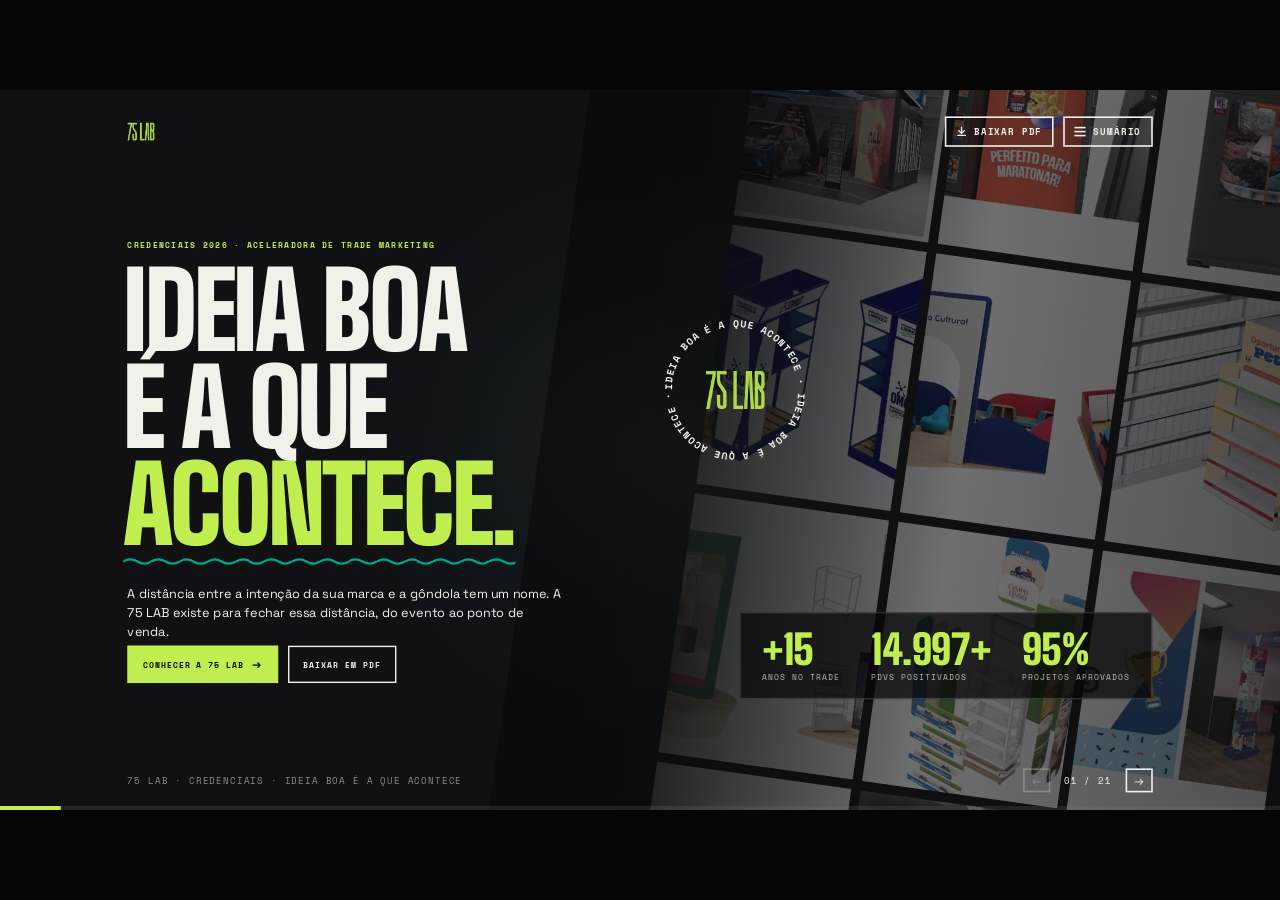
==== commit 4588cb5a: "Credenciais: telas de engenharia, projetos no ar, AR, rastreamento com QR, painel de gestão e Ariuno" ====
--- a/index.html
+++ b/index.html
@@ -3,7 +3,7 @@
 <head>
 <meta charset="utf-8">
 <meta name="viewport" content="width=device-width, initial-scale=1">
-<meta id="versaoDeck" content="20261029182047">
+<meta id="versaoDeck" content="20261029184208">
 <title>75 LAB · Credenciais</title>
 <meta name="description" content="Credenciais da 75 LAB, aceleradora de trade marketing: quem somos, o hub de soluções, o Método 75, números, clientes e cases.">
 <meta property="og:title" content="75 LAB · Credenciais">
@@ -13,7 +13,7 @@
 <link rel="preconnect" href="https://fonts.googleapis.com">
 <link rel="preconnect" href="https://fonts.gstatic.com" crossorigin>
 <link href="https://fonts.googleapis.com/css2?family=Big+Shoulders+Display:wght@700;900&family=Space+Grotesk:wght@400;500;600;700&family=Space+Mono:wght@400;700&display=swap" rel="stylesheet">
-<link rel="stylesheet" href="assets/deck.css?v=20261029182047">
+<link rel="stylesheet" href="assets/deck.css?v=20261029184208">
 <script>
 // o GitHub Pages guarda o HTML por 10 min: se já existe versão nova, recarrega com ela
 fetch('versao.txt?t='+Date.now(),{cache:'no-store'}).then(r=>r.ok?r.text():'').then(v=>{v=v.trim();if(v&&v!==document.getElementById('versaoDeck').content&&!location.search.includes('v='+v)){const u=new URL(location.href);u.searchParams.set('v',v);location.replace(u);}}).catch(()=>{});
@@ -270,6 +270,27 @@
   <p class="fecho anima d5">Não criamos nada antes de uma imersão: o processo elimina o achismo e garante soluções baseadas em dados e realidade de campo.</p>
 </section>
 
+<!-- ===================================================== engenharia -->
+<section id="engenharia" class="tela s-eng" data-tema="escuro" data-titulo="Engenharia de PDV" data-cap="(03) O que fazemos">
+  <span class="eyebrow anima"><b>(03)</b> Engenharia de PDV</span>
+  <h2 class="anima d1">Desenho que a gráfica corta. <span class="t-lime">Nada fantasioso.</span></h2>
+  <p class="lead anima d2">A imagem vende a ideia. A engenharia garante que a peça fica de pé na loja: medida real, encaixe que fecha e chapa bem aproveitada.</p>
+  <ol class="esteira-eng" data-seq>
+    <li class="anima amplia" data-amplia="assets/eng/sni-3d.webp" data-legenda="Render 3D · separador Snickers" data-cursor="Ampliar"><span class="n">01</span><figure><img src="assets/eng/sni-3d.webp" alt="Render 3D do separador de compras Snickers"></figure><b>Render 3D</b><p>A peça como o shopper vai ver, com a medida certa.</p></li>
+    <li class="anima amplia" data-amplia="assets/eng/sni-vistas-folha.webp" data-legenda="Vistas técnicas · separador Snickers" data-cursor="Ampliar"><span class="n">02</span><figure class="folha"><img src="assets/eng/sni-vistas-folha.webp" alt="Folha de vistas técnicas do display"></figure><b>Projeto executivo</b><p>Vistas, cortes e lista de materiais em DXF e PDF.</p></li>
+    <li class="anima amplia" data-amplia="assets/eng/pre-faca.webp" data-legenda="Faca 1:1 · display Président" data-cursor="Ampliar"><span class="n">03</span><figure class="folha"><img src="assets/eng/pre-faca.webp" alt="Faca planificada do display"></figure><b>Faca 1:1</b><p>Planificado com dobras, rasgos e folgas do material.</p></li>
+    <li class="anima amplia" data-amplia="assets/eng/pre-chapa-2440.webp" data-legenda="Aproveitamento de chapa 2440 × 1220 · display Président" data-cursor="Ampliar"><span class="n">04</span><figure class="folha"><img src="assets/eng/pre-chapa-2440.webp" alt="Estudo de aproveitamento de chapa"></figure><b>Aproveitamento</b><p><strong>9 displays</strong> por chapa 2440 × 1220 mm.</p></li>
+  </ol>
+  <span class="cta so-tela"><svg class="ic"><use href="#i-clique"/></svg>Clique para ampliar cada etapa</span>
+  <div class="regras-eng anima d4">
+    <div><svg class="ic p"><use href="#i-check"/></svg>Montagem por encaixe, sem cola nem fita</div>
+    <div><svg class="ic p"><use href="#i-check"/></svg>Uma fonte de medidas para desenho, arte e 3D</div>
+    <div><svg class="ic p"><use href="#i-check"/></svg>Material certo para geladeira, chão ou balcão</div>
+    <div><svg class="ic p"><use href="#i-check"/></svg>Abre no AutoCAD e no LibreCAD</div>
+  </div>
+  <p class="fonte">Projetos da 75 LAB: separador de compras Snickers (Mars) e display de fatiados Président (Lactalis).</p>
+</section>
+
 <!-- ===================================================== 09 custo -->
 <section id="custo" class="tela s-cus" data-tema="claro" data-titulo="Design to cost" data-cap="(03) O que fazemos">
   <span class="eyebrow anima"><b>(03)</b> Inteligência de produção</span>
@@ -355,6 +376,22 @@
   </template>
 </section>
 
+<!-- ===================================================== cases no ar -->
+<section id="no-ar" class="tela s-links" data-tema="claro2" data-titulo="Projetos no ar" data-cap="(04) Provas">
+  <span class="eyebrow anima"><b>(04)</b> Veja funcionando</span>
+  <h2 class="anima d1">Não é mockup. <span class="onda t-teal">Está no ar.</span></h2>
+  <p class="lead anima d2">Projetos da 75 LAB publicados na web. Abra no computador ou no celular.</p>
+  <span class="cta so-tela"><svg class="ic"><use href="#i-clique"/></svg>Clique para abrir cada projeto</span>
+  <div class="cartoes-l anima d3" data-seq>
+    <a href="https://projetos.75lab.com.br/ar/" target="_blank" rel="noopener" data-cursor="Abrir"><span class="nav-b"><i></i><i></i><i></i></span><img src="assets/links/ar.jpg" alt="Galeria de displays em realidade aumentada"><span class="tag">Realidade aumentada</span><b>Galeria de displays em AR</b><em>projetos.75lab.com.br/ar</em></a>
+    <a href="https://projetos.75lab.com.br/produtos/mars-displays-whiskas-pedigree/" target="_blank" rel="noopener" data-cursor="Abrir"><span class="nav-b"><i></i><i></i><i></i></span><img src="assets/links/mars-displays-whiskas-pedigree.jpg" alt="Página de produto dos displays Whiskas e Pedigree"><span class="tag">Página de produto com QR</span><b>Displays Whiskas e Pedigree</b><em>projetos.75lab.com.br/produtos</em></a>
+    <a href="https://projetos.75lab.com.br/rastreamento-75lab/" target="_blank" rel="noopener" data-cursor="Abrir"><span class="nav-b"><i></i><i></i><i></i></span><img src="assets/links/rastreamento-75lab.jpg" alt="Apresentação de rastreamento de PDV"><span class="tag">Rastreamento de PDV</span><b>QR na peça e tag ao vivo</b><em>projetos.75lab.com.br/rastreamento-75lab</em></a>
+    <a href="https://projetos.75lab.com.br/seara-gondola-ideal/" target="_blank" rel="noopener" data-cursor="Abrir"><span class="nav-b"><i></i><i></i><i></i></span><img src="assets/links/seara-gondola-ideal.jpg" alt="Jogo Monte sua gôndola ideal da Seara"><span class="tag">Convenção · jogo</span><b>Seara · Monte sua gôndola ideal</b><em>projetos.75lab.com.br/seara-gondola-ideal</em></a>
+    <a href="https://projetos.75lab.com.br/mixmais-dpa/" target="_blank" rel="noopener" data-cursor="Abrir"><span class="nav-b"><i></i><i></i><i></i></span><img src="assets/links/mixmais-dpa.jpg" alt="Atividade MIX mais DPA"><span class="tag">Convenção · ranking ao vivo</span><b>MIX+ DPA · Galbani e iogurtes</b><em>projetos.75lab.com.br/mixmais-dpa</em></a>
+    <a href="https://projetos.75lab.com.br/ftw-vitrine-ecommerce/" target="_blank" rel="noopener" data-cursor="Abrir"><span class="nav-b"><i></i><i></i><i></i></span><img src="assets/links/ftw-vitrine-ecommerce.jpg" alt="Vitrine virtual da FTW"><span class="tag">E-commerce · conteúdo rico</span><b>FTW · vitrine virtual</b><em>projetos.75lab.com.br/ftw-vitrine-ecommerce</em></a>
+  </div>
+</section>
+
 <!-- ===================================================== 13 depoimento -->
 <section id="depoimento" class="tela s-dep" data-tema="lime" data-titulo="Quem já viveu um projeto com a gente" data-cap="(04) Provas">
   <span class="eyebrow anima">Quem já viveu um cronograma com a gente · stand Alltak Decor</span>
@@ -381,41 +418,89 @@
   <p class="fonte">Vídeos de projetos da 75 LAB: Instagram @setecincolab e acervo de cases. Depoimentos publicados em 75lab.com.br.</p>
 </section>
 
-<!-- ===================================================== 14 tecnologia -->
-<section id="tecnologia" class="tela s-tec" data-tema="claro" data-titulo="Tecnologia própria" data-cap="(05) Como trabalhamos" data-estados=".abas-t button">
-  <span class="eyebrow anima"><b>(05)</b> O que entra junto</span>
-  <h2 class="anima d1">Tecnologia própria <span class="onda t-teal">em cada projeto.</span></h2>
-  <div class="abas-t anima d2">
-    <button class="on" data-a="0" data-cursor="Ver"><i>01</i><b>Ariuno</b><span>gestão do pedido à entrega</span></button>
-    <button data-a="1" data-cursor="Ver"><i>02</i><b>Realidade aumentada</b><span>a peça na loja antes de produzir</span></button>
-    <button data-a="2" data-cursor="Ver"><i>03</i><b>Rastreio de PDV</b><span>cada peça dá notícia de si</span></button>
-  </div>
-  <span class="cta so-tela"><svg class="ic"><use href="#i-clique"/></svg>Clique em cada tecnologia</span>
+<!-- ===================================================== AR -->
+<section id="ar" class="tela s-ar" data-tema="claro" data-titulo="Realidade aumentada" data-cap="(05) Tecnologia">
+  <span class="eyebrow anima"><b>(05)</b> Realidade aumentada</span>
+  <h2 class="anima d1">Todo 3D vira AR. <span class="onda t-teal">A peça na loja antes de existir.</span></h2>
+  <div class="ar-lado anima d2">
+    <p class="lead">O time comercial abre o link no celular e o display aparece em tamanho real, no chão da loja do cliente. A peça é aprovada vendo, não imaginando.</p>
+    <div class="conta-ar"><b class="num" data-conta="33">0</b><span>projetos publicados em realidade aumentada</span></div>
+    <a class="qr-ar" href="https://projetos.75lab.com.br/ar/" target="_blank" rel="noopener" data-cursor="Abrir"><img src="assets/qr/galeria-ar.png" alt="QR da galeria de realidade aumentada"><span><b>Aponte a câmera</b>e veja as peças na sua mesa</span></a>
+  </div>
+  <span class="cta so-tela"><svg class="ic"><use href="#i-clique"/></svg>Clique numa peça para abrir em AR</span>
+  <div class="vitrine-ar anima d3" data-seq>
+    <a href="https://projetos.75lab.com.br/ar/alltak-stand-revest-facil/" target="_blank" rel="noopener" data-cursor="Ver em AR"><img src="assets/ar/alltak.webp" alt=""><b>Stand Revest Fácil</b><span>Alltak</span></a>
+    <a href="https://projetos.75lab.com.br/ar/ngv-stand-conexao-farma/" target="_blank" rel="noopener" data-cursor="Ver em AR"><img src="assets/ar/ngv.webp" alt=""><b>Stand Conexão Farma</b><span>NGV Ecossistema</span></a>
+    <a href="https://projetos.75lab.com.br/ar/pokemon-brandwall-epic-liberdade/" target="_blank" rel="noopener" data-cursor="Ver em AR"><img src="assets/ar/pokemon.webp" alt=""><b>Brandwall</b><span>Pokémon</span></a>
+    <a href="https://projetos.75lab.com.br/ar/panasonic-modulo-lavanderia/" target="_blank" rel="noopener" data-cursor="Ver em AR"><img src="assets/ar/panasonic.webp" alt=""><b>Módulo de lavanderia</b><span>Panasonic</span></a>
+    <a href="https://projetos.75lab.com.br/ar/semp-split-hw/" target="_blank" rel="noopener" data-cursor="Ver em AR"><img src="assets/ar/semp.webp" alt=""><b>Ilha Split HW</b><span>SEMP</span></a>
+    <a href="https://projetos.75lab.com.br/ar/savencia-display-pp-polenguinho/" target="_blank" rel="noopener" data-cursor="Ver em AR"><img src="assets/ar/polenguinho.webp" alt=""><b>Display PP</b><span>Polenguinho · Savencia</span></a>
+    <a href="https://projetos.75lab.com.br/ar/lactalis-president-display-fatiados/" target="_blank" rel="noopener" data-cursor="Ver em AR"><img src="assets/ar/president.webp" alt=""><b>Display fatiados</b><span>Président · Lactalis</span></a>
+    <a href="https://projetos.75lab.com.br/ar/mars-snickers-display-balcao/" target="_blank" rel="noopener" data-cursor="Ver em AR"><img src="assets/ar/snickers.webp" alt=""><b>Display de balcão</b><span>Snickers · Mars</span></a>
+  </div>
+</section>
+
+<!-- ===================================================== rastreamento com QR -->
+<section id="qr" class="tela s-qr" data-tema="escuro" data-titulo="Rastreamento de PDV com QR code" data-cap="(05) Tecnologia">
+  <span class="eyebrow anima"><b>(05)</b> Rastreamento de PDV</span>
+  <h2 class="anima d1">Cada peça sai com um QR code. <span class="t-lime">E a loja passa a dar notícia.</span></h2>
+  <ol class="jornada" data-seq>
+    <li class="anima"><span class="n">01</span><div class="cel"><img src="assets/qrpdv/cel-capa.webp" alt="Página da peça aberta pelo QR"></div><b>Escaneia o QR</b><p>O promotor aponta a câmera para a etiqueta na embalagem.</p></li>
+    <li class="anima"><span class="n">02</span><div class="cel"><img src="assets/qrpdv/cel-montagem.webp" alt="Ficha da peça com medidas"></div><b>Abre a peça</b><p>Medidas, materiais, checklist e o display em AR.</p></li>
+    <li class="anima"><span class="n">03</span><div class="cel"><img src="assets/qrpdv/cel-video.webp" alt="Vídeo de montagem"></div><b>Monta certo</b><p>Vídeo de montagem passo a passo, no celular.</p></li>
+    <li class="anima"><span class="n">04</span><div class="cel"><img src="assets/qrpdv/cel-registro.webp" alt="Registro da instalação"></div><b>Registra</b><p>Nome, loja, GPS e foto da fachada, na hora.</p></li>
+  </ol>
+  <div class="tecnos anima d5">
+    <div><span class="tag">One Shot</span><b>QR na peça + GPS + foto</b><p>Prova de que cada peça chegou e foi montada, loja a loja.</p></div>
+    <div><span class="tag">On Timing</span><b>Tag ao vivo</b><p>Mostra onde a peça está do envio à loja, e quanto tempo fica de pé.</p></div>
+    <a class="botao cheio seta" href="https://projetos.75lab.com.br/rastreamento-75lab/" target="_blank" rel="noopener" data-cursor="Abrir">Conhecer o rastreamento</a>
+  </div>
+</section>
+
+<!-- ===================================================== painel de gestão -->
+<section id="painel" class="tela s-pain" data-tema="claro" data-titulo="Painel de gestão dos QR codes" data-cap="(05) Tecnologia" data-estados=".abas-p button">
+  <span class="eyebrow anima"><b>(05)</b> Painel de gestão</span>
+  <h2 class="anima d1">Os dados de cada QR, <span class="onda t-teal">ao vivo.</span></h2>
+  <div class="abas-p anima d2">
+    <button class="on" data-a="0" data-cursor="Ver"><b>Inteligência de PDV</b><span>lojas positivadas, peças, tempo e auditoria com foto</span></button>
+    <button data-a="1" data-cursor="Ver"><b>Cruzamentos</b><span>rede, promotor próprio ou compartilhado, dia e horário</span></button>
+    <button data-a="2" data-cursor="Ver"><b>Link do cliente</b><span>a marca acompanha a campanha sem login</span></button>
+    <button data-a="3" data-cursor="Ver"><b>Mapa e cobertura</b><span>onde a peça está, por rede, cidade e estado</span></button>
+  </div>
+  <span class="cta so-tela"><svg class="ic"><use href="#i-clique"/></svg>Clique em cada visão do painel</span>
+  <div class="tela-p anima dir d3">
+    <div class="nav-b"><i></i><i></i><i></i><span id="painelUrl">projetos.75lab.com.br/produtos/painel</span><em>● ao vivo</em></div>
+    <div class="quadro">
+      <img class="on" data-a="0" data-url="projetos.75lab.com.br/produtos/painel" src="assets/qrpdv/tela-painel.webp" alt="Painel de inteligência de PDV">
+      <img data-a="1" data-url="projetos.75lab.com.br/produtos/painel" src="assets/qrpdv/tela-painel-cruza.webp" alt="Cruzamentos do painel">
+      <img data-a="2" data-url="projetos.75lab.com.br/produtos/cliente" src="assets/qrpdv/tela-cliente.webp" alt="Link público do cliente">
+      <img data-a="3" data-url="projetos.75lab.com.br/produtos/cliente" src="assets/qrpdv/tela-cliente-mapa.webp" alt="Mapa e cobertura das lojas">
+    </div>
+  </div>
+  <p class="fonte">Telas do painel de instalações da 75 LAB com dados de exemplo (Marca Exemplo). Exporta para Excel.</p>
+</section>
+
+<!-- ===================================================== Ariuno -->
+<section id="ariuno" class="tela s-tec" data-tema="claro2" data-titulo="Gestão no Ariuno" data-cap="(05) Tecnologia">
+  <span class="eyebrow anima"><b>(05)</b> Gestão do projeto</span>
+  <h2 class="anima d1">Briefing, aprovação e versão <span class="onda t-teal">no mesmo lugar.</span></h2>
+  <div class="itens-a anima d2" data-seq>
+    <div><svg class="ic"><use href="#i-arquivo"/></svg><div><b>Cada pedido vira um card</b><span>com prazo, responsável e histórico de tudo o que mudou.</span></div></div>
+    <div><svg class="ic"><use href="#i-check"/></svg><div><b>Aprovação marcando na arte</b><span>você aponta o ajuste direto na imagem e aprova peça a peça.</span></div></div>
+    <div><svg class="ic"><use href="#i-relogio"/></svg><div><b>Tudo em tempo real</b><span>o que está com a 75 LAB, o que espera você e o que já foi aprovado.</span></div></div>
+  </div>
   <div class="vitrine-t anima dir d3">
-    <div class="painel-t on" data-a="0">
+    <div class="painel-t on">
       <div class="nav-b"><i></i><i></i><i></i><span>ariuno.com.br</span></div>
-      <img src="assets/ariuno/fee-aprovacao.webp" alt="Tela de aprovação de peça no Ariuno">
-      <div class="txt-t"><b>Briefing, aprovação e versão no mesmo lugar.</b><p>Cada pedido vira um card com prazo, responsável e histórico. Você aprova a arte marcando direto na imagem e acompanha tudo em tempo real.</p></div>
+      <img src="assets/ariuno/fee-aprovacao.webp" alt="Tela de aprovação de peças no Ariuno">
     </div>
-    <div class="painel-t" data-a="1">
-      <div class="ar-duo"><img src="assets/ar/polenguinho.webp" alt="Display Polenguinho em 3D"><a class="qr-ar" href="https://projetos.75lab.com.br/ar/savencia-display-m-polenguinho/" target="_blank" rel="noopener" data-cursor="Abrir"><img src="assets/qr/polenguinho.png" alt="QR para abrir o display em realidade aumentada"><b>Aponte o celular e veja o display na sua mesa</b></a></div>
-      <div class="txt-t"><b>Aprovação em tamanho real, antes da faca existir.</b><p>Todo 3D vira realidade aumentada: o time comercial mostra o display na loja do cliente e a peça é decidida vendo, não imaginando.</p></div>
-    </div>
-    <div class="painel-t" data-a="2">
-      <ol class="vida-t">
-        <li><svg class="ic"><use href="#i-caminhao"/></svg><b>Expedição</b><span>quantas saíram e para onde</span></li>
-        <li><svg class="ic"><use href="#i-pin"/></svg><b>Recebimento</b><span>a loja confirma quando chegou</span></li>
-        <li><svg class="ic"><use href="#i-camera"/></svg><b>Instalação</b><span>o promotor registra com foto</span></li>
-        <li><svg class="ic"><use href="#i-lupa"/></svg><b>Auditoria</b><span>quantas continuam de pé</span></li>
-      </ol>
-      <div class="txt-t"><b>Código único por peça, não QR de campanha.</b><p>A tiragem da próxima ação deixa de ser estimativa e vira cálculo, com evidência e data de cada instalação.</p></div>
-    </div>
-  </div>
+  </div>
+  <p class="fonte">Ariuno: plataforma de gestão criada pela 75 LAB, usada em todos os projetos.</p>
 </section>
 
 <!-- ===================================================== 15 como contratar -->
-<section id="projetos" class="tela s-proj" data-tema="escuro" data-titulo="Projeto, não fee" data-cap="(05) Como trabalhamos">
-  <span class="eyebrow anima"><b>(05)</b> Como trabalhamos com você</span>
+<section id="projetos" class="tela s-proj" data-tema="escuro" data-titulo="Projeto, não fee" data-cap="(06) Como trabalhamos">
+  <span class="eyebrow anima"><b>(06)</b> Como trabalhamos com você</span>
   <h2 class="anima d1">Projeto com começo, meio e entrega. <span class="t-lime">Não fee.</span></h2>
   <p class="lead anima d2">Escopo, prazo e preço fechados por projeto. Cada um termina em algo que fica com a sua marca e que o seu time opera sozinho depois.</p>
   <div class="escada anima d3" data-seq>
@@ -431,7 +516,7 @@
 </section>
 
 <!-- ===================================================== 16 fim -->
-<section id="contato" class="tela s-fim" data-tema="lime" data-titulo="Vamos fazer acontecer" data-cap="(05) Como trabalhamos">
+<section id="contato" class="tela s-fim" data-tema="lime" data-titulo="Vamos fazer acontecer" data-cap="(06) Como trabalhamos">
   <span class="eyebrow anima">Tem uma intenção comercial?</span>
   <h2 class="anima d1">Vamos fazer<br><span class="sub">acontecer.</span></h2>
   <p class="lead anima d2">Uma conversa de diagnóstico, sem compromisso, sobre o desafio da sua marca no canal. A gente traduz e materializa a solução certa.</p>
@@ -457,7 +542,7 @@
   </header>
   <footer id="rodape">
     <span class="assin">75 LAB · Credenciais · Ideia boa é a que acontece</span>
-    <div class="nav"><button id="ant" aria-label="Tela anterior" data-cursor="Voltar">←</button><span id="cont">01 / 16</span><button id="prox" aria-label="Próxima tela" data-cursor="Seguir">→</button></div>
+    <div class="nav"><button id="ant" aria-label="Tela anterior" data-cursor="Voltar">←</button><span id="cont">01 / 21</span><button id="prox" aria-label="Próxima tela" data-cursor="Seguir">→</button></div>
   </footer>
   <div id="prog"><i></i></div>
   <div id="wipe"><img src="assets/75lab-black.png" alt=""></div>
@@ -469,6 +554,6 @@
 <div id="cursor"></div><div id="anel"><span id="anelTxt"></span></div>
 <div id="gire"><img src="assets/75lab-lime.png" alt="75 LAB"><div class="tel"></div><h3>Gire o celular</h3><p>A apresentação foi desenhada na horizontal. Deitado, o celular mostra a tela inteira.</p><button class="botao mini" id="verAssim">Ver assim mesmo</button><a class="botao mini" href="Credenciais-75LAB.pdf" download="Credenciais 75 LAB.pdf">Baixar PDF</a></div>
 
-<script src="assets/deck.js?v=20261029182047"></script>
+<script src="assets/deck.js?v=20261029184208"></script>
 </body>
 </html>
--- a/assets/deck.css
+++ b/assets/deck.css
@@ -649,9 +649,8 @@
 .s-met .caminho path{fill:none;stroke:var(--linha-e);stroke-width:3;stroke-dasharray:4 10}
 .s-met .viajante{fill:var(--lime)}
 .s-met .estacoes{list-style:none;position:absolute;left:72px;top:0;width:1456px;height:900px}
-.s-met .estacoes li{position:absolute;width:200px;padding:16px 16px 18px;background:var(--ink-3);border-top:5px solid var(--teal-2);transform:translateY(-50%)}
-.s-met .estacoes li.anima{transform:translateY(calc(-50% + 26px))}
-.tela.ativa.s-met .estacoes li.anima{transform:translateY(-50%);transition-delay:calc(.3s + var(--i) * .14s)}
+.s-met .estacoes li{position:absolute;width:200px;padding:16px 16px 18px;background:var(--ink-3);border-top:5px solid var(--teal-2)}
+.tela.ativa.s-met .estacoes li.anima{transition-delay:calc(.3s + var(--i) * .14s)}
 .s-met .estacoes li.fim{background:var(--lime);color:var(--ink);border-color:var(--ink)}
 .s-met .estacoes i{font-style:normal;font-family:var(--mono);font-size:11px;font-weight:700;color:var(--lime)}
 .s-met .estacoes li.fim i{color:var(--ink)}
@@ -749,9 +748,12 @@
 .s-gon .mais{position:absolute;right:72px;top:254px}
 
 /* ---------- 13 depoimento (quem-somos.css .s-dep) ---------- */
-.s-dep .fila{grid-template-columns:repeat(5,1fr)}
+.s-dep .fila{grid-template-columns:repeat(5,minmax(0,1fr))}
 .s-dep .videos{width:860px}
-.s-dep .videos .cta{position:static;margin-bottom:10px}
+.s-dep .videos>.eyebrow{display:inline-block;margin:0 14px 10px 0;vertical-align:middle}
+.s-dep .videos .cta{position:static;vertical-align:middle;margin-bottom:10px}
+.s-dep .vid{min-width:0}
+.s-dep .vid b{display:block;white-space:nowrap;overflow:hidden;text-overflow:ellipsis}
 .s-dep .outro{position:absolute;left:72px;top:760px;width:860px;display:flex;align-items:baseline;gap:16px;padding-top:12px;border-top:3px solid var(--ink)}
 .s-dep .outro q{font-family:var(--titulo);font-weight:900;font-size:26px;text-transform:uppercase;line-height:1.05}
 .s-dep .outro span{flex:none;font-family:var(--mono);font-size:11px;font-weight:700;letter-spacing:.12em;text-transform:uppercase}
@@ -828,3 +830,113 @@
 /* PDF: chamadas de clique saem; o que gira fica parado */
 .pdf .s-capa .col{animation:none!important}
 .pdf .s-met .viajante{display:none}
+
+/* ---------- engenharia ---------- */
+.s-eng{background-color:var(--ink-2);background-image:linear-gradient(rgba(6,198,174,.07) 1px,transparent 1px),linear-gradient(90deg,rgba(6,198,174,.07) 1px,transparent 1px);background-size:40px 40px}
+.s-eng .eyebrow{position:absolute;left:72px;top:118px}
+.s-eng h2{position:absolute;left:72px;top:146px;font-size:68px;width:1400px}
+.s-eng .lead{position:absolute;left:72px;top:236px;width:820px;font-size:17px;opacity:.85}
+.s-eng .esteira-eng{list-style:none;position:absolute;left:72px;right:72px;top:316px;display:grid;grid-template-columns:repeat(4,1fr);gap:22px}
+.s-eng .esteira-eng li{position:relative;background:var(--ink);border:2px solid var(--linha-e);padding:14px 14px 16px;transition:transform .2s,border-color .2s}
+.s-eng .esteira-eng li:hover{transform:translateY(-4px);border-color:var(--lime)}
+.s-eng .esteira-eng li:not(:last-child)::after{content:'→';position:absolute;right:-19px;top:120px;font-size:20px;color:var(--lime);z-index:2}
+.s-eng .esteira-eng .n{position:absolute;left:14px;top:14px;z-index:2;font-family:var(--mono);font-size:11px;font-weight:700;background:var(--lime);color:var(--ink);padding:3px 7px}
+.s-eng figure{height:250px;margin:0 0 12px;background:#fff;display:grid;place-items:center;overflow:hidden}
+.s-eng figure img{width:100%;height:100%;object-fit:contain;display:block}
+.s-eng figure.folha{padding:8px}
+.s-eng .esteira-eng b{display:block;font-family:var(--titulo);font-weight:900;font-size:26px;text-transform:uppercase;line-height:1}
+.s-eng .esteira-eng p{font-size:14.5px;line-height:1.42;opacity:.8;margin-top:6px}
+.s-eng .esteira-eng p strong{color:var(--lime)}
+.s-eng .cta{left:72px;top:690px}
+.s-eng .regras-eng{position:absolute;left:72px;right:72px;top:738px;display:grid;grid-template-columns:repeat(4,1fr);gap:22px}
+.s-eng .regras-eng div{display:flex;gap:10px;align-items:flex-start;font-size:15px;line-height:1.35;padding-top:10px;border-top:2px solid var(--linha-e)}
+.s-eng .regras-eng .ic{color:var(--lime)}
+
+/* ---------- projetos no ar ---------- */
+.s-links .eyebrow{position:absolute;left:72px;top:118px}
+.s-links h2{position:absolute;left:72px;top:146px;font-size:72px}
+.s-links .lead{position:absolute;left:72px;top:236px;width:700px;font-size:17px}
+.s-links .cta{right:72px;top:236px}
+.s-links .cartoes-l{position:absolute;left:72px;right:72px;top:296px;display:grid;grid-template-columns:repeat(3,1fr);gap:18px}
+.s-links .cartoes-l a{position:relative;display:flex;flex-direction:column;background:#fff;border:2px solid var(--linha-c);text-decoration:none;color:var(--ink);transition:transform .2s,box-shadow .2s}
+.s-links .cartoes-l a:hover{transform:translate(-3px,-3px);box-shadow:6px 6px 0 var(--ink)}
+.s-links .nav-b{height:22px;display:flex;align-items:center;gap:5px;padding:0 10px;background:var(--ink)}
+.s-links .nav-b i{width:7px;height:7px;border-radius:50%;background:var(--ink-4)}
+.s-links .cartoes-l img{width:100%;height:150px;object-fit:cover;object-position:top;display:block}
+.s-links .tag{position:absolute;left:10px;top:34px;font-family:var(--mono);font-size:10px;font-weight:700;letter-spacing:.1em;text-transform:uppercase;background:var(--lime);color:var(--ink);padding:4px 8px}
+.s-links .cartoes-l b{font-family:var(--titulo);font-weight:900;font-size:23px;text-transform:uppercase;line-height:1.05;padding:12px 14px 2px}
+.s-links .cartoes-l em{font-style:normal;font-family:var(--mono);font-size:11px;color:var(--teal);padding:0 14px 12px}
+.s-links .cartoes-l em::after{content:' ↗';font-family:var(--corpo)}
+
+/* ---------- realidade aumentada ---------- */
+.s-ar .eyebrow{position:absolute;left:72px;top:118px}
+.s-ar h2{position:absolute;left:72px;top:146px;font-size:62px;width:1400px}
+.s-ar .ar-lado{position:absolute;left:72px;top:260px;width:390px;display:flex;flex-direction:column;gap:22px}
+.s-ar .ar-lado .lead{font-size:16.5px}
+.s-ar .conta-ar .num{display:block;font-size:110px;line-height:.86;color:var(--teal)}
+.s-ar .conta-ar span{font-family:var(--mono);font-size:11px;font-weight:700;letter-spacing:.12em;text-transform:uppercase}
+.s-ar .qr-ar{display:flex;gap:16px;align-items:center;background:var(--ink);color:var(--paper);padding:14px;text-decoration:none;transition:transform .2s}
+.s-ar .qr-ar:hover{transform:translate(-3px,-3px)}
+.s-ar .qr-ar img{width:110px;height:110px;display:block}
+.s-ar .qr-ar span{font-size:14px;line-height:1.4}
+.s-ar .qr-ar b{display:block;font-family:var(--titulo);font-weight:900;font-size:24px;text-transform:uppercase;color:var(--lime)}
+.s-ar .cta{left:500px;top:262px}
+.s-ar .vitrine-ar{position:absolute;left:500px;right:72px;top:304px;display:grid;grid-template-columns:repeat(4,1fr);gap:14px}
+.s-ar .vitrine-ar a{position:relative;display:flex;flex-direction:column;background:linear-gradient(#fff,var(--paper-2));border:2px solid var(--linha-c);text-decoration:none;color:var(--ink);padding:10px 12px 12px;transition:transform .2s,box-shadow .2s}
+.s-ar .vitrine-ar a:hover{transform:translate(-3px,-3px);box-shadow:5px 5px 0 var(--teal)}
+.s-ar .vitrine-ar a::before{content:'AR';position:absolute;right:8px;top:8px;font-family:var(--mono);font-size:10px;font-weight:700;background:var(--teal);color:#fff;padding:3px 6px}
+.s-ar .vitrine-ar img{width:100%;height:170px;object-fit:contain;display:block;filter:drop-shadow(0 10px 10px rgba(5,5,5,.18))}
+.s-ar .vitrine-ar b{font-family:var(--titulo);font-weight:900;font-size:19px;text-transform:uppercase;line-height:1.05;margin-top:6px}
+.s-ar .vitrine-ar span{font-family:var(--mono);font-size:10.5px;letter-spacing:.06em;text-transform:uppercase;opacity:.7}
+
+/* ---------- rastreamento com QR ---------- */
+.s-qr .eyebrow{position:absolute;left:72px;top:118px}
+.s-qr h2{position:absolute;left:72px;top:146px;font-size:62px;width:1100px}
+.s-qr .jornada{list-style:none;position:absolute;left:72px;top:318px;width:1000px;display:grid;grid-template-columns:repeat(4,1fr);gap:26px}
+.s-qr .jornada li{position:relative}
+.s-qr .jornada li:not(:last-child)::after{content:'';position:absolute;left:calc(100% - 6px);top:140px;width:38px;height:3px;background:repeating-linear-gradient(90deg,var(--lime) 0 6px,transparent 6px 10px)}
+.s-qr .jornada .n{position:absolute;left:-8px;top:-8px;z-index:2;font-family:var(--mono);font-size:11px;font-weight:700;background:var(--lime);color:var(--ink);padding:4px 8px}
+.s-qr .cel{width:100%;height:300px;background:#000;border-radius:26px;padding:8px;box-shadow:0 0 0 2px var(--ink-4)}
+.s-qr .cel img{width:100%;height:100%;object-fit:cover;object-position:top;border-radius:19px;display:block}
+.s-qr .jornada b{display:block;font-family:var(--titulo);font-weight:900;font-size:26px;text-transform:uppercase;margin:14px 0 4px}
+.s-qr .jornada p{font-size:14.5px;line-height:1.42;opacity:.8}
+.s-qr .tecnos{position:absolute;left:1120px;right:72px;top:318px;display:flex;flex-direction:column;gap:14px}
+.s-qr .tecnos div{background:var(--ink-3);padding:18px 20px;border-left:6px solid var(--lime)}
+.s-qr .tecnos div:nth-child(2){border-color:var(--teal-2)}
+.s-qr .tecnos .tag{font-family:var(--mono);font-size:11px;font-weight:700;letter-spacing:.12em;text-transform:uppercase;color:var(--lime)}
+.s-qr .tecnos div:nth-child(2) .tag{color:var(--teal-2)}
+.s-qr .tecnos b{display:block;font-family:var(--titulo);font-weight:900;font-size:28px;text-transform:uppercase;line-height:1.04;margin:4px 0 6px}
+.s-qr .tecnos p{font-size:14.5px;line-height:1.45;opacity:.85}
+.s-qr .tecnos .botao{align-self:flex-start;margin-top:6px}
+
+/* ---------- painel de gestão ---------- */
+.s-pain .eyebrow{position:absolute;left:72px;top:118px}
+.s-pain h2{position:absolute;left:72px;top:146px;font-size:68px;width:520px}
+.s-pain .abas-p{position:absolute;left:72px;top:330px;width:420px;display:flex;flex-direction:column;gap:10px}
+.s-pain .abas-p button{position:relative;text-align:left;padding:14px 18px;background:#fff;border:2px solid var(--linha-c);overflow:hidden;transition:background .2s,color .2s,transform .2s}
+.s-pain .abas-p button:hover{transform:translateX(4px)}
+.s-pain .abas-p button b{display:block;font-family:var(--titulo);font-weight:900;font-size:26px;text-transform:uppercase;line-height:1}
+.s-pain .abas-p button span{display:block;font-size:13.5px;line-height:1.35;opacity:.75;margin-top:4px}
+.s-pain .abas-p button.on{background:var(--ink);color:var(--paper);border-color:var(--ink)}
+.s-pain .abas-p button.on b{color:var(--lime)}
+.s-pain .cta{left:72px;top:740px}
+.s-pain .tela-p{position:absolute;left:530px;right:72px;top:118px;height:680px;background:var(--ink);padding:0 0 10px;box-shadow:14px 14px 0 var(--teal)}
+.s-pain .tela-p .nav-b{height:36px;display:flex;align-items:center;gap:7px;padding:0 14px;background:var(--ink-3);color:var(--paper)}
+.s-pain .tela-p .nav-b i{width:10px;height:10px;border-radius:50%;background:var(--ink-4)}
+.s-pain .tela-p .nav-b span{margin-left:12px;font-family:var(--mono);font-size:11px;opacity:.65}
+.s-pain .tela-p .nav-b em{margin-left:auto;font-style:normal;font-family:var(--mono);font-size:10.5px;font-weight:700;letter-spacing:.12em;text-transform:uppercase;color:var(--lime)}
+.s-pain .quadro{position:relative;height:634px;margin:0 10px;overflow:hidden;background:#fff}
+.s-pain .quadro img{position:absolute;inset:0;width:100%;height:100%;object-fit:cover;object-position:top;display:block;opacity:0;transition:opacity .4s}
+.s-pain .quadro img.on{opacity:1}
+
+/* ---------- Ariuno (antiga tela de tecnologia) ---------- */
+.s-tec h2{width:660px}
+.s-tec .itens-a{position:absolute;left:72px;top:380px;width:560px;display:flex;flex-direction:column;gap:14px}
+.s-tec .itens-a>div{display:flex;gap:16px;align-items:flex-start;background:#fff;padding:16px 18px;border-left:6px solid var(--teal)}
+.s-tec .itens-a .ic{color:var(--teal)}
+.s-tec .itens-a b{display:block;font-family:var(--titulo);font-weight:900;font-size:24px;text-transform:uppercase;line-height:1.05}
+.s-tec .itens-a span{display:block;font-size:15px;line-height:1.45;margin-top:3px}
+.s-tec .vitrine-t{height:640px}
+.s-tec .vitrine-t .painel-t>img{height:602px}
+.s-tec h2{width:540px;font-size:58px}
+.s-tec .itens-a{top:410px}
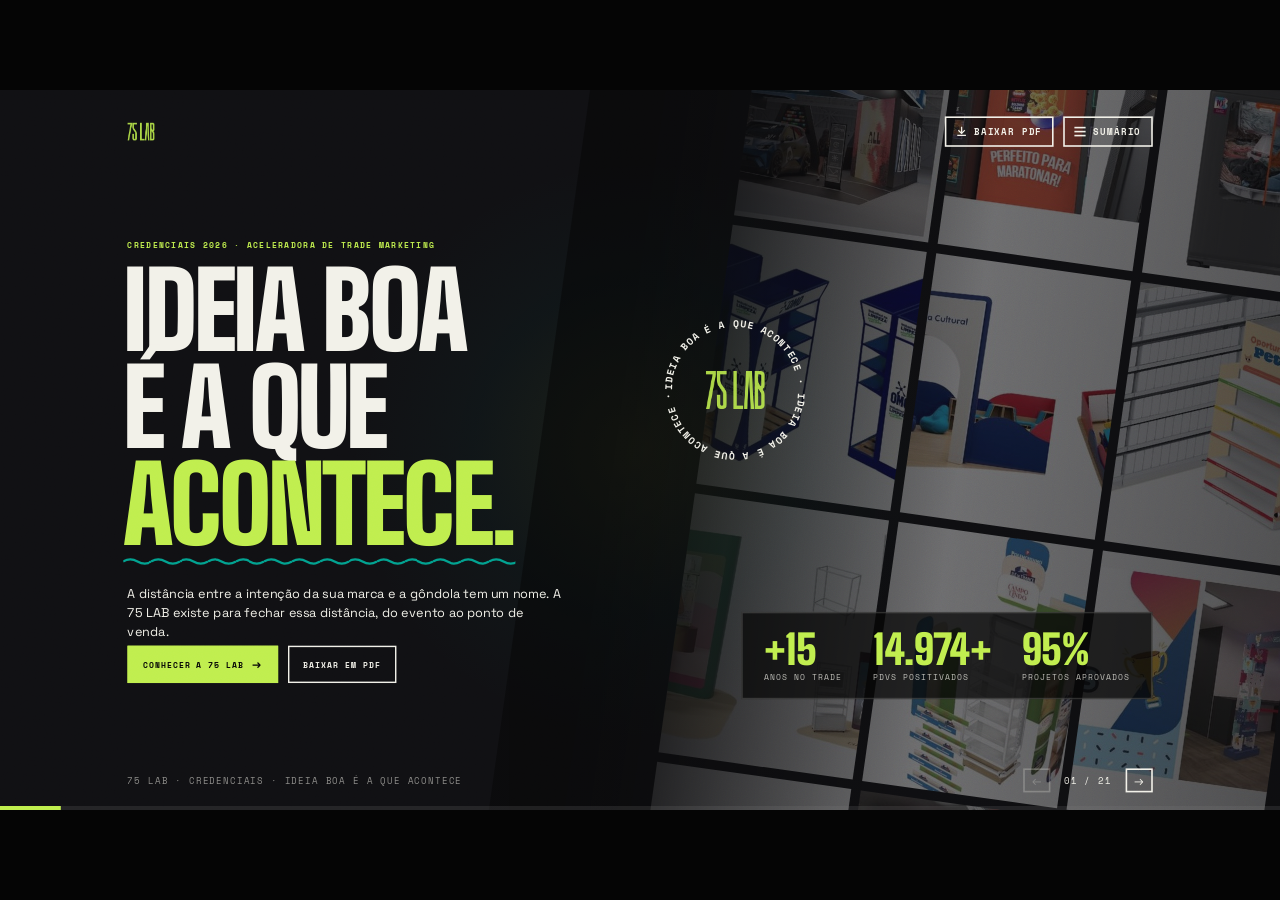
==== commit 979e96de: "Hub de soluções sem Promotoria (7 frentes + e muito mais) Co-Authored-By: Claude Opus 5.5 <noreply@a" ====
--- a/index.html
+++ b/index.html
@@ -3,7 +3,7 @@
 <head>
 <meta charset="utf-8">
 <meta name="viewport" content="width=device-width, initial-scale=1">
-<meta id="versaoDeck" content="20261029184208">
+<meta id="versaoDeck" content="20261029185153">
 <title>75 LAB · Credenciais</title>
 <meta name="description" content="Credenciais da 75 LAB, aceleradora de trade marketing: quem somos, o hub de soluções, o Método 75, números, clientes e cases.">
 <meta property="og:title" content="75 LAB · Credenciais">
@@ -13,7 +13,7 @@
 <link rel="preconnect" href="https://fonts.googleapis.com">
 <link rel="preconnect" href="https://fonts.gstatic.com" crossorigin>
 <link href="https://fonts.googleapis.com/css2?family=Big+Shoulders+Display:wght@700;900&family=Space+Grotesk:wght@400;500;600;700&family=Space+Mono:wght@400;700&display=swap" rel="stylesheet">
-<link rel="stylesheet" href="assets/deck.css?v=20261029184208">
+<link rel="stylesheet" href="assets/deck.css?v=20261029185153">
 <script>
 // o GitHub Pages guarda o HTML por 10 min: se já existe versão nova, recarrega com ela
 fetch('versao.txt?t='+Date.now(),{cache:'no-store'}).then(r=>r.ok?r.text():'').then(v=>{v=v.trim();if(v&&v!==document.getElementById('versaoDeck').content&&!location.search.includes('v='+v)){const u=new URL(location.href);u.searchParams.set('v',v);location.replace(u);}}).catch(()=>{});
@@ -101,7 +101,7 @@
   <h2 class="anima d1">Uma aceleradora de trade <span class="onda t-teal">que pluga a solução certa.</span></h2>
   <div class="quatro anima d2">
     <div class="bl"><span class="n">01 · Quem somos</span><b>Os dois lados do balcão</b><p>Sócios vindos da indústria e do varejo. Falamos ROI, margem, sell-out e positivação, porque já estivemos dos dois lados da mesa.</p></div>
-    <div class="bl"><span class="n">02 · O que fazemos</span><b>Hub de soluções</b><strong>8</strong><em>frentes plugáveis</em><p>Do evento à gôndola: stand, PDV, promoção, incentivo, retail media, promotoria e digital.</p></div>
+    <div class="bl"><span class="n">02 · O que fazemos</span><b>Hub de soluções</b><strong>7</strong><em>frentes plugáveis</em><p>Do evento à gôndola: stand, PDV, ativação, promoção, incentivo, retail media e digital.</p></div>
     <div class="bl"><span class="n">03 · Como entregamos</span><b>Método 75 + rede</b><p>Seis passos da imersão à execução, com a rede 75 Partners e governança de ponta a ponta, sem markup oculto.</p></div>
     <div class="bl"><span class="n">04 · A prova</span><b>Na gôndola</b><strong>84</strong><em>cases publicados</em><p>Mais de 15 mil PDVs positivados e 95% dos projetos aprovados.</p></div>
   </div>
@@ -208,13 +208,13 @@
       <button data-s="4" data-cursor="Plugar"><svg class="ic"><use href="#i-tag"/></svg><b>Promoção</b></button>
       <button data-s="5" data-cursor="Plugar"><svg class="ic"><use href="#i-presente"/></svg><b>Incentivo</b></button>
       <button data-s="6" data-cursor="Plugar"><svg class="ic"><use href="#i-tela"/></svg><b>Retail media e digital</b></button>
-      <button data-s="7" data-cursor="Plugar"><svg class="ic"><use href="#i-boneco"/></svg><b>Promotoria</b></button>
+      <div class="mais-t"><b>+ e muito mais</b><span>plugamos o especialista certo para cada desafio</span></div>
     </div>
   </div>
   <span class="cta so-tela"><svg class="ic"><use href="#i-clique"/></svg>Clique em cada solução para plugar</span>
   <div class="plugado anima dir d3">
     <figure id="hubFoto"><img src="assets/cases/c/g20.jpg" alt=""></figure>
-    <div class="info"><span class="eyebrow" id="hubN">Plugado · 01 de 08</span><h3 id="hubT">Material de PDV</h3><p id="hubP"></p><span class="ex" id="hubEx"></span></div>
+    <div class="info"><span class="eyebrow" id="hubN">Plugado · 01 de 07</span><h3 id="hubT">Material de PDV</h3><p id="hubP"></p><span class="ex" id="hubEx"></span></div>
   </div>
   <template id="hubDados">
     <i data-t="Material de PDV" data-f="assets/cases/c/g20.jpg" data-ex="Unilever · display cash">Enxoval, display, ponta de gôndola e embalagem promocional. Material certo, no prazo, desenhado para ser produzido sem retrabalho.</i>
@@ -224,7 +224,6 @@
     <i data-t="Promoção" data-f="assets/cases/c/g70.jpg" data-ex="LG · promoção cashback">Mecânicas que geram giro e conversão, com a peça de loja que explica a promoção em três segundos.</i>
     <i data-t="Incentivo" data-f="assets/cases/c/g69.jpg" data-ex="Whirlpool · Top Trade">Programas de incentivo e loyalty para equipe, canal e força de vendas, com regra clara e brinde que dá vontade.</i>
     <i data-t="Retail media e digital" data-f="assets/cases/c/g80.jpg" data-ex="Whirlpool · loja perfeita online">A marca nos canais de mídia do varejo, vitrine virtual, CRM e plataforma de treinamento.</i>
-    <i data-t="Promotoria" data-f="assets/cases/c/g45.jpg" data-ex="Grupo Pereira · ponto de experiência">Time de campo executando na ponta, com checklist, foto e auditoria do que foi instalado.</i>
   </template>
 </section>
 
@@ -554,6 +553,6 @@
 <div id="cursor"></div><div id="anel"><span id="anelTxt"></span></div>
 <div id="gire"><img src="assets/75lab-lime.png" alt="75 LAB"><div class="tel"></div><h3>Gire o celular</h3><p>A apresentação foi desenhada na horizontal. Deitado, o celular mostra a tela inteira.</p><button class="botao mini" id="verAssim">Ver assim mesmo</button><a class="botao mini" href="Credenciais-75LAB.pdf" download="Credenciais 75 LAB.pdf">Baixar PDF</a></div>
 
-<script src="assets/deck.js?v=20261029184208"></script>
+<script src="assets/deck.js?v=20261029185153"></script>
 </body>
 </html>
--- a/assets/deck.css
+++ b/assets/deck.css
@@ -940,3 +940,6 @@
 .s-tec .vitrine-t .painel-t>img{height:602px}
 .s-tec h2{width:540px;font-size:58px}
 .s-tec .itens-a{top:410px}
+.s-hub .mais-t{height:150px;padding:16px 12px 14px;border:2px dashed var(--linha-e);display:flex;flex-direction:column;justify-content:flex-end;gap:6px}
+.s-hub .mais-t b{font-family:var(--titulo);font-weight:900;font-size:21px;line-height:1.04;text-transform:uppercase;color:var(--lime)}
+.s-hub .mais-t span{font-size:12.5px;line-height:1.35;opacity:.7}
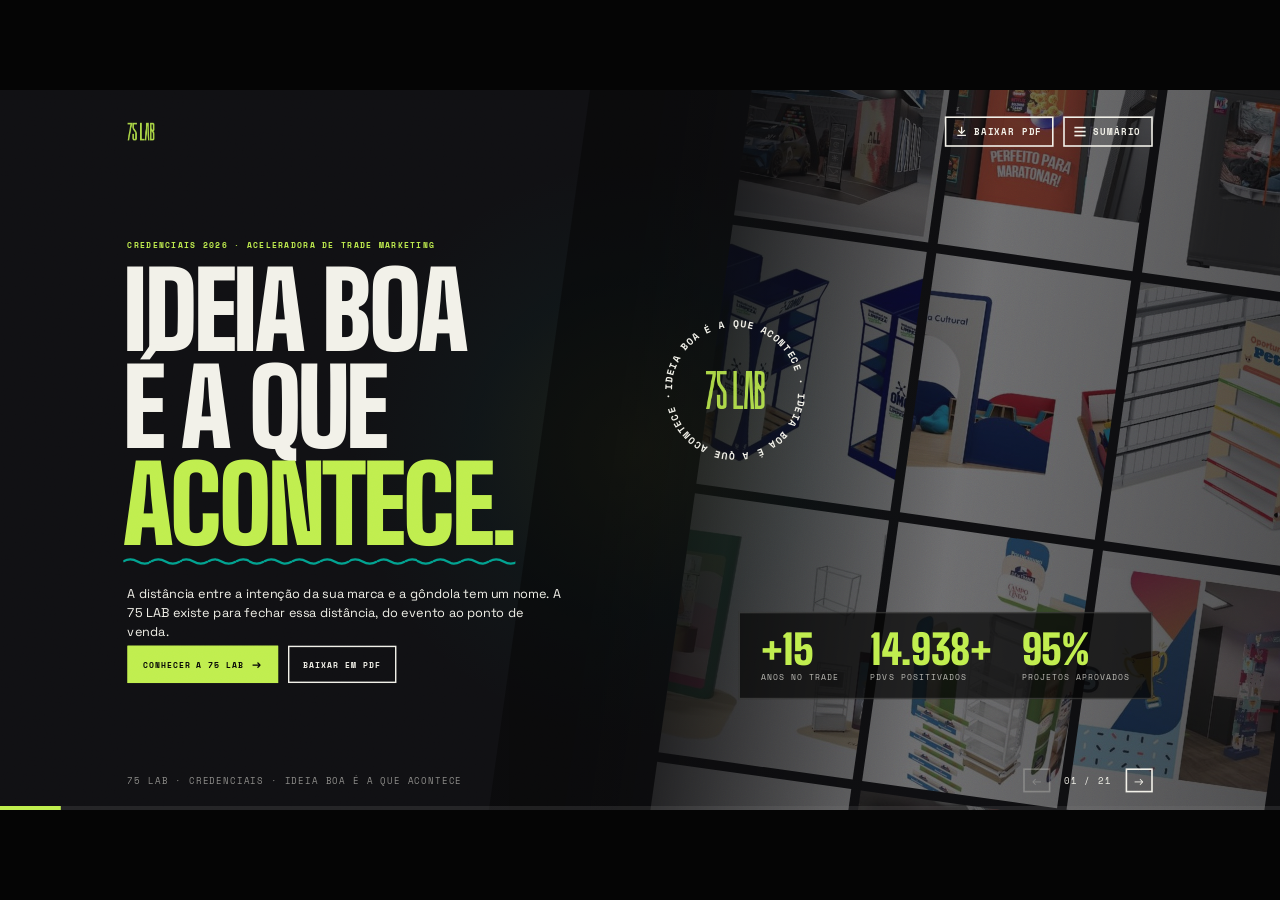
==== commit 762fe223: "Rede 75 Partners sem Promotoria (7 especialidades redistribuídas) Co-Authored-By: Claude Opus 5.5 <n" ====
--- a/index.html
+++ b/index.html
@@ -3,7 +3,7 @@
 <head>
 <meta charset="utf-8">
 <meta name="viewport" content="width=device-width, initial-scale=1">
-<meta id="versaoDeck" content="20261029185153">
+<meta id="versaoDeck" content="20261029185826">
 <title>75 LAB · Credenciais</title>
 <meta name="description" content="Credenciais da 75 LAB, aceleradora de trade marketing: quem somos, o hub de soluções, o Método 75, números, clientes e cases.">
 <meta property="og:title" content="75 LAB · Credenciais">
@@ -13,7 +13,7 @@
 <link rel="preconnect" href="https://fonts.googleapis.com">
 <link rel="preconnect" href="https://fonts.gstatic.com" crossorigin>
 <link href="https://fonts.googleapis.com/css2?family=Big+Shoulders+Display:wght@700;900&family=Space+Grotesk:wght@400;500;600;700&family=Space+Mono:wght@400;700&display=swap" rel="stylesheet">
-<link rel="stylesheet" href="assets/deck.css?v=20261029185153">
+<link rel="stylesheet" href="assets/deck.css?v=20261029185826">
 <script>
 // o GitHub Pages guarda o HTML por 10 min: se já existe versão nova, recarrega com ela
 fetch('versao.txt?t='+Date.now(),{cache:'no-store'}).then(r=>r.ok?r.text():'').then(v=>{v=v.trim();if(v&&v!==document.getElementById('versaoDeck').content&&!location.search.includes('v='+v)){const u=new URL(location.href);u.searchParams.set('v',v);location.replace(u);}}).catch(()=>{});
@@ -232,18 +232,15 @@
   <span class="eyebrow anima"><b>(03)</b> Hub de especialistas · 75 Partners</span>
   <h2 class="anima d1">O cliente não compra uma entrega. <span class="onda t-teal">Acessa uma rede.</span></h2>
   <div class="grafo anima zoom d2" aria-hidden="true">
-    <svg viewBox="0 0 760 640"><g class="fios">
-      <path d="M380 320L380 70"/><path d="M380 320L600 140"/><path d="M380 320L690 330"/><path d="M380 320L600 520"/><path d="M380 320L380 590"/><path d="M380 320L160 520"/><path d="M380 320L70 330"/><path d="M380 320L160 140"/>
-    </g></svg>
+    <svg viewBox="0 0 760 640"><g class="fios"><path d="M380 320L380 55"/><path d="M380 320L615 155"/><path d="M380 320L672 379"/><path d="M380 320L510 559"/><path d="M380 320L250 559"/><path d="M380 320L88 379"/><path d="M380 320L145 155"/></g></svg>
     <div class="centro"><b class="num">+<span data-conta="75">0</span></b><span>fornecedores homologados</span></div>
-    <span class="no" style="left:380px;top:70px">Gráfica</span>
-    <span class="no" style="left:600px;top:140px">Marcenaria</span>
-    <span class="no" style="left:690px;top:330px">Metalurgia</span>
-    <span class="no" style="left:600px;top:520px">Cenografia</span>
-    <span class="no" style="left:380px;top:590px">Brindes</span>
-    <span class="no" style="left:160px;top:520px">Promotoria</span>
-    <span class="no" style="left:70px;top:330px">Logística</span>
-    <span class="no" style="left:160px;top:140px">3D e AR</span>
+    <span class="no" style="left:380px;top:55px">Gráfica</span>
+    <span class="no" style="left:615px;top:155px">Marcenaria</span>
+    <span class="no" style="left:672px;top:379px">Metalurgia</span>
+    <span class="no" style="left:510px;top:559px">Cenografia</span>
+    <span class="no" style="left:250px;top:559px">Brindes</span>
+    <span class="no" style="left:88px;top:379px">Logística</span>
+    <span class="no" style="left:145px;top:155px">3D e AR</span>
   </div>
   <ol class="regras anima d3" data-seq>
     <li><svg class="ic"><use href="#i-rede"/></svg><div><b>Se já está no ecossistema, conectamos.</b><span>Fornecedor homologado por vocês entra na rede, sem atrito.</span></div></li>
@@ -553,6 +550,6 @@
 <div id="cursor"></div><div id="anel"><span id="anelTxt"></span></div>
 <div id="gire"><img src="assets/75lab-lime.png" alt="75 LAB"><div class="tel"></div><h3>Gire o celular</h3><p>A apresentação foi desenhada na horizontal. Deitado, o celular mostra a tela inteira.</p><button class="botao mini" id="verAssim">Ver assim mesmo</button><a class="botao mini" href="Credenciais-75LAB.pdf" download="Credenciais 75 LAB.pdf">Baixar PDF</a></div>
 
-<script src="assets/deck.js?v=20261029185153"></script>
+<script src="assets/deck.js?v=20261029185826"></script>
 </body>
 </html>
